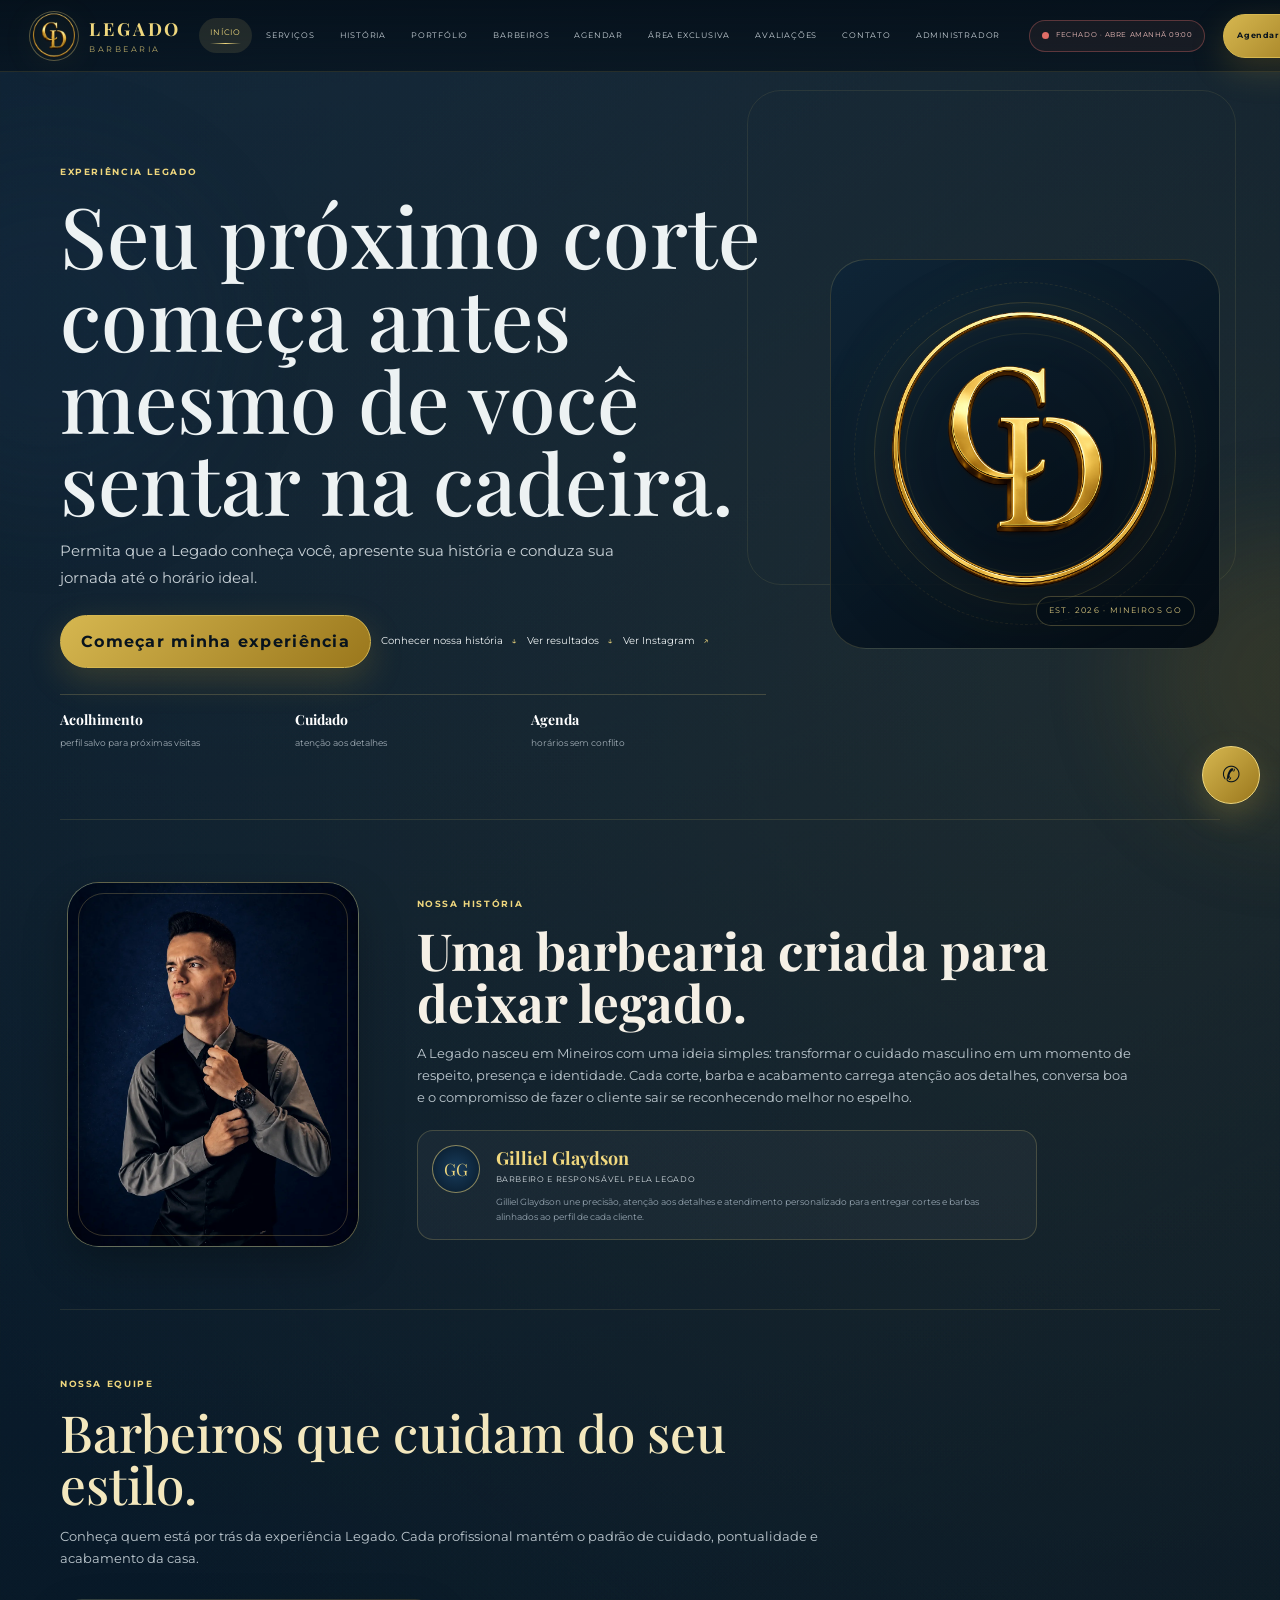
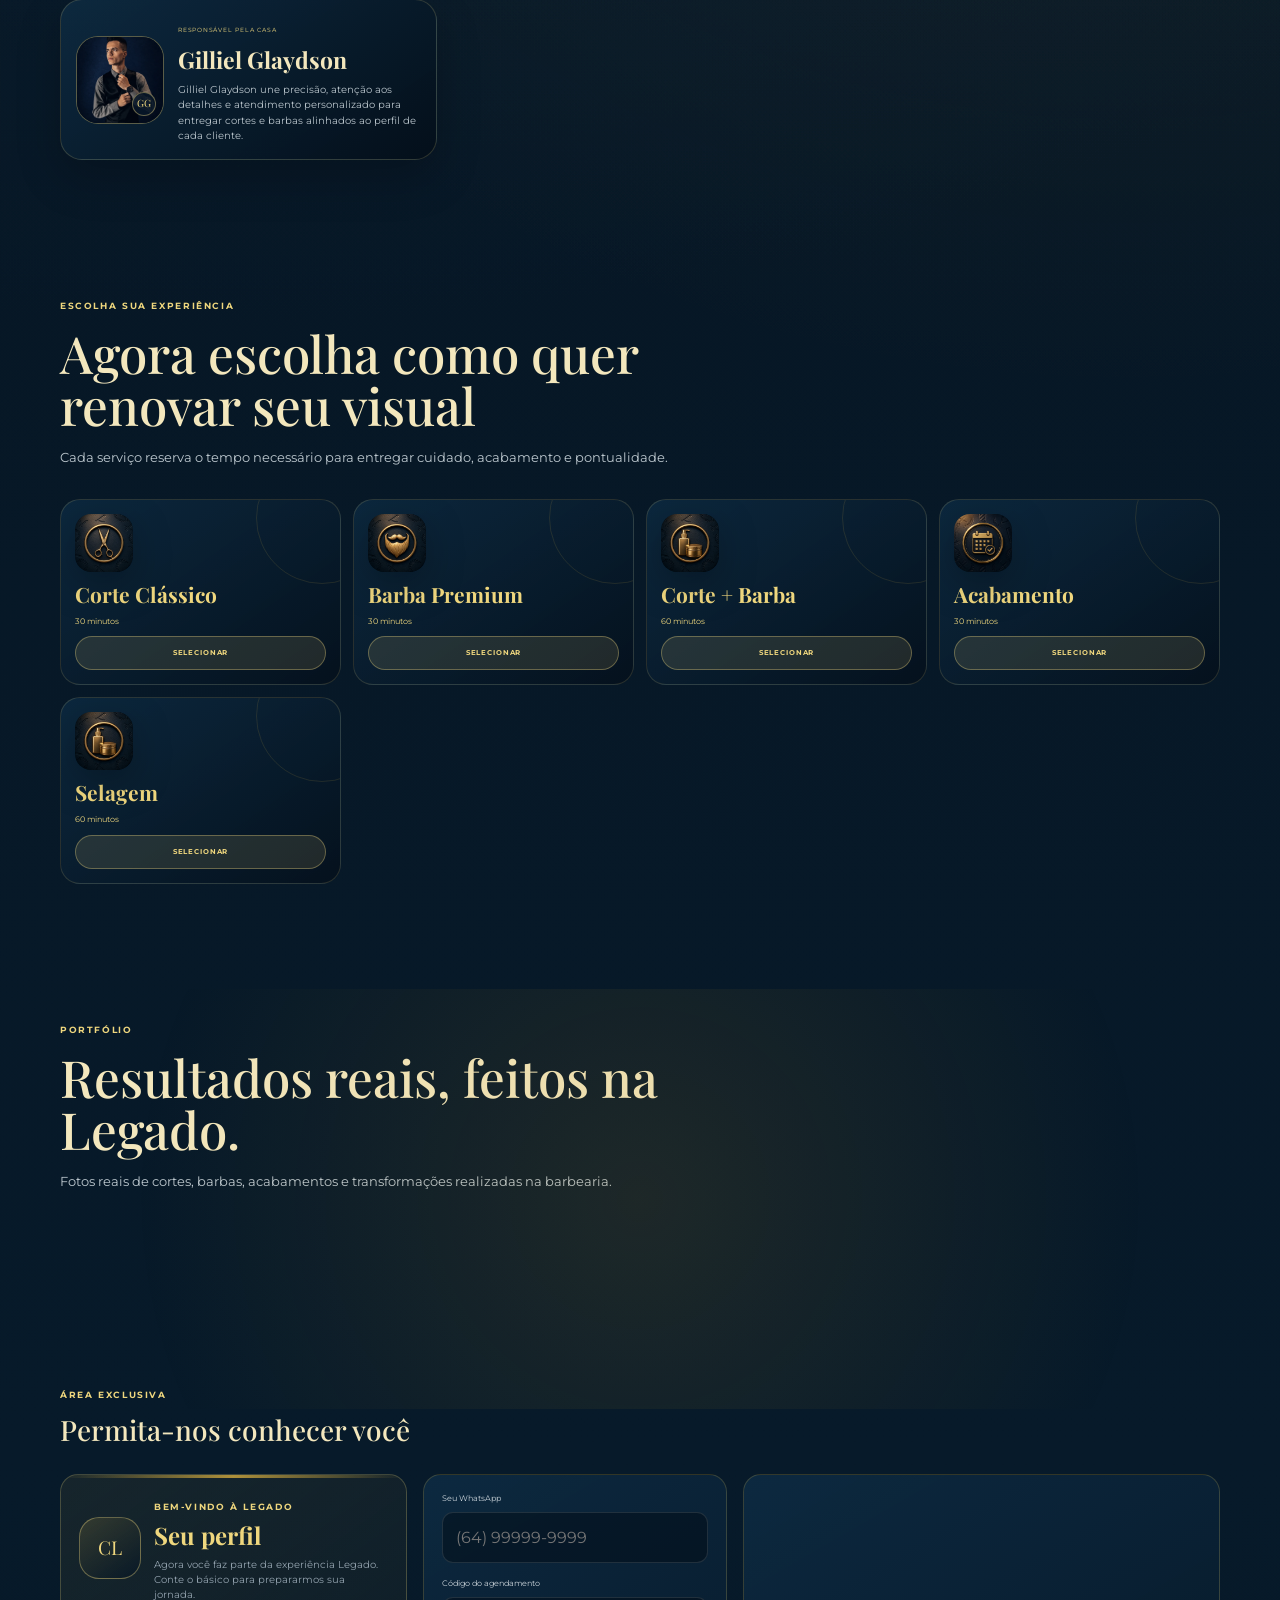
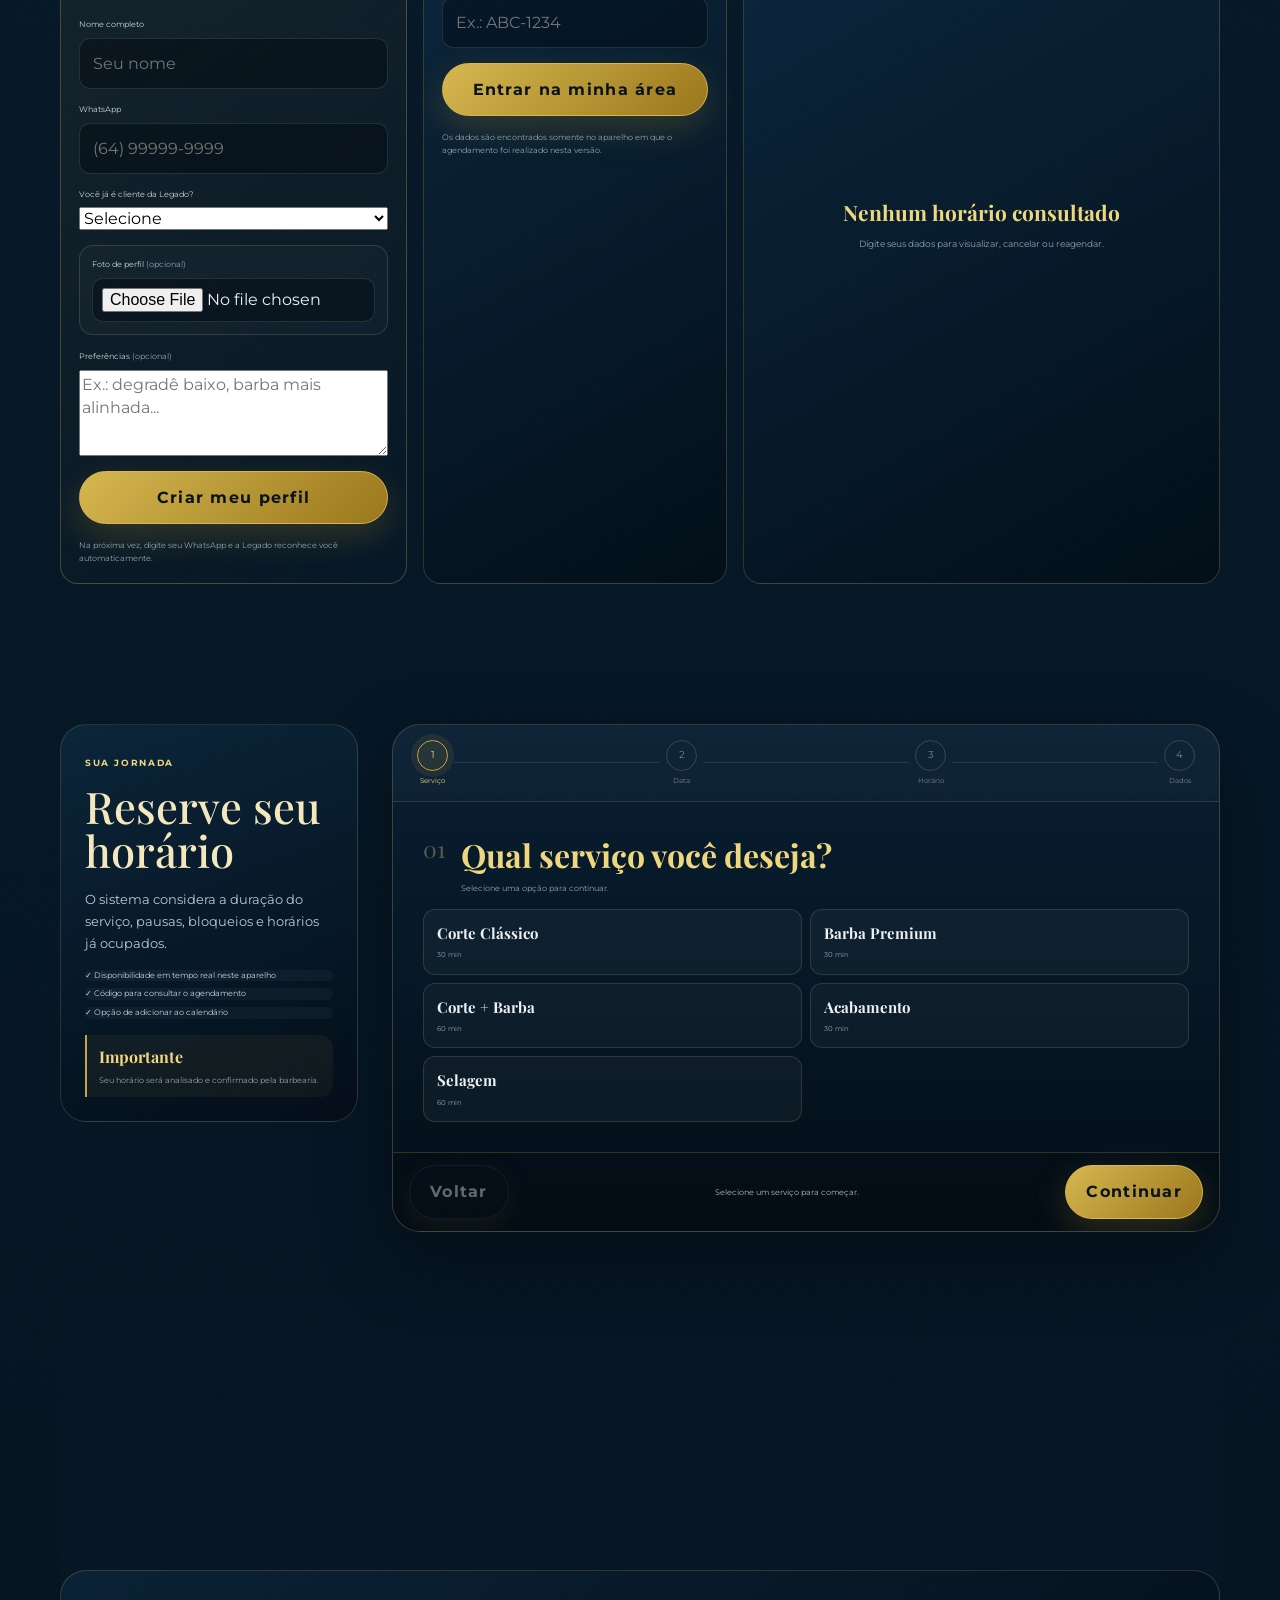
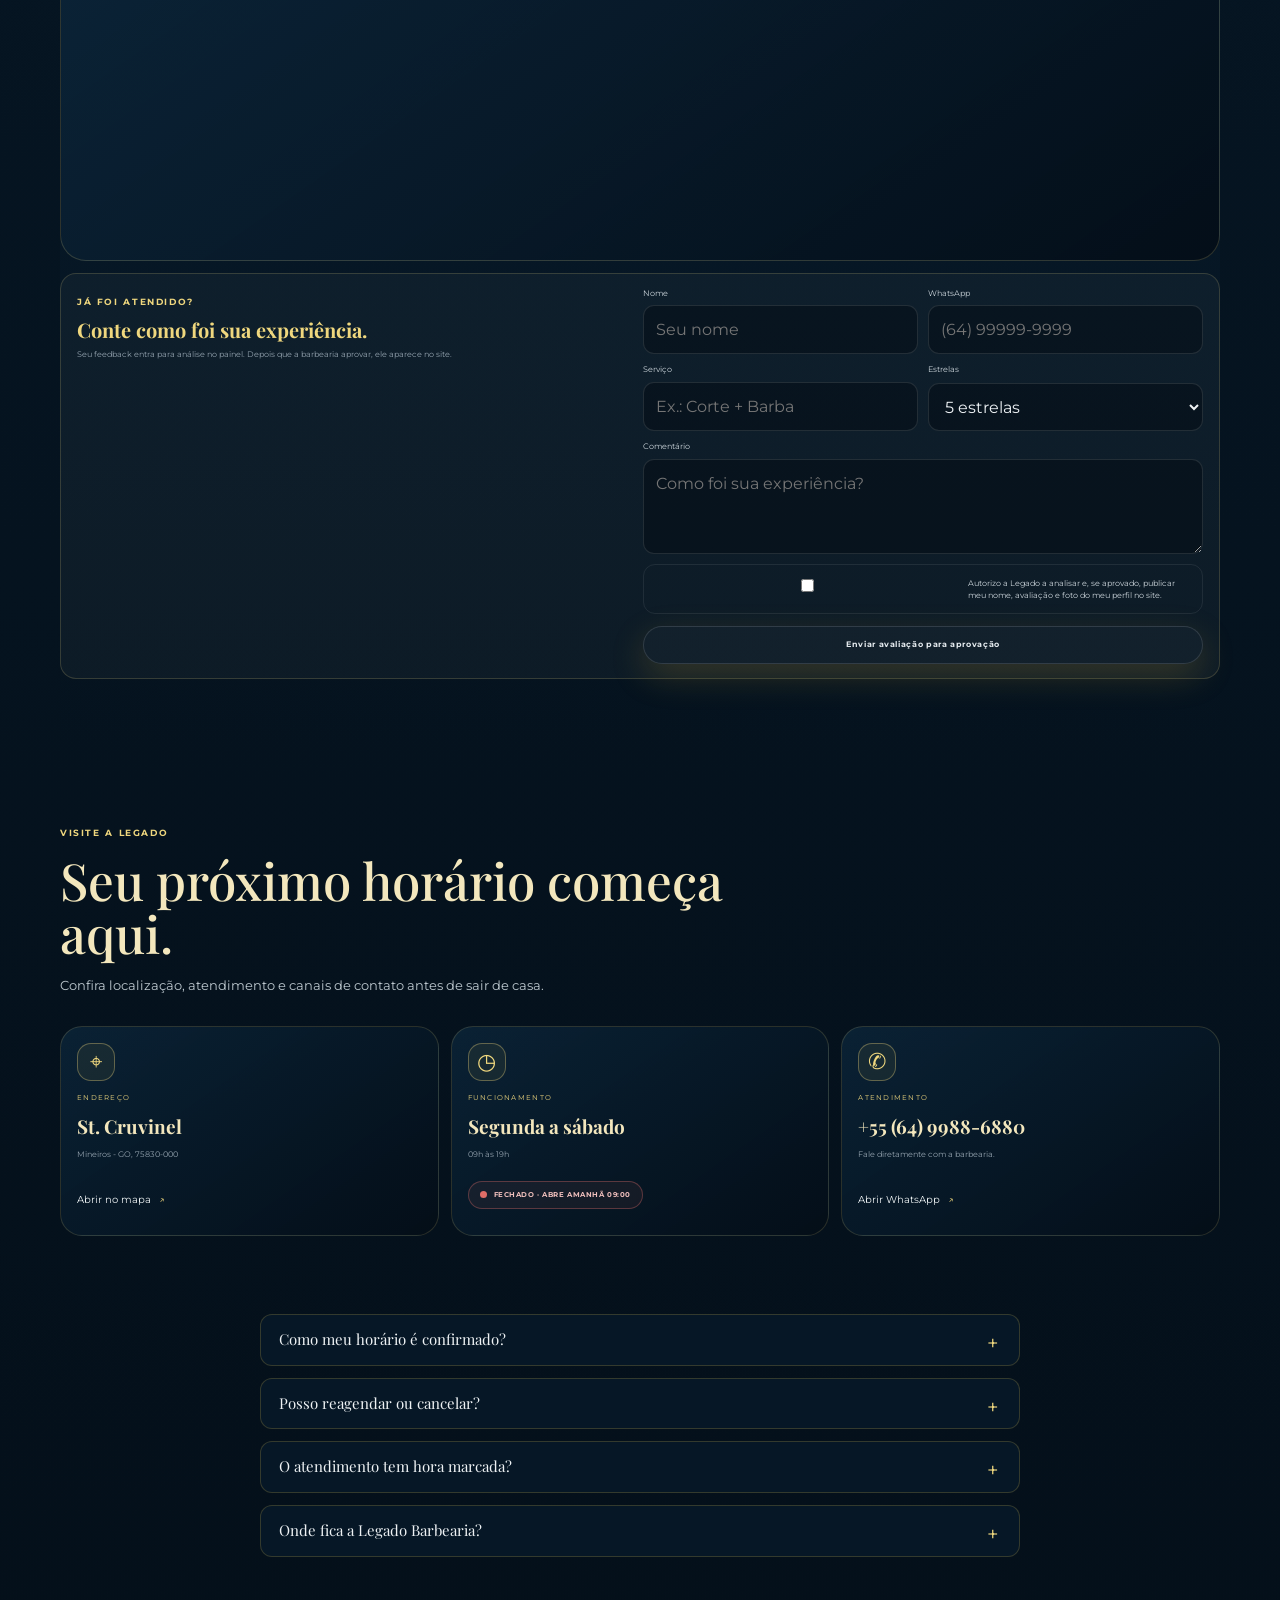
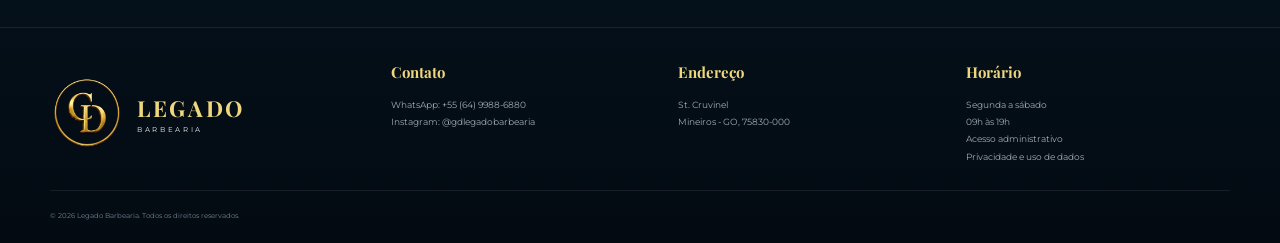
==== index.html @ 0d9f90a6 "Add files via upload" ====
<!DOCTYPE html>
<html lang="pt-BR">
<head>
  <meta charset="UTF-8" />
  <meta name="viewport" content="width=device-width, initial-scale=1.0" />
  <meta name="theme-color" content="#071728" />
  <meta name="description" content="Agende seu horário na Legado Barbearia, em Mineiros - GO." />
  <meta property="og:title" content="Legado Barbearia | Agendamento" />
  <meta property="og:description" content="Seu estilo também deixa um legado. Agende seu horário online." />
  <meta property="og:type" content="website" />
  <meta property="og:image" content="assets/logo-512.png" />
  <title>Legado Barbearia | Agendamento</title>
  <link rel="manifest" href="manifest.webmanifest" />
  <link rel="icon" type="image/png" href="assets/favicon.png" />
  <link rel="apple-touch-icon" href="assets/logo-192.png" />
  <link rel="preconnect" href="https://fonts.googleapis.com" />
  <link rel="preconnect" href="https://fonts.gstatic.com" crossorigin />
  <link href="https://fonts.googleapis.com/css2?family=Montserrat:wght@400;500;600;700&family=Playfair+Display:wght@500;600;700&display=swap" rel="stylesheet" />
  <link rel="stylesheet" href="styles.css" />
  <script type="application/ld+json">
  {
    "@context": "https://schema.org",
    "@type": "Barbershop",
    "name": "Legado Barbearia",
    "telephone": "+55 64 9988-6880",
    "address": {"@type":"PostalAddress","streetAddress":"St. Cruvinel","postalCode":"75830-000","addressLocality":"Mineiros","addressRegion":"GO","addressCountry":"BR"},
    "sameAs": ["https://www.instagram.com/gdlegadobarbearia"]
  }
  </script>
</head>
<body>
  <a class="skip-link" href="#conteudo">Pular para o conteúdo</a>
  <div class="ambient ambient-one"></div>
  <div class="ambient ambient-two"></div>

  <header class="site-header">
    <a class="brand" href="#inicio" aria-label="Legado Barbearia - início">
      <img src="assets/logo.png" alt="Logo Legado Barbearia" />
      <span><strong>LEGADO</strong><small>BARBEARIA</small></span>
    </a>
    <button class="menu-button" aria-label="Abrir menu" aria-expanded="false">☰</button>
    <nav class="main-nav" aria-label="Menu principal">
      <a href="#inicio">Início</a>
      <a href="#servicos">Serviços</a>
      <a href="#como-usar">Tutorial</a>
      <a href="#sobre">História</a>
      <a href="#portfolio">Portfólio</a>
      <a href="#barbeiros">Barbeiros</a>
      <a href="#agendar">Agendar</a>
      <a href="#meus-horarios">Área exclusiva</a>
      <a href="#avaliacoes">Avaliações</a>
      <a href="#visite">Contato</a>
      <a href="admin.html">Administrador</a>
    </nav>
    <span class="business-status status-loading" id="headerBusinessStatus" aria-live="polite">Consultando horário</span>
    <a class="button button-small header-cta" href="#agendar">Agendar horário</a>
  </header>

  <main id="conteudo">
    <section class="hero" id="inicio">
      <div class="hero-copy reveal">
        <span class="eyebrow" id="heroEyebrow">EXPERIÊNCIA LEGADO</span>
        <h1 id="heroTitle">Seu próximo corte começa antes mesmo de você sentar na cadeira.</h1>
        <p id="heroText">Permita que a Legado conheça você, apresente sua história e conduza sua jornada até o horário ideal.</p>
        <div class="hero-actions">
          <a class="button" id="heroPrimaryCta" href="#meus-horarios">Começar minha experiência</a>
          <a class="text-link" href="#sobre">Conhecer nossa história <span>↓</span></a>
          <a class="text-link" href="#portfolio">Ver resultados <span>↓</span></a>
          <a class="text-link" id="heroInstagram" href="#" target="_blank" rel="noopener">Ver Instagram <span>↗</span></a>
        </div>
        <div class="trust-row">
          <div><strong>Acolhimento</strong><span>perfil salvo para próximas visitas</span></div>
          <div><strong>Cuidado</strong><span>atenção aos detalhes</span></div>
          <div><strong>Agenda</strong><span>horários sem conflito</span></div>
        </div>
      </div>
      <div class="hero-mark reveal">
        <div class="logo-halo"></div>
        <img src="assets/logo.png" alt="Emblema dourado da Legado Barbearia" />
        <span class="hero-stamp">EST. 2026 · MINEIROS GO</span>
      </div>
    </section>

    <section class="section" id="servicos">
      <div class="section-heading reveal">
        <span class="eyebrow">ESCOLHA SUA EXPERIÊNCIA</span>
        <h2>Agora escolha como quer renovar seu visual</h2>
        <p>Cada serviço reserva o tempo necessário para entregar cuidado, acabamento e pontualidade.</p>
      </div>
      <div class="services-grid" id="publicServicesGrid"></div>
    </section>

    <section class="section tutorial-section" id="como-usar">
      <div class="section-heading reveal">
        <span class="eyebrow">TUTORIAL RÁPIDO</span>
        <h2>Como usar o site da Legado</h2>
        <p>O agendamento é simples. Siga os passos abaixo e guarde o código recebido para consultar seu horário depois.</p>
      </div>
      <div class="tutorial-steps">
        <article class="tutorial-step reveal"><span class="tutorial-number">01</span><div><small>ESCOLHA</small><h3>Selecione o serviço</h3><p>Veja as opções disponíveis, o tempo estimado e o valor, quando estiver cadastrado.</p></div></article>
        <article class="tutorial-step reveal"><span class="tutorial-number">02</span><div><small>DATA</small><h3>Escolha o melhor dia</h3><p>O sistema mostra somente os dias configurados para atendimento na barbearia.</p></div></article>
        <article class="tutorial-step reveal"><span class="tutorial-number">03</span><div><small>HORÁRIO</small><h3>Selecione um horário livre</h3><p>Os horários ocupados, pausas e bloqueios são retirados automaticamente da lista.</p></div></article>
        <article class="tutorial-step reveal"><span class="tutorial-number">04</span><div><small>PERFIL</small><h3>Permita-nos conhecer você</h3><p>Informe nome, WhatsApp e preferências para a Legado preparar um atendimento mais pessoal.</p></div></article>
        <article class="tutorial-step reveal"><span class="tutorial-number">05</span><div><small>CONFIRMAÇÃO</small><h3>Envie pelo WhatsApp</h3><p>Ao finalizar, o horário fica pré-reservado e não aparece para outra pessoa neste sistema. A confirmação definitiva é feita pela barbearia.</p></div></article>
        <article class="tutorial-step reveal"><span class="tutorial-number">06</span><div><small>DEPOIS</small><h3>Consulte ou reagende</h3><p>Use seu WhatsApp e o código do agendamento na sua área exclusiva.</p></div></article>
      </div>
      <div class="tutorial-callout reveal">
        <div><span class="eyebrow">DICA IMPORTANTE</span><h3>Guarde o código do seu agendamento</h3><p>Ele permite consultar os detalhes, cancelar ou reagendar no mesmo aparelho enquanto o sistema ainda não estiver conectado ao Supabase.</p></div>
        <div class="tutorial-actions"><a class="button" href="#meus-horarios">Criar meu perfil</a><a class="button button-secondary" href="#agendar">Ir para agenda</a></div>
      </div>
    </section>

    <section class="section about-section" id="sobre">
      <div class="about-media reveal">
        <div class="about-photo-frame">
          <img id="professionalPhoto" src="assets/gilliel-apresentacao.webp" loading="lazy" alt="Gilliel Glaydson, profissional da Legado Barbearia" />
          <span>LEGADO · BARBEARIA</span>
        </div>
      </div>
      <div class="about-copy reveal">
        <span class="eyebrow" id="aboutEyebrow">NOSSA HISTÓRIA</span>
        <h2 id="aboutTitle">Uma barbearia criada para deixar legado.</h2>
        <p id="aboutText">A Legado nasceu em Mineiros com uma ideia simples: transformar o cuidado masculino em um momento de respeito, presença e identidade. Cada corte, barba e acabamento carrega atenção aos detalhes, conversa boa e o compromisso de fazer o cliente sair se reconhecendo melhor no espelho.</p>
        <div class="professional-card">
          <div class="professional-monogram">GG</div>
          <div><strong id="professionalName">Gilliel Glaydson</strong><span>Barbeiro e responsável pela Legado</span><p id="professionalBio">Precisão, atenção aos detalhes e atendimento personalizado.</p></div>
        </div>
        <div class="about-actions">
          <a class="button" href="#agendar">Agendar com Gilliel</a>
          <a class="button button-secondary" id="mapButton" href="#" target="_blank" rel="noopener">Como chegar</a>
        </div>
      </div>
    </section>

    <section class="section barbers-section" id="barbeiros">
      <div class="section-heading reveal">
        <span class="eyebrow">NOSSA EQUIPE</span>
        <h2>Barbeiros que cuidam do seu estilo.</h2>
        <p>Conheça quem está por trás da experiência Legado. Cada profissional mantém o padrão de cuidado, pontualidade e acabamento da casa.</p>
      </div>
      <div class="barbers-grid" id="barbersGrid"></div>
    </section>

    <section class="section portfolio-section" id="portfolio">
      <div class="section-heading reveal">
        <span class="eyebrow" id="portfolioEyebrow">PORTFÓLIO</span>
        <h2 id="portfolioTitle">Resultados reais, feitos na Legado.</h2>
        <p id="portfolioText">Fotos reais de cortes, barbas, acabamentos e transformações realizadas na barbearia.</p>
      </div>
      <div class="portfolio-filters reveal" id="portfolioFilters" aria-label="Filtros do portfólio"></div>
      <div class="portfolio-grid" id="portfolioGrid"></div>
      <div class="portfolio-footer reveal">
        <p>Veja mais trabalhos e bastidores no Instagram da Legado.</p>
        <a class="button button-secondary" id="portfolioInstagram" href="#" target="_blank" rel="noopener">Abrir Instagram</a>
      </div>
    </section>

    <section class="booking-section" id="agendar">
      <div class="booking-intro reveal">
        <span class="eyebrow">SUA JORNADA</span>
        <h2>Reserve seu horário</h2>
        <p>O sistema considera a duração do serviço, pausas, bloqueios e horários já ocupados.</p>
        <div class="booking-perks">
          <span>✓ Disponibilidade em tempo real neste aparelho</span>
          <span>✓ Código para consultar o agendamento</span>
          <span>✓ Opção de adicionar ao calendário</span>
        </div>
        <div class="notice-card">
          <strong>Importante</strong>
          <p id="bookingPolicyText">Seu horário ficará pré-reservado como pendente e será confirmado pela barbearia.</p>
        </div>
      </div>

      <div class="booking-card reveal">
        <div class="steps" aria-label="Etapas do agendamento">
          <button class="step active" data-step-target="1" type="button"><span>1</span><small>Serviço</small></button>
          <i></i>
          <button class="step" data-step-target="2" type="button"><span>2</span><small>Data</small></button>
          <i></i>
          <button class="step" data-step-target="3" type="button"><span>3</span><small>Horário</small></button>
          <i></i>
          <button class="step" data-step-target="4" type="button"><span>4</span><small>Dados</small></button>
        </div>

        <form id="bookingForm" novalidate>
          <section class="form-step active" data-step="1">
            <div class="form-title"><span>01</span><div><h3>Qual serviço você deseja?</h3><p>Selecione uma opção para continuar.</p></div></div>
            <div class="choice-grid" id="serviceChoices"></div>
          </section>

          <section class="form-step" data-step="2">
            <div class="form-title"><span>02</span><div><h3>Escolha o melhor dia</h3><p>Mostramos apenas os dias configurados para atendimento.</p></div></div>
            <div class="date-strip" id="dateChoices"></div>
            <label class="date-picker-label"><span>Ou escolha outra data</span><input id="customDate" type="date" /></label>
          </section>

          <section class="form-step" data-step="3">
            <div class="form-title"><span>03</span><div><h3>Selecione um horário</h3><p>O término previsto aparece abaixo de cada opção.</p></div></div>
            <div class="time-grid" id="timeChoices"></div>
          </section>

          <section class="form-step" data-step="4">
            <div class="form-title"><span>04</span><div><h3>Seu perfil</h3><p>Preencha para receber os detalhes do atendimento.</p></div></div>
            <div class="booking-review" id="bookingReview" aria-live="polite"></div>
            <div class="field-grid">
              <label><span>Nome completo</span><input id="clientName" name="clientName" type="text" autocomplete="name" placeholder="Digite seu nome" required /></label>
              <label><span>WhatsApp</span><input id="clientPhone" name="clientPhone" type="tel" autocomplete="tel" placeholder="(64) 99999-9999" required /></label>
              <input id="clientPhotoData" type="hidden" />
              <label class="full"><span>Profissional</span><select id="professional" name="professional"></select></label>
              <label class="full"><span>Observação <small>(opcional)</small></span><textarea id="notes" name="notes" rows="3" placeholder="Alguma preferência ou observação?"></textarea></label>
              <label class="consent full"><input id="privacyConsent" type="checkbox" required /><span>Concordo que meus dados sejam usados apenas para organizar este agendamento.</span></label>
            </div>
          </section>

          <div class="form-footer">
            <button type="button" class="button button-secondary" id="prevButton" disabled>Voltar</button>
            <div class="summary-mini" id="summaryMini">Selecione um serviço para começar.</div>
            <button type="button" class="button" id="nextButton">Continuar</button>
          </div>
        </form>
      </div>
    </section>

    <section class="section manage-section" id="meus-horarios">
      <div class="section-heading reveal">
        <span class="eyebrow">ÁREA EXCLUSIVA</span>
        <h2>Permita-nos conhecer você</h2>
        <p>Crie seu perfil uma vez para a Legado receber você com mais cuidado nas próximas visitas.</p>
      </div>
      <div class="manage-grid reveal">
        <form class="lookup-card profile-card" id="profileForm">
          <div class="profile-card-head">
            <div class="profile-avatar-preview" id="profileAvatarPreview">CL</div>
            <div><span class="eyebrow">BEM-VINDO À LEGADO</span><h3>Seu perfil</h3><p>Agora você faz parte da experiência Legado. Conte o básico para prepararmos sua jornada.</p></div>
          </div>
          <input id="profilePhotoData" type="hidden" />
          <label><span>Nome completo</span><input id="profileName" type="text" autocomplete="name" placeholder="Seu nome" required /></label>
          <label><span>WhatsApp</span><input id="profilePhone" type="tel" autocomplete="tel" placeholder="(64) 99999-9999" required /></label>
          <label><span>Você já é cliente da Legado?</span><select id="profileExistingCustomer"><option value="">Selecione</option><option value="yes">Sim, já sou cliente</option><option value="no">Ainda não, será minha primeira vez</option></select></label>
          <label class="client-photo-field"><span>Foto de perfil <small>(opcional)</small></span><input id="profilePhoto" type="file" accept="image/jpeg,image/png,image/webp" /></label>
          <label><span>Preferências <small>(opcional)</small></span><textarea id="profileNotes" rows="3" placeholder="Ex.: degradê baixo, barba mais alinhada..."></textarea></label>
          <button class="button" type="submit">Criar meu perfil</button>
          <small>Na próxima vez, digite seu WhatsApp e a Legado reconhece você automaticamente.</small>
        </form>
        <form class="lookup-card" id="lookupForm">
          <label><span>Seu WhatsApp</span><input id="lookupPhone" type="tel" placeholder="(64) 99999-9999" required /></label>
          <label><span>Código do agendamento</span><input id="lookupCode" type="text" placeholder="Ex.: ABC-1234" required /></label>
          <button class="button" type="submit">Entrar na minha área</button>
          <small>Os dados são encontrados somente no aparelho em que o agendamento foi realizado nesta versão.</small>
        </form>
        <div class="lookup-result" id="lookupResult">
          <div class="empty-state"><strong>Nenhum horário consultado</strong><p>Digite seus dados para visualizar, cancelar ou reagendar.</p></div>
        </div>
      </div>
    </section>

    <section class="section testimonials-section" id="avaliacoes">
      <div class="section-heading reveal">
        <span class="eyebrow" id="testimonialsEyebrow">EXPERIÊNCIA DOS CLIENTES</span>
        <h2 id="testimonialsTitle">Quem vive a experiência, recomenda.</h2>
        <p id="testimonialsText">Depoimentos reais podem ser publicados pelo painel administrativo.</p>
      </div>
      <div class="testimonials-grid" id="testimonialsGrid"></div>
      <div class="testimonial-cta reveal">
        <div><span class="eyebrow">JÁ FOI ATENDIDO?</span><h3>Conte como foi sua experiência.</h3><p>Seu feedback entra para análise no painel. Depois que a barbearia aprovar, ele aparece no site.</p></div>
        <form class="review-form" id="reviewForm">
          <div class="review-form-grid">
            <label><span>Nome</span><input id="reviewName" type="text" placeholder="Seu nome" required /></label>
            <label><span>WhatsApp</span><input id="reviewPhone" type="tel" placeholder="(64) 99999-9999" required /></label>
            <label><span>Serviço</span><input id="reviewService" type="text" placeholder="Ex.: Corte + Barba" /></label>
            <label><span>Estrelas</span><select id="reviewRating"><option value="5">5 estrelas</option><option value="4">4 estrelas</option><option value="3">3 estrelas</option><option value="2">2 estrelas</option><option value="1">1 estrela</option></select></label>
            <label class="full"><span>Comentário</span><textarea id="reviewText" rows="3" maxlength="420" placeholder="Como foi sua experiência?" required></textarea></label>
            <label class="consent full"><input id="reviewConsent" type="checkbox" required /><span>Autorizo a Legado a analisar e, se aprovado, publicar meu nome, avaliação e foto do meu perfil no site.</span></label>
          </div>
          <button class="button button-secondary" type="submit">Enviar avaliação para aprovação</button>
        </form>
      </div>
    </section>

    <section class="section visit-section" id="visite">
      <div class="section-heading reveal">
        <span class="eyebrow">VISITE A LEGADO</span>
        <h2>Seu próximo horário começa aqui.</h2>
        <p>Confira localização, atendimento e canais de contato antes de sair de casa.</p>
      </div>
      <div class="visit-grid">
        <article class="visit-card reveal"><span class="visit-icon">⌖</span><small>ENDEREÇO</small><h3 id="visitAddress">St. Cruvinel</h3><p id="visitCity">Mineiros - GO, 75830-000</p><a class="text-link" id="visitMap" href="#" target="_blank" rel="noopener">Abrir no mapa <span>↗</span></a></article>
        <article class="visit-card reveal"><span class="visit-icon">◷</span><small>FUNCIONAMENTO</small><h3 id="visitBusinessDays">Segunda a sábado</h3><p id="visitBusinessHours">09h às 19h</p><strong class="visit-live-status status-loading" id="visitLiveStatus">Consultando horário</strong></article>
        <article class="visit-card reveal"><span class="visit-icon">✆</span><small>ATENDIMENTO</small><h3 id="visitPhone">+55 (64) 9988-6880</h3><p>Fale diretamente com a barbearia.</p><a class="text-link" id="visitWhatsapp" href="#" target="_blank" rel="noopener">Abrir WhatsApp <span>↗</span></a></article>
      </div>
    </section>

    <section class="section faq-section" id="duvidas">
      <div class="section-heading reveal">
        <span class="eyebrow">DÚVIDAS FREQUENTES</span>
        <h2>Antes de agendar</h2>
        <p>Informações rápidas para deixar sua experiência ainda mais tranquila.</p>
      </div>
      <div class="faq-grid reveal">
        <details><summary>Como meu horário é confirmado?</summary><p>Ao finalizar, o horário fica pré-reservado no sistema e deixa de aparecer como disponível. Depois, a barbearia confirma o atendimento pelo painel administrativo.</p></details>
        <details><summary>Posso reagendar ou cancelar?</summary><p>Sim. Consulte o horário usando seu WhatsApp e o código recebido, respeitando o prazo configurado pela barbearia.</p></details>
        <details><summary>O atendimento tem hora marcada?</summary><p>Sim. A agenda considera a duração do serviço, intervalos e horários já ocupados para evitar conflitos.</p></details>
        <details><summary>Onde fica a Legado Barbearia?</summary><p><span id="faqAddress">St. Cruvinel, Mineiros - GO, 75830-000.</span> Use o botão “Como chegar” para abrir o mapa.</p></details>
      </div>
    </section>

    <section class="experience-section section">
      <div class="experience-card reveal">
        <div>
          <span class="eyebrow">A EXPERIÊNCIA LEGADO</span>
          <h2>Mais que um corte, um momento feito para você.</h2>
          <p>Ambiente sofisticado, atendimento cuidadoso e atenção aos detalhes em cada etapa.</p>
        </div>
        <div class="experience-actions">
          <a class="button" href="#agendar">Garantir meu horário</a>
          <a class="button button-secondary" id="experienceInstagram" href="#" target="_blank" rel="noopener">Acompanhar no Instagram</a>
        </div>
      </div>
    </section>
  </main>

  <footer id="contato">
    <div class="footer-brand">
      <img src="assets/logo.png" alt="Logo Legado Barbearia" />
      <div><strong>LEGADO</strong><span>BARBEARIA</span></div>
    </div>
    <div><h4>Contato</h4><p><a id="footerWhatsapp" href="https://wa.me/556499886880" target="_blank" rel="noopener">WhatsApp: +55 (64) 9988-6880</a></p><p><a id="footerInstagram" href="https://www.instagram.com/gdlegadobarbearia" target="_blank" rel="noopener">Instagram: @gdlegadobarbearia</a></p></div>
    <div><h4>Endereço</h4><p id="footerAddress">St. Cruvinel</p><p id="footerCity">Mineiros - GO, 75830-000</p></div>
    <div><h4>Horário</h4><p id="footerBusinessDays">Segunda a sábado</p><p id="footerBusinessHours">09h às 19h</p><p><a href="admin.html">Acesso administrativo</a></p><p><a href="privacidade.html">Privacidade e uso de dados</a></p></div>
    <small>© <span id="currentYear"></span> Legado Barbearia. Todos os direitos reservados.</small>
  </footer>

  <div class="modal" id="confirmationModal" aria-hidden="true">
    <div class="modal-backdrop" data-close-modal></div>
    <div class="modal-card" role="dialog" aria-modal="true" aria-labelledby="confirmationTitle">
      <button class="modal-close" data-close-modal aria-label="Fechar">×</button>
      <div class="success-icon">✓</div>
      <span class="eyebrow">AGENDAMENTO REGISTRADO</span>
      <h2 id="confirmationTitle">Solicitação registrada!</h2><p class="confirmation-pending-note">O horário está pré-reservado e aguarda a confirmação da barbearia.</p>
      <div class="booking-code-box"><span>Seu código</span><strong id="confirmationCode">---</strong><button type="button" id="copyCodeButton">Copiar</button></div>
      <div class="confirmation-summary" id="confirmationSummary"></div>
      <div class="deposit-box hidden" id="depositBox"><span>SINAL POR PIX</span><strong id="depositAmount">R$ 0,00</strong><p id="depositMessage">O sinal será conferido manualmente pela barbearia.</p><div><code id="depositPixKey"></code><button type="button" id="copyPixButton">Copiar chave</button></div></div>
      <p class="modal-note">Guarde o código para consultar, cancelar ou reagendar neste aparelho.</p>
      <div class="modal-actions">
        <button class="button" id="whatsappButton" type="button">Enviar pelo WhatsApp</button>
        <button class="button button-secondary" id="calendarButton" type="button">Adicionar ao calendário</button>
        <button class="button button-secondary" id="copyLookupLinkButton" type="button">Copiar link de consulta</button>
        <button class="button button-secondary" data-close-modal type="button">Fechar</button>
      </div>
    </div>
  </div>

  <div class="modal portfolio-lightbox" id="portfolioLightbox" aria-hidden="true">
    <div class="modal-backdrop" data-close-lightbox></div>
    <div class="portfolio-lightbox-card" role="dialog" aria-modal="true" aria-labelledby="lightboxTitle">
      <button class="modal-close" type="button" data-close-lightbox aria-label="Fechar">×</button>
      <div class="portfolio-lightbox-media">
        <button class="lightbox-nav lightbox-prev" id="lightboxPrev" type="button" aria-label="Foto anterior">‹</button>
        <img id="lightboxImage" src="assets/corte.webp" alt="" />
        <button class="lightbox-nav lightbox-next" id="lightboxNext" type="button" aria-label="Próxima foto">›</button>
        <div class="lightbox-thumbnails" id="lightboxThumbnails"></div>
      </div>
      <div><span class="eyebrow" id="lightboxCategory">PORTFÓLIO</span><h2 id="lightboxTitle">Trabalho Legado</h2><p id="lightboxDescription"></p><small id="lightboxCounter" class="lightbox-counter"></small><div class="lightbox-actions"><button class="button" id="bookPortfolioStyle" type="button">Agendar este estilo</button><button class="button button-secondary" id="sharePortfolioStyle" type="button">Compartilhar</button></div></div>
    </div>
  </div>

  <a class="floating-whatsapp" id="floatingWhatsapp" href="#" target="_blank" rel="noopener" aria-label="Falar com a Legado no WhatsApp"><span>✆</span><small>WhatsApp</small></a>
  <a class="mobile-booking-cta" href="#agendar"><span>✂</span> Agendar horário</a>

  <div class="toast" id="toast" role="status"></div>

  <script src="core.js"></script>
    <script src="supabase-config.js"></script>
  <script src="supabase-bridge.js"></script>
<script src="app.js"></script>
</body>
</html>
---- styles.css ----
:root{
  --navy:#071728;--navy-2:#0c2238;--navy-3:#16324c;--gold:#c9a43d;--gold-light:#efd77e;--paper:#f5f0e6;
  --text:#edf2f5;--muted:#94a3af;--line:rgba(215,180,74,.22);--soft-line:rgba(255,255,255,.08);
  --danger:#df6d67;--success:#6bc48e;--info:#71a9df;--serif:"Playfair Display",serif;--sans:"Montserrat",sans-serif;
  --shadow:0 24px 70px rgba(0,0,0,.34);--radius:22px
}
*{box-sizing:border-box}html{scroll-behavior:smooth}body{margin:0;background:radial-gradient(circle at 14% 6%,rgba(24,50,76,.55) 0,transparent 26%),radial-gradient(circle at 86% 88%,rgba(201,164,61,.08) 0,transparent 22%),linear-gradient(180deg,#071728 0%,#071728 48%,#061522 100%);color:var(--text);font-family:var(--sans);min-height:100vh;overflow-x:hidden}body:before{content:"";position:fixed;inset:0;pointer-events:none;opacity:.12;background-image:linear-gradient(90deg,transparent 49%,rgba(255,255,255,.035) 50%,transparent 51%),linear-gradient(transparent 49%,rgba(255,255,255,.025) 50%,transparent 51%);background-size:52px 52px}.ambient{position:fixed;border-radius:50%;filter:blur(80px);pointer-events:none;opacity:.18}.ambient-one{width:340px;height:340px;background:#1a3550;left:-120px;top:18%}.ambient-two{width:300px;height:300px;background:#8f7120;right:-160px;bottom:8%}a{color:inherit;text-decoration:none}button,input,select,textarea{font:inherit}button{color:inherit}.hidden{display:none!important}
.site-header{height:86px;padding:0 clamp(18px,5vw,76px);display:flex;align-items:center;gap:28px;position:sticky;top:0;z-index:30;background:rgba(7,23,40,.92);backdrop-filter:blur(18px);border-bottom:1px solid var(--line)}.brand{display:flex;align-items:center;gap:11px;min-width:max-content}.brand img{width:53px;height:53px;object-fit:contain;filter:drop-shadow(0 4px 16px rgba(215,180,74,.2))}.brand span{display:grid}.brand strong{font-family:var(--serif);color:var(--gold-light);font-size:18px;letter-spacing:.13em}.brand small{font-size:7px;letter-spacing:.42em;color:#b9c4cd;margin-top:2px}.main-nav{display:flex;align-items:center;gap:22px;margin-left:auto}.main-nav a{font-size:9px;letter-spacing:.08em;text-transform:uppercase;color:#c8d1d8;transition:.2s}.main-nav a:hover{color:var(--gold-light)}.menu-button{display:none;margin-left:auto;border:1px solid var(--line);background:transparent;border-radius:11px;width:42px;height:42px;cursor:pointer}.button{border:1px solid #d6b750;background:linear-gradient(135deg,#d6b750,#9a771c);color:#08131d;font-weight:700;letter-spacing:.035em;border-radius:12px;padding:14px 20px;cursor:pointer;display:inline-flex;align-items:center;justify-content:center;gap:8px;transition:.22s;box-shadow:0 10px 24px rgba(197,157,44,.16)}.button:hover{transform:translateY(-2px);filter:brightness(1.07)}.button:disabled{opacity:.42;cursor:not-allowed;transform:none}.button-small{padding:11px 15px;font-size:9px}.button-secondary{background:rgba(255,255,255,.025);color:#e4eaee;border-color:rgba(255,255,255,.13);box-shadow:none}.button-secondary:hover{border-color:var(--gold);color:var(--gold-light)}.header-cta{white-space:nowrap}.eyebrow{font-size:9px;letter-spacing:.23em;color:var(--gold-light);font-weight:700}.text-link{font-size:10px;color:#d7dfe5;display:inline-flex;align-items:center;gap:8px}.text-link span{color:var(--gold-light)}
.hero{min-height:calc(100vh - 86px);padding:70px clamp(20px,7vw,105px);display:grid;grid-template-columns:1.08fr .92fr;align-items:center;gap:40px;max-width:1500px;margin:auto}.hero-copy h1{font-family:var(--serif);font-size:clamp(50px,6vw,88px);line-height:.98;margin:18px 0 24px;font-weight:500;max-width:770px}.hero-copy h1 em{font-style:italic;color:var(--gold-light)}.hero-copy>p{max-width:610px;color:#aab6c0;font-size:14px;line-height:1.8}.hero-actions{display:flex;gap:18px;align-items:center;margin:32px 0 40px}.trust-row{display:grid;grid-template-columns:repeat(3,1fr);border-top:1px solid var(--line);max-width:680px}.trust-row div{padding:20px 16px 0 0}.trust-row strong{font-family:var(--serif);display:block;color:#f1e2ad;font-size:15px}.trust-row span{display:block;color:var(--muted);font-size:8px;margin-top:6px}.hero-mark{min-height:560px;display:grid;place-items:center;position:relative}.hero-mark img{width:min(78%,460px);position:relative;z-index:2;filter:drop-shadow(0 26px 45px rgba(0,0,0,.48))}.logo-halo{position:absolute;width:78%;aspect-ratio:1;border-radius:50%;border:1px solid rgba(215,180,74,.22);box-shadow:inset 0 0 70px rgba(215,180,74,.08),0 0 80px rgba(215,180,74,.06)}.logo-halo:after,.logo-halo:before{content:"";position:absolute;border-radius:50%;inset:10%;border:1px solid rgba(215,180,74,.1)}.logo-halo:before{inset:-7%;border-style:dashed;animation:spin 40s linear infinite}@keyframes spin{to{transform:rotate(360deg)}}.hero-stamp{position:absolute;bottom:10%;right:8%;z-index:3;font-size:8px;letter-spacing:.17em;color:#d9c67e;border:1px solid var(--line);border-radius:999px;padding:8px 12px;background:rgba(3,12,20,.55)}
.section{padding:105px clamp(20px,7vw,105px);max-width:1500px;margin:auto}.section-heading{max-width:720px;margin-bottom:38px}.section-heading h2,.booking-intro h2,.experience-card h2{font-family:var(--serif);font-size:clamp(36px,4vw,58px);line-height:1.1;margin:12px 0 15px;font-weight:500;color:#f3e7bd}.section-heading p,.booking-intro>p,.experience-card p{color:var(--muted);font-size:12px;line-height:1.75}.services-grid{display:grid;grid-template-columns:repeat(4,1fr);gap:16px}.service-card{position:relative;min-height:265px;padding:24px;border:1px solid var(--soft-line);border-radius:var(--radius);background:linear-gradient(150deg,rgba(15,46,71,.8),rgba(4,16,27,.92));overflow:hidden;cursor:pointer;display:flex;flex-direction:column;transition:.25s}.service-card:after{content:"";position:absolute;right:-48px;top:-48px;width:130px;height:130px;border:1px solid rgba(215,180,74,.13);border-radius:50%}.service-card:hover{transform:translateY(-6px);border-color:rgba(215,180,74,.42);box-shadow:var(--shadow)}.service-card img{width:88px;height:88px;object-fit:contain;margin-bottom:25px;filter:drop-shadow(0 12px 18px rgba(0,0,0,.25))}.service-card h3{font-family:var(--serif);font-size:23px;color:var(--gold-light);margin:0 0 9px}.service-card p{font-size:9px;color:var(--muted);line-height:1.65;margin:0}.service-card>span{margin-top:auto;padding-top:17px;border-top:1px solid var(--soft-line);font-size:9px;color:#d6dde2}.service-card .price-tag{color:var(--gold-light);font-weight:700}
.booking-section{max-width:1500px;margin:auto;padding:105px clamp(20px,7vw,105px);display:grid;grid-template-columns:.65fr 1.35fr;gap:55px;align-items:start}.booking-intro{position:sticky;top:125px}.booking-perks{display:grid;gap:11px;margin:28px 0}.booking-perks span{font-size:9px;color:#cad4db}.notice-card{border-left:2px solid var(--gold);padding:13px 16px;background:rgba(215,180,74,.055);border-radius:0 13px 13px 0}.notice-card strong{font-family:var(--serif);color:var(--gold-light);font-size:16px}.notice-card p{font-size:9px;color:var(--muted);line-height:1.6;margin:5px 0 0}.booking-card{border:1px solid var(--line);border-radius:28px;background:linear-gradient(150deg,rgba(16,47,72,.94),rgba(3,15,25,.97));box-shadow:var(--shadow);overflow:hidden}.steps{display:grid;grid-template-columns:auto 1fr auto 1fr auto 1fr auto;align-items:center;padding:22px 28px;border-bottom:1px solid var(--line);background:rgba(2,12,20,.25)}.steps i{height:1px;background:rgba(255,255,255,.1)}.step{border:0;background:transparent;display:grid;place-items:center;gap:5px;cursor:pointer;color:#74838f}.step span{width:31px;height:31px;border-radius:50%;display:grid;place-items:center;border:1px solid rgba(255,255,255,.14);font-size:10px}.step small{font-size:7px}.step.active,.step.done{color:var(--gold-light)}.step.active span,.step.done span{border-color:var(--gold);background:rgba(215,180,74,.12)}.form-step{display:none;padding:32px}.form-step.active{display:block;animation:stepIn .28s ease}@keyframes stepIn{from{opacity:0;transform:translateX(10px)}}.form-title{display:flex;gap:15px;align-items:flex-start;margin-bottom:25px}.form-title>span{font-family:var(--serif);font-size:29px;color:rgba(239,215,126,.35)}.form-title h3{font-family:var(--serif);font-size:26px;color:var(--gold-light);margin:0 0 5px}.form-title p{font-size:9px;color:var(--muted);margin:0}.choice-grid{display:grid;grid-template-columns:1fr 1fr;gap:12px}.choice{border:1px solid var(--soft-line);background:rgba(255,255,255,.025);border-radius:14px;padding:16px;text-align:left;cursor:pointer;transition:.2s}.choice strong{font-family:var(--serif);font-size:17px;display:block;color:#edf1f4}.choice small{font-size:8px;color:var(--muted);display:block;margin-top:6px}.choice.selected{border-color:var(--gold);background:rgba(215,180,74,.1);box-shadow:inset 0 0 0 1px rgba(215,180,74,.08)}.choice.selected strong{color:var(--gold-light)}.date-strip{display:grid;grid-template-columns:repeat(6,1fr);gap:9px;max-height:250px;overflow:auto;padding-right:4px}.date-button,.time-button{border:1px solid var(--soft-line);background:rgba(255,255,255,.025);border-radius:13px;cursor:pointer;min-height:82px;display:grid;place-items:center;align-content:center;gap:3px}.date-button span,.date-button small{font-size:7px;color:var(--muted);text-transform:uppercase}.date-button strong{font-family:var(--serif);font-size:22px}.date-button.selected,.time-button.selected{border-color:var(--gold);background:rgba(215,180,74,.1);color:var(--gold-light)}.date-button:disabled{opacity:.24;cursor:not-allowed}.date-picker-label{display:grid;gap:7px;margin-top:17px;max-width:270px}.date-picker-label span,.field-grid label>span,.lookup-card label>span{font-size:8px;color:#ccd5db}.date-picker-label input,.field-grid input,.field-grid select,.field-grid textarea,.lookup-card input{width:100%;background:rgba(1,9,16,.42);border:1px solid rgba(255,255,255,.11);border-radius:11px;color:#eef2f5;padding:13px;outline:none}.date-picker-label input:focus,.field-grid input:focus,.field-grid select:focus,.field-grid textarea:focus,.lookup-card input:focus{border-color:var(--gold)}input[type=date]{color-scheme:dark}.time-grid{display:grid;grid-template-columns:repeat(4,1fr);gap:10px}.time-button{min-height:69px;font-size:13px}.time-button small{display:block;font-size:7px;color:var(--muted);margin-top:4px}.time-button:disabled{opacity:.25;cursor:not-allowed}.availability-note{grid-column:1/-1;border:1px dashed var(--line);border-radius:14px;padding:28px;text-align:center;font-size:10px;color:var(--muted)}.field-grid{display:grid;grid-template-columns:1fr 1fr;gap:14px}.field-grid label{display:grid;gap:7px}.field-grid .full{grid-column:1/-1}.field-grid textarea{resize:vertical}.field-grid select option{background:var(--navy)}.consent{display:flex!important;grid-template-columns:auto 1fr!important;align-items:flex-start;gap:10px!important;border:1px solid var(--soft-line);border-radius:12px;padding:12px}.consent input{width:auto;margin-top:2px;accent-color:var(--gold)}.consent span{line-height:1.5}.form-footer{display:grid;grid-template-columns:auto 1fr auto;align-items:center;gap:15px;padding:21px 28px;border-top:1px solid var(--line);background:rgba(1,9,16,.3)}.summary-mini{text-align:center;font-size:8px;color:#aeb9c2;line-height:1.5}
.manage-section{padding-top:70px}.manage-grid{display:grid;grid-template-columns:.75fr 1.25fr;gap:20px}.lookup-card,.lookup-result{border:1px solid var(--line);border-radius:22px;background:linear-gradient(150deg,rgba(14,43,67,.88),rgba(3,15,25,.96));padding:24px;min-height:285px}.lookup-card{display:grid;gap:15px;align-content:start}.lookup-card label{display:grid;gap:7px}.lookup-card small{font-size:8px;color:var(--muted);line-height:1.6}.empty-state{height:100%;display:grid;place-items:center;align-content:center;text-align:center;color:var(--muted)}.empty-state strong{font-family:var(--serif);font-size:21px;color:var(--gold-light)}.empty-state p{font-size:9px;max-width:350px;line-height:1.7}.client-booking{display:grid;gap:14px}.client-booking-head{display:flex;justify-content:space-between;gap:15px;align-items:flex-start}.client-booking-head h3{font-family:var(--serif);font-size:24px;color:var(--gold-light);margin:0 0 4px}.client-booking-head p{font-size:9px;color:var(--muted);margin:0}.status-badge{display:inline-flex;border-radius:999px;padding:7px 10px;font-size:7px;text-transform:uppercase;font-weight:700;letter-spacing:.05em}.status-pending{border:1px solid rgba(215,180,74,.38);background:rgba(215,180,74,.1);color:#f0d77d}.status-confirmed{border:1px solid rgba(92,155,216,.4);background:rgba(92,155,216,.1);color:#a8d3ff}.status-completed{border:1px solid rgba(85,185,122,.4);background:rgba(85,185,122,.1);color:#a6e0b9}.status-cancelled,.status-no_show{border:1px solid rgba(218,91,85,.4);background:rgba(218,91,85,.1);color:#ffb4b0}.client-booking-details{display:grid;grid-template-columns:repeat(3,1fr);gap:9px}.client-booking-details div{border:1px solid var(--soft-line);border-radius:12px;padding:12px}.client-booking-details span{display:block;font-size:7px;color:var(--muted);text-transform:uppercase}.client-booking-details strong{display:block;font-size:10px;margin-top:5px}.client-actions{display:flex;flex-wrap:wrap;gap:9px;border-top:1px solid var(--line);padding-top:15px}.client-actions .button{font-size:9px;padding:11px 13px}.policy-note{font-size:8px;color:var(--muted);line-height:1.6}
.experience-card{border:1px solid var(--line);border-radius:28px;padding:50px;background:radial-gradient(circle at 90% 10%,rgba(215,180,74,.14),transparent 34%),linear-gradient(140deg,rgba(16,49,75,.93),rgba(3,14,24,.97));display:flex;align-items:center;justify-content:space-between;gap:35px}.experience-card>div:first-child{max-width:800px}.experience-actions{display:grid;gap:10px;min-width:230px}footer{padding:55px clamp(20px,7vw,105px) 30px;border-top:1px solid var(--line);display:grid;grid-template-columns:1.25fr repeat(3,1fr);gap:35px;background:rgba(2,10,17,.55)}.footer-brand{display:flex;align-items:center;gap:13px}.footer-brand img{width:74px}.footer-brand div{display:grid}.footer-brand strong{font-family:var(--serif);font-size:22px;color:var(--gold-light);letter-spacing:.12em}.footer-brand span{font-size:7px;letter-spacing:.38em}.footer-brand+div{}footer h4{font-family:var(--serif);color:var(--gold-light);font-size:15px;margin:0 0 13px}footer p,footer a{font-size:9px;color:#9eabb5;line-height:1.7;margin:2px 0}footer a:hover{color:var(--gold-light)}footer>small{grid-column:1/-1;border-top:1px solid var(--soft-line);padding-top:20px;font-size:7px;color:#71808c}
.modal{position:fixed;inset:0;z-index:70;display:none;place-items:center;padding:18px}.modal.open{display:grid}.modal-backdrop{position:absolute;inset:0;background:rgba(0,5,9,.78);backdrop-filter:blur(8px)}.modal-card{position:relative;z-index:1;width:min(600px,100%);max-height:92vh;overflow:auto;border:1px solid rgba(215,180,74,.38);border-radius:25px;padding:31px;background:linear-gradient(150deg,#123451,#061522 72%);box-shadow:var(--shadow)}.modal-close{position:absolute;right:16px;top:14px;width:36px;height:36px;border-radius:50%;border:1px solid var(--soft-line);background:rgba(255,255,255,.03);cursor:pointer}.success-icon{width:52px;height:52px;border:1px solid rgba(100,201,139,.55);background:rgba(100,201,139,.1);border-radius:50%;display:grid;place-items:center;color:#83d8a4;font-size:22px;margin-bottom:17px}.modal-card h2{font-family:var(--serif);font-size:34px;color:var(--gold-light);margin:9px 0 18px}.booking-code-box{display:flex;align-items:center;gap:12px;padding:13px 14px;border:1px solid var(--line);border-radius:13px;background:rgba(215,180,74,.07);margin-bottom:15px}.booking-code-box span{font-size:8px;color:var(--muted)}.booking-code-box strong{font-family:var(--serif);font-size:22px;color:var(--gold-light);letter-spacing:.08em}.booking-code-box button{margin-left:auto;border:0;background:transparent;color:var(--gold-light);font-size:8px;cursor:pointer}.confirmation-summary{border:1px solid var(--soft-line);border-radius:14px;padding:15px;font-size:10px;line-height:1.9;color:#cdd6dc}.confirmation-summary strong{color:#fff}.modal-note{font-size:8px;color:var(--muted);line-height:1.6}.modal-actions{display:flex;flex-wrap:wrap;gap:9px;margin-top:18px}.toast{position:fixed;right:20px;bottom:20px;z-index:90;background:linear-gradient(145deg,#173b5e,#071728);border:1px solid rgba(215,180,74,.42);border-radius:13px;padding:13px 16px;font-size:9px;box-shadow:var(--shadow);opacity:0;transform:translateY(12px);pointer-events:none;transition:.25s;max-width:340px}.toast.show{opacity:1;transform:none}.toast.error{border-color:rgba(218,91,85,.65);color:#ffbfbc}.reveal{opacity:0;transform:translateY(18px);transition:.65s ease}.reveal.visible{opacity:1;transform:none}
@media(max-width:1100px){.main-nav{gap:14px}.main-nav a{font-size:8px}.services-grid{grid-template-columns:1fr 1fr}.booking-section{grid-template-columns:1fr}.booking-intro{position:static}.hero{grid-template-columns:1fr}.hero-mark{min-height:440px}.hero-copy{text-align:center}.hero-copy>p,.trust-row{margin-left:auto;margin-right:auto}.hero-actions{justify-content:center}.experience-card{align-items:flex-start;flex-direction:column}.experience-actions{grid-template-columns:1fr 1fr;width:100%}.manage-grid{grid-template-columns:1fr}footer{grid-template-columns:1fr 1fr}.footer-brand{grid-column:1/-1}}
@media(max-width:850px){.site-header{height:74px;padding:0 16px}.brand img{width:47px;height:47px}.header-cta{display:none}.menu-button{display:block}.main-nav{display:none;position:absolute;left:14px;right:14px;top:68px;flex-direction:column;align-items:stretch;background:#071827;border:1px solid var(--line);border-radius:16px;padding:10px;box-shadow:var(--shadow)}.main-nav.open{display:flex}.main-nav a{padding:12px;border-radius:9px}.main-nav a:hover{background:rgba(215,180,74,.08)}.hero{min-height:auto;padding-top:70px}.hero-copy h1{font-size:54px}.hero-mark{min-height:380px}.booking-section,.section{padding-top:75px;padding-bottom:75px}.date-strip{grid-template-columns:repeat(4,1fr)}.time-grid{grid-template-columns:repeat(3,1fr)}.form-footer{grid-template-columns:1fr 1fr}.summary-mini{grid-column:1/-1;grid-row:1}.client-booking-details{grid-template-columns:1fr 1fr}}
@media(max-width:560px){.hero{padding-left:17px;padding-right:17px}.hero-copy h1{font-size:44px}.hero-copy>p{font-size:12px}.hero-actions{flex-direction:column;align-items:stretch}.trust-row{grid-template-columns:1fr;gap:12px}.trust-row div{padding-top:13px}.hero-mark{min-height:310px}.hero-mark img{width:82%}.services-grid{grid-template-columns:1fr}.service-card{min-height:225px}.booking-section,.section{padding-left:15px;padding-right:15px}.booking-card{border-radius:20px}.steps{padding:17px 12px}.step small{display:none}.form-step{padding:24px 17px}.choice-grid{grid-template-columns:1fr}.date-strip{grid-template-columns:repeat(3,1fr)}.time-grid{grid-template-columns:1fr 1fr}.field-grid{grid-template-columns:1fr}.field-grid .full{grid-column:auto}.form-footer{padding:16px 14px;gap:9px}.form-footer .button{padding:12px;font-size:9px}.client-booking-head{flex-direction:column}.client-booking-details{grid-template-columns:1fr}.experience-card{padding:30px 22px}.experience-actions{grid-template-columns:1fr}footer{grid-template-columns:1fr;padding-left:22px;padding-right:22px}.footer-brand{grid-column:auto}.modal-card{padding:27px 19px}.modal-actions{display:grid}.booking-code-box{flex-wrap:wrap}.booking-code-box button{margin-left:0}.lookup-card,.lookup-result{padding:19px}}

/* Portfólio e conteúdo institucional — V3 */
.about-section{display:grid;grid-template-columns:minmax(300px,.9fr) minmax(360px,1.1fr);gap:clamp(34px,6vw,90px);align-items:center}.about-media{min-height:560px;display:grid;place-items:center}.about-photo-frame{position:relative;width:min(100%,470px);aspect-ratio:4/5;border-radius:calc(var(--radius) + 6px);overflow:hidden;border:1px solid rgba(239,215,126,.38);background:radial-gradient(circle at 50% 35%,rgba(215,180,74,.18),transparent 42%),linear-gradient(145deg,#0d2941,#04101b);box-shadow:var(--shadow)}.about-photo-frame:before{content:"";position:absolute;inset:15px;border:1px solid rgba(239,215,126,.22);border-radius:18px;z-index:2;pointer-events:none}.about-photo-frame img{width:100%;height:100%;object-fit:cover;display:block;filter:saturate(.92) contrast(1.04)}.about-photo-frame span{position:absolute;left:28px;right:28px;bottom:27px;z-index:3;border-top:1px solid rgba(239,215,126,.38);padding-top:12px;color:var(--gold-light);font-size:8px;letter-spacing:.32em;text-align:center}.about-copy h2{font-family:var(--serif);font-size:clamp(37px,4.8vw,66px);line-height:1.02;color:var(--paper);margin:12px 0 20px}.about-copy>p{max-width:670px;color:#b5c0c8;font-size:12px;line-height:1.9}.professional-card{display:grid;grid-template-columns:64px 1fr;gap:16px;align-items:start;margin:27px 0;padding:19px;border:1px solid var(--line);border-radius:16px;background:rgba(11,34,53,.58)}.professional-monogram{width:64px;height:64px;border-radius:50%;display:grid;place-items:center;border:1px solid rgba(239,215,126,.55);color:var(--gold-light);font-family:var(--serif);font-size:20px;background:radial-gradient(circle,#183c5c,#071827)}.professional-card strong{display:block;color:var(--gold-light);font-family:var(--serif);font-size:21px}.professional-card span{display:block;color:#d6dee3;font-size:8px;letter-spacing:.08em;text-transform:uppercase;margin:3px 0 8px}.professional-card p{margin:0;color:var(--muted);font-size:10px;line-height:1.7}.about-actions{display:flex;gap:11px;flex-wrap:wrap}
.portfolio-section{position:relative}.portfolio-section:before{content:"";position:absolute;inset:10% -18% auto;height:420px;background:radial-gradient(circle,rgba(183,142,38,.13),transparent 62%);pointer-events:none}.portfolio-filters{display:flex;flex-wrap:wrap;justify-content:center;gap:9px;margin:28px 0 34px}.portfolio-filter{border:1px solid var(--line);background:rgba(7,24,39,.72);border-radius:999px;padding:10px 17px;color:#c8d1d8;font-size:8px;letter-spacing:.09em;text-transform:uppercase;cursor:pointer;transition:.2s}.portfolio-filter:hover,.portfolio-filter.active{border-color:rgba(239,215,126,.7);background:linear-gradient(135deg,#d6b750,#9a771c);color:#07131d}.portfolio-grid{display:grid;grid-template-columns:repeat(2,minmax(0,1fr));gap:20px;max-width:1120px;margin:0 auto}.portfolio-card,.portfolio-card.featured{grid-column:auto;position:relative;min-height:470px;border:1px solid var(--line);border-radius:20px;overflow:hidden;background:#081827;box-shadow:0 20px 50px rgba(0,0,0,.22);cursor:pointer}.portfolio-card img{width:100%;height:100%;position:absolute;inset:0;object-fit:cover;transition:transform .55s ease,filter .55s ease}.portfolio-card:hover img{transform:scale(1.045);filter:brightness(.78)}.portfolio-card:after{content:"";position:absolute;inset:0;background:linear-gradient(180deg,transparent 38%,rgba(3,11,18,.94) 100%)}.portfolio-card-content{position:absolute;z-index:2;left:23px;right:23px;bottom:23px}.portfolio-card-content span{font-size:7px;color:var(--gold-light);letter-spacing:.18em;text-transform:uppercase}.portfolio-card-content h3{font-family:var(--serif);font-size:28px;margin:7px 0;color:#fff}.portfolio-card-content p{font-size:9px;line-height:1.6;color:#bdc7ce;margin:0;max-width:480px}.portfolio-card .portfolio-open{position:absolute;z-index:3;right:20px;top:20px;width:40px;height:40px;border-radius:50%;display:grid;place-items:center;border:1px solid rgba(239,215,126,.5);background:rgba(4,14,23,.72);font-size:18px;color:var(--gold-light)}.portfolio-empty{grid-column:1/-1;border:1px dashed rgba(239,215,126,.35);border-radius:18px;padding:45px;text-align:center;color:var(--muted);background:rgba(8,25,40,.5)}.portfolio-empty strong{display:block;color:var(--gold-light);font-family:var(--serif);font-size:24px;margin-bottom:7px}.portfolio-footer{display:flex;align-items:center;justify-content:space-between;gap:20px;max-width:1120px;margin:27px auto 0;padding:20px 22px;border:1px solid var(--line);border-radius:16px;background:rgba(7,24,39,.62)}.portfolio-footer p{margin:0;color:#b8c2c9;font-size:10px}
.testimonials-section{background:linear-gradient(180deg,transparent,rgba(8,28,45,.38),transparent)}.testimonials-grid{display:grid;grid-template-columns:repeat(3,1fr);gap:17px}.testimonial-card{border:1px solid var(--line);border-radius:19px;padding:26px;background:linear-gradient(145deg,rgba(17,48,74,.75),rgba(5,17,28,.88));position:relative;min-height:230px}.testimonial-card:before{content:"“";font-family:var(--serif);position:absolute;right:20px;top:4px;color:rgba(239,215,126,.18);font-size:90px;line-height:1}.testimonial-stars{color:var(--gold-light);letter-spacing:.15em;font-size:12px}.testimonial-card blockquote{margin:19px 0 25px;color:#dbe2e6;font-family:var(--serif);font-size:19px;line-height:1.55}.testimonial-author{display:grid;gap:3px;border-top:1px solid var(--soft-line);padding-top:14px}.testimonial-author strong{color:var(--gold-light);font-size:10px}.testimonial-author span{color:var(--muted);font-size:8px}.testimonials-empty{grid-column:1/-1;text-align:center;padding:40px;border:1px dashed var(--line);border-radius:18px;color:var(--muted)}.testimonials-empty strong{display:block;color:var(--gold-light);font-family:var(--serif);font-size:25px;margin-bottom:8px}
.faq-grid{display:grid;grid-template-columns:1fr 1fr;gap:12px;max-width:1050px;margin:0 auto}.faq-grid details{border:1px solid var(--line);border-radius:14px;background:rgba(8,27,43,.72);padding:0 18px}.faq-grid summary{cursor:pointer;list-style:none;padding:18px 30px 18px 0;position:relative;color:#eef2f4;font-family:var(--serif);font-size:17px}.faq-grid summary::-webkit-details-marker{display:none}.faq-grid summary:after{content:"+";position:absolute;right:2px;color:var(--gold-light);font-family:var(--sans);font-size:20px}.faq-grid details[open] summary:after{content:"−"}.faq-grid details p{color:var(--muted);font-size:10px;line-height:1.75;margin:0;padding:0 0 18px}
.portfolio-lightbox{padding:24px}.portfolio-lightbox-card{position:relative;width:min(980px,100%);max-height:90vh;margin:auto;display:grid;grid-template-columns:minmax(0,1.25fr) minmax(260px,.75fr);background:#071827;border:1px solid rgba(239,215,126,.35);border-radius:22px;overflow:hidden;box-shadow:var(--shadow)}.portfolio-lightbox-card>img{width:100%;height:100%;min-height:560px;max-height:82vh;object-fit:cover}.portfolio-lightbox-card>div{padding:clamp(28px,4vw,52px);display:flex;flex-direction:column;justify-content:center}.portfolio-lightbox-card h2{font-family:var(--serif);font-size:40px;line-height:1.08;color:var(--gold-light);margin:10px 0 15px}.portfolio-lightbox-card p{color:var(--muted);font-size:11px;line-height:1.8}.portfolio-lightbox .modal-close{z-index:3}.mobile-booking-cta{display:none;position:fixed;left:14px;right:14px;bottom:14px;z-index:29;min-height:50px;border-radius:14px;background:linear-gradient(135deg,#d6b750,#9a771c);color:#07131d;align-items:center;justify-content:center;gap:9px;font-size:10px;font-weight:800;letter-spacing:.04em;box-shadow:0 14px 40px rgba(0,0,0,.38);border:1px solid #efd77e}
@media(max-width:1100px){.about-section{grid-template-columns:1fr 1fr;gap:35px}.about-media{min-height:470px}.testimonials-grid{grid-template-columns:1fr 1fr}.testimonial-card:last-child:nth-child(odd){grid-column:1/-1}}
@media(max-width:850px){.about-section{grid-template-columns:1fr}.about-media{min-height:auto}.about-photo-frame{max-width:520px;aspect-ratio:16/12}.portfolio-grid{grid-template-columns:1fr}.portfolio-card,.portfolio-card.featured{grid-column:auto;min-height:420px}.portfolio-lightbox-card{grid-template-columns:1fr;overflow:auto}.portfolio-lightbox-card>img{min-height:360px;height:48vh}.faq-grid{grid-template-columns:1fr}.mobile-booking-cta{display:flex}body{padding-bottom:74px}}
@media(max-width:560px){.about-photo-frame{aspect-ratio:4/5}.about-copy h2{font-size:40px}.professional-card{grid-template-columns:52px 1fr;padding:16px}.professional-monogram{width:52px;height:52px}.about-actions{display:grid}.portfolio-grid{grid-template-columns:1fr}.portfolio-card,.portfolio-card.featured{min-height:390px}.portfolio-footer{align-items:stretch;flex-direction:column}.portfolio-footer .button{width:100%}.testimonials-grid{grid-template-columns:1fr}.testimonial-card:last-child:nth-child(odd){grid-column:auto}.portfolio-lightbox{padding:12px}.portfolio-lightbox-card>img{min-height:300px;height:42vh}.portfolio-lightbox-card>div{padding:24px}.portfolio-lightbox-card h2{font-size:31px}}
.legal-page{width:min(100%,980px);margin:0 auto;padding:80px 20px 110px}.legal-card{border:1px solid var(--line);border-radius:24px;padding:clamp(28px,6vw,70px);background:linear-gradient(145deg,rgba(15,46,71,.86),rgba(4,15,25,.94));box-shadow:var(--shadow)}.legal-card h1{font-family:var(--serif);font-size:clamp(42px,7vw,72px);line-height:1;color:var(--gold-light);margin:14px 0 20px}.legal-lead{font-size:13px!important;color:#d6dde2!important;max-width:730px}.legal-card h2{font-family:var(--serif);font-size:25px;color:var(--paper);margin:34px 0 10px}.legal-card p{color:var(--muted);font-size:10px;line-height:1.9}.legal-contact{display:grid;gap:9px;margin-top:38px;padding:20px;border:1px solid var(--line);border-radius:14px;background:rgba(6,22,35,.65)}.legal-contact strong{font-family:var(--serif);font-size:22px;color:var(--gold-light)}.legal-contact a{font-size:9px;color:#d8e0e5}
.deposit-box{margin:16px 0;padding:16px;border:1px solid rgba(239,215,126,.38);border-radius:14px;background:rgba(215,180,74,.08);display:grid;gap:7px}.deposit-box>span{font-size:7px;letter-spacing:.16em;color:var(--gold-light)}.deposit-box>strong{font-family:var(--serif);font-size:27px;color:#fff}.deposit-box>p{font-size:8px;line-height:1.6;color:var(--muted);margin:0}.deposit-box>div{display:flex;gap:8px;align-items:center;margin-top:4px}.deposit-box code{flex:1;min-width:0;white-space:nowrap;overflow:hidden;text-overflow:ellipsis;background:rgba(0,0,0,.2);border:1px solid var(--soft-line);border-radius:8px;padding:9px;color:#dce3e7;font-size:8px}.deposit-box button{border:1px solid var(--line);background:transparent;border-radius:8px;padding:9px 11px;color:var(--gold-light);font-size:8px;cursor:pointer}.client-deposit-box{margin-top:13px;padding:14px;border:1px solid rgba(239,215,126,.3);border-radius:12px;background:rgba(215,180,74,.07);font-size:9px;color:#c9d2d8;line-height:1.7}.client-deposit-box strong{color:var(--gold-light)}

.portfolio-gallery-badge{position:absolute;z-index:3;left:20px;top:20px;padding:7px 10px;border-radius:999px;border:1px solid rgba(239,215,126,.45);background:rgba(4,14,23,.72);font-size:8px;color:var(--gold-light);letter-spacing:.08em}
.portfolio-lightbox-media{display:grid;grid-template-rows:minmax(0,1fr) auto;height:100%}
.lightbox-thumbnails{display:flex;gap:10px;flex-wrap:wrap;padding:14px;background:rgba(3,12,20,.92);border-top:1px solid rgba(239,215,126,.18)}
.lightbox-thumb{width:72px;height:72px;border-radius:10px;overflow:hidden;border:1px solid rgba(255,255,255,.12);background:#081827;padding:0;cursor:pointer}
.lightbox-thumb img{width:100%;height:100%;object-fit:cover;display:block}
.lightbox-thumb.active{border-color:var(--gold);box-shadow:0 0 0 1px rgba(239,215,126,.25)}
.lightbox-counter{display:block;margin-top:14px;color:var(--gold-light);font-size:8px;letter-spacing:.12em;text-transform:uppercase}
@media(max-width:850px){.lightbox-thumbnails{padding:12px}.lightbox-thumb{width:58px;height:58px}}

/* Melhorias V8: contato, status ao vivo, WhatsApp e acessibilidade */
.skip-link{position:fixed;left:16px;top:-60px;z-index:120;background:var(--gold-light);color:#07131d;padding:11px 15px;border-radius:10px;font-weight:800;font-size:10px;transition:.2s}.skip-link:focus{top:14px}
:focus-visible{outline:2px solid var(--gold-light);outline-offset:3px}
.business-status,.visit-live-status{display:inline-flex;align-items:center;gap:7px;border:1px solid rgba(255,255,255,.12);border-radius:999px;padding:8px 11px;font-size:7px;letter-spacing:.08em;text-transform:uppercase;white-space:nowrap}.business-status:before,.visit-live-status:before{content:"";width:7px;height:7px;border-radius:50%;background:#83909a}.status-open{color:#9ee2b7;border-color:rgba(107,196,142,.35);background:rgba(107,196,142,.08)}.status-open:before{background:#6bc48e;box-shadow:0 0 0 4px rgba(107,196,142,.1)}.status-closed{color:#efbfbc;border-color:rgba(223,109,103,.35);background:rgba(223,109,103,.07)}.status-closed:before{background:#df6d67}.status-loading{color:#c6d0d7}.visit-section{position:relative}.visit-grid{display:grid;grid-template-columns:repeat(3,1fr);gap:17px}.visit-card{border:1px solid var(--line);border-radius:20px;padding:28px;background:linear-gradient(150deg,rgba(15,46,71,.78),rgba(4,16,27,.92));min-height:255px;display:flex;flex-direction:column;align-items:flex-start}.visit-icon{width:48px;height:48px;border-radius:14px;display:grid;place-items:center;border:1px solid rgba(239,215,126,.35);color:var(--gold-light);font-size:22px;background:rgba(215,180,74,.07);margin-bottom:24px}.visit-card small{color:var(--gold-light);font-size:7px;letter-spacing:.18em}.visit-card h3{font-family:var(--serif);font-size:24px;color:#f3e7bd;margin:10px 0 7px}.visit-card p{font-size:9px;line-height:1.65;color:var(--muted);margin:0 0 20px}.visit-card .text-link{margin-top:auto}.testimonial-cta{margin-top:24px;border:1px solid var(--line);border-radius:18px;padding:24px;display:flex;align-items:center;justify-content:space-between;gap:24px;background:rgba(7,24,39,.7)}.testimonial-cta h3{font-family:var(--serif);font-size:25px;color:var(--gold-light);margin:7px 0}.testimonial-cta p{font-size:9px;color:var(--muted);line-height:1.7;margin:0;max-width:660px}.floating-whatsapp{position:fixed;right:20px;bottom:20px;z-index:35;width:58px;height:58px;border-radius:50%;display:grid;place-items:center;background:linear-gradient(135deg,#d6b750,#9a771c);color:#07131d;border:1px solid #efd77e;box-shadow:0 16px 38px rgba(0,0,0,.38);transition:.22s}.floating-whatsapp span{font-size:22px;line-height:1}.floating-whatsapp small{position:absolute;right:67px;background:#071728;color:#e8edf0;border:1px solid var(--line);border-radius:9px;padding:8px 10px;font-size:8px;opacity:0;transform:translateX(8px);pointer-events:none;transition:.2s;white-space:nowrap}.floating-whatsapp:hover{transform:translateY(-3px)}.floating-whatsapp:hover small{opacity:1;transform:none}.portfolio-lightbox-media{position:relative}.lightbox-nav{position:absolute;z-index:4;top:45%;width:44px;height:44px;border-radius:50%;border:1px solid rgba(239,215,126,.55);background:rgba(4,14,23,.72);color:var(--gold-light);font-size:28px;cursor:pointer}.lightbox-prev{left:15px}.lightbox-next{right:15px}.lightbox-nav:disabled{opacity:.25;cursor:not-allowed}.lightbox-actions{display:flex;flex-wrap:wrap;gap:9px;margin-top:23px}.lightbox-actions .button{flex:1}.site-header.menu-open{background:#071728}.body-menu-open{overflow:hidden}
@media(max-width:1100px){.business-status{display:none}.visit-grid{grid-template-columns:1fr 1fr}.visit-card:last-child{grid-column:1/-1}}
@media(max-width:850px){.visit-grid{grid-template-columns:1fr}.visit-card:last-child{grid-column:auto}.testimonial-cta{align-items:stretch;flex-direction:column}.testimonial-cta .button{width:100%}.floating-whatsapp{bottom:82px;right:14px;width:52px;height:52px}.lightbox-nav{width:38px;height:38px;font-size:24px}}
@media(max-width:560px){.lightbox-actions{display:grid}.lightbox-nav{top:38%}.visit-card{min-height:220px}}
@media(prefers-reduced-motion:reduce){html{scroll-behavior:auto}*,*:before,*:after{animation-duration:.01ms!important;animation-iteration-count:1!important;transition-duration:.01ms!important}.logo-halo:before{animation:none!important}}

.portfolio-lightbox-media>img{width:100%;height:100%;min-height:560px;max-height:82vh;object-fit:cover;display:block}
@media(max-width:850px){.portfolio-lightbox-media>img{min-height:360px;height:48vh}}
@media(max-width:560px){.portfolio-lightbox-media>img{min-height:300px;height:42vh}}

.portfolio-empty-real{min-height:260px;display:grid;place-items:center;align-content:center;gap:10px;background:radial-gradient(circle at 50% 0,rgba(201,164,61,.09),transparent 55%),rgba(8,25,40,.52)}
.portfolio-empty-real .eyebrow{color:var(--gold-light)}
.portfolio-empty-real strong{margin:0;font-size:clamp(27px,3vw,40px)}
.portfolio-empty-real p{max-width:620px;margin:0;color:var(--muted);font-size:10px;line-height:1.8}


/* Tutorial público — V11 */
.tutorial-section{position:relative}
.tutorial-section:before{content:"";position:absolute;left:3%;right:3%;top:16%;height:420px;border-radius:50%;background:radial-gradient(circle,rgba(201,164,61,.08),transparent 66%);pointer-events:none}
.tutorial-steps{display:grid;grid-template-columns:repeat(3,1fr);gap:16px;position:relative}
.tutorial-step{min-height:215px;padding:23px;border:1px solid var(--line);border-radius:19px;background:linear-gradient(150deg,rgba(15,45,70,.76),rgba(5,18,31,.9));display:grid;grid-template-columns:auto 1fr;gap:17px;align-items:start;transition:.22s}
.tutorial-step:hover{transform:translateY(-4px);border-color:rgba(239,215,126,.48);box-shadow:0 18px 45px rgba(0,0,0,.2)}
.tutorial-number{font-family:var(--serif);font-size:31px;line-height:1;color:rgba(239,215,126,.52)}
.tutorial-step small{font-size:7px;letter-spacing:.17em;color:var(--gold-light)}
.tutorial-step h3{font-family:var(--serif);font-size:23px;line-height:1.12;color:#f2e5ba;margin:7px 0 10px}
.tutorial-step p{font-size:9px;line-height:1.75;color:var(--muted);margin:0}
.tutorial-callout{margin-top:22px;padding:25px 27px;border:1px solid rgba(239,215,126,.32);border-radius:20px;background:radial-gradient(circle at 92% 0,rgba(201,164,61,.14),transparent 35%),rgba(7,24,39,.82);display:flex;align-items:center;justify-content:space-between;gap:28px}
.tutorial-callout h3{font-family:var(--serif);font-size:28px;color:var(--gold-light);margin:7px 0}
.tutorial-callout p{max-width:720px;color:var(--muted);font-size:9px;line-height:1.75;margin:0}
.tutorial-actions{display:flex;gap:9px;flex-shrink:0}
@media(max-width:1000px){.tutorial-steps{grid-template-columns:1fr 1fr}.tutorial-callout{align-items:flex-start;flex-direction:column}}
@media(max-width:620px){.tutorial-steps{grid-template-columns:1fr}.tutorial-step{min-height:auto}.tutorial-callout{padding:22px}.tutorial-actions{display:grid;width:100%}.tutorial-actions .button{width:100%}}

.confirmation-pending-note{margin:-8px 0 18px;color:#b8c5ce;font-size:10px;line-height:1.7;text-align:center}

/* Ajuste final mobile: evita tela encolhida e deixa o site confortável no telefone. */
@media(max-width:700px){
  html,body{width:100%;max-width:100%;overflow-x:hidden}
  body{font-size:16px}
  .site-header{width:100%;min-width:0}
  .brand{min-width:0}.brand strong{font-size:16px}.brand small{letter-spacing:.28em}
  .hero,.section,.booking-section,.legal-page{width:100%;max-width:100%;padding-left:18px;padding-right:18px;margin-left:0;margin-right:0}
  .hero{display:block;padding-top:44px}.hero-copy{text-align:left}.hero-copy h1{font-size:42px;line-height:1.02}.hero-copy>p{font-size:14px;line-height:1.7}
  .hero-mark{min-height:240px}.hero-mark img{width:min(78vw,300px)}.logo-halo{width:min(82vw,330px)}
  .section-heading h2,.booking-intro h2,.experience-card h2,.about-copy h2{font-size:34px;line-height:1.08}
  .section-heading p,.booking-intro>p,.experience-card p,.about-copy>p{font-size:13px;line-height:1.7}
  .services-grid,.about-section,.tutorial-steps,.visit-grid,.testimonials-grid,.faq-grid,.manage-grid,.field-grid,.choice-grid{grid-template-columns:1fr!important}
  .about-media{min-height:auto}.about-photo-frame{width:100%;max-width:none;aspect-ratio:4/5}.about-photo-frame span{left:16px;right:16px;letter-spacing:.18em}
  .professional-card{grid-template-columns:48px minmax(0,1fr)}.professional-monogram{width:48px;height:48px}
  .booking-card{width:100%;max-width:100%;border-radius:18px}.steps{grid-template-columns:repeat(4,1fr);gap:6px;padding:14px 10px}.steps i{display:none}.step span{width:34px;height:34px}.form-step{padding:20px 14px}.form-title h3{font-size:24px}.form-title p{font-size:11px;line-height:1.5}
  .date-strip{grid-template-columns:repeat(2,minmax(0,1fr));max-height:none;padding-right:0}.date-button,.time-button{min-height:72px}.time-grid{grid-template-columns:repeat(2,minmax(0,1fr))}
  .date-picker-label{max-width:none}.field-grid input,.field-grid select,.field-grid textarea,.lookup-card input{min-height:48px;font-size:16px}
  .form-footer{grid-template-columns:1fr;align-items:stretch}.summary-mini{grid-column:auto;grid-row:auto;font-size:11px;text-align:left}.form-footer .button{width:100%;min-height:48px;font-size:11px}
  .portfolio-grid{grid-template-columns:1fr!important}.portfolio-card,.portfolio-card.featured{min-height:330px}.portfolio-card-content{left:16px;right:16px;bottom:17px}.portfolio-card-content h3{font-size:24px}.portfolio-footer,.testimonial-cta,.tutorial-callout{display:grid;align-items:stretch}.portfolio-footer .button,.testimonial-cta .button,.tutorial-actions .button{width:100%}
  .portfolio-lightbox-card{width:100%;grid-template-columns:1fr}.portfolio-lightbox-media>img,.portfolio-lightbox-card>img{min-height:260px;height:40vh}.lightbox-thumbnails{overflow-x:auto;flex-wrap:nowrap}.lightbox-thumb{flex:0 0 56px}
  .client-booking-head,.experience-card{display:grid}.client-booking-details{grid-template-columns:1fr!important}.client-actions,.modal-actions,.hero-actions,.about-actions,.experience-actions,.tutorial-actions{display:grid;grid-template-columns:1fr}.button{width:100%;min-height:48px}
  .visit-card,.testimonial-card,.tutorial-step{min-height:auto;padding:20px}.floating-whatsapp{display:none}footer{grid-template-columns:1fr!important;padding-left:18px;padding-right:18px;padding-bottom:88px}
  .modal{padding:10px}.modal-card{width:100%;border-radius:18px;padding:22px 16px}.toast{left:12px;right:12px;bottom:78px;max-width:none;font-size:11px}
}
@media(max-width:380px){
  .hero-copy h1{font-size:36px}.section-heading h2,.booking-intro h2,.experience-card h2,.about-copy h2{font-size:30px}
  .date-strip,.time-grid{grid-template-columns:1fr}.steps{padding-left:6px;padding-right:6px}.step span{width:30px;height:30px}
}

/* Acabamento premium e fluxo mobile compacto */
.brand img{animation:logoFloat 5.8s ease-in-out infinite}
@keyframes logoFloat{0%,100%{transform:translateY(0)}50%{transform:translateY(-4px)}}
.main-nav a.active{color:var(--gold-light)}
.main-nav a.active:after{content:"";display:block;height:1px;margin-top:5px;background:linear-gradient(90deg,transparent,var(--gold-light),transparent)}
.service-card{min-height:230px;padding:20px;gap:13px}
.service-card img{width:68px;height:68px;margin-bottom:4px}
.service-card>span{padding-top:13px}
.service-select-cta{margin-top:0;display:inline-flex;align-items:center;justify-content:center;min-height:38px;border-radius:10px;background:rgba(239,215,126,.12);border:1px solid rgba(239,215,126,.34);color:var(--gold-light);font-size:8px;text-transform:uppercase;letter-spacing:.12em}
.service-card:hover .service-select-cta,.service-card:active .service-select-cta{background:linear-gradient(135deg,#d6b750,#9a771c);color:#07131d}
.time-grid{grid-template-columns:1fr}
.time-context{grid-column:1/-1;position:sticky;top:92px;z-index:2;display:flex;justify-content:space-between;gap:12px;align-items:center;padding:12px 14px;border:1px solid rgba(239,215,126,.24);border-radius:13px;background:rgba(5,18,31,.94);backdrop-filter:blur(12px)}
.time-context strong{font-family:var(--serif);color:var(--gold-light);font-size:18px}
.time-context span{font-size:8px;color:var(--muted)}
.time-period{display:grid;gap:9px}
.time-period h4{font-family:var(--serif);font-size:19px;color:#f1e3b3;margin:4px 0}
.time-period-grid{display:grid;grid-template-columns:repeat(4,minmax(0,1fr));gap:9px}
.time-button{transition:transform .18s,border-color .18s,background .18s,box-shadow .18s}
.time-button:hover,.time-button:active{transform:translateY(-2px);border-color:rgba(239,215,126,.45)}
.time-button.selected{box-shadow:0 0 0 1px rgba(239,215,126,.32),0 12px 26px rgba(0,0,0,.2)}
.lookup-card,.lookup-result{min-height:0;padding:20px}
.manage-section{padding-top:55px}
footer{padding-top:34px;padding-bottom:22px}
.floating-whatsapp{bottom:96px;animation:whatsappPulse 3.6s ease-in-out infinite}
@keyframes whatsappPulse{0%,100%{box-shadow:0 16px 38px rgba(0,0,0,.38)}50%{box-shadow:0 16px 38px rgba(0,0,0,.38),0 0 0 8px rgba(239,215,126,.08)}}
.mobile-booking-cta{min-height:44px;left:12px;right:12px;bottom:calc(10px + env(safe-area-inset-bottom));border-radius:12px;transform:translateY(0);opacity:1;transition:transform .24s ease,opacity .24s ease}
.mobile-booking-cta.is-hidden{transform:translateY(calc(120% + env(safe-area-inset-bottom)));opacity:0;pointer-events:none}

@media(max-width:850px){
  .main-nav{display:flex;opacity:0;transform:translateY(-8px) scale(.98);pointer-events:none;transition:opacity .22s ease,transform .22s ease;backdrop-filter:blur(18px);background:rgba(7,24,39,.88)}
  .main-nav.open{opacity:1;transform:none;pointer-events:auto}
  .main-nav a.active{background:rgba(215,180,74,.1)}
  .time-period-grid{grid-template-columns:repeat(3,minmax(0,1fr))}
}
@media(max-width:700px){
  body{padding-bottom:calc(62px + env(safe-area-inset-bottom))}
  .hero,.section,.booking-section{padding-top:48px;padding-bottom:48px}
  .section-heading{margin-bottom:24px}
  .services-grid{gap:11px}
  .service-card{min-height:0;padding:16px;border-radius:16px;grid-template-columns:58px minmax(0,1fr);display:grid;align-items:center}
  .service-card img{width:54px;height:54px;margin:0}
  .service-card>div{min-width:0}.service-card h3{font-size:20px}.service-card p{font-size:10px;line-height:1.5}
  .service-card>span,.service-select-cta{grid-column:1/-1}
  .tutorial-step{grid-template-columns:42px minmax(0,1fr);gap:13px;padding:16px}.tutorial-number{font-size:26px}.tutorial-step h3{font-size:20px}.tutorial-step p{font-size:10px;line-height:1.55}
  .time-context{position:static;display:grid;gap:3px}.time-period-grid{grid-template-columns:repeat(2,minmax(0,1fr))}.time-button{min-height:62px}
  .lookup-card,.lookup-result{padding:16px;border-radius:17px}.empty-state{min-height:130px}.empty-state p{font-size:10px}
  footer{gap:18px;padding-top:28px;padding-bottom:76px}.footer-brand img{width:58px}
  .mobile-booking-cta{display:flex;font-size:9px;letter-spacing:.03em}
}
@media(max-width:380px){.time-period-grid{grid-template-columns:1fr}.service-card{grid-template-columns:1fr}.service-card img{width:58px;height:58px}}

@media(max-width:700px){
  .floating-whatsapp{display:grid;right:14px;bottom:calc(68px + env(safe-area-inset-bottom));width:48px;height:48px}
  .floating-whatsapp small{display:none}
}

/* Enquadramento premium definitivo */
:root{--page-max:1180px;--page-gutter:clamp(18px,4vw,48px);--panel-radius:18px}
body{line-height:1.45}
.site-header{height:78px;padding-left:max(18px,calc((100vw - var(--page-max))/2));padding-right:max(18px,calc((100vw - var(--page-max))/2));gap:18px}
.brand img{width:48px;height:48px}.brand strong{font-size:17px}.brand small{letter-spacing:.32em}
.main-nav{gap:14px}.main-nav a{font-size:8px;white-space:nowrap}
.header-cta{padding:10px 14px}
.hero,.section,.booking-section,.legal-page{width:min(var(--page-max),calc(100% - 40px));max-width:var(--page-max);margin-left:auto;margin-right:auto;padding-left:0;padding-right:0}
.hero{min-height:auto;padding-top:72px;padding-bottom:68px;grid-template-columns:minmax(0,1.04fr) minmax(320px,.82fr);gap:clamp(32px,5vw,70px)}
.hero-copy{text-align:left}.hero-copy h1{font-size:clamp(48px,5.4vw,76px);max-width:680px}.hero-copy>p{font-size:13px;max-width:560px}
.hero-actions{gap:12px;margin:26px 0 30px}.trust-row{max-width:620px}
.hero-mark{min-height:430px}.hero-mark img{width:min(78%,360px)}.logo-halo{width:min(78%,390px)}
.section,.booking-section{padding-top:72px;padding-bottom:72px}
.section-heading{max-width:680px;margin-bottom:28px}.section-heading h2,.booking-intro h2,.experience-card h2{font-size:clamp(34px,3.6vw,50px)}.section-heading p,.booking-intro>p,.experience-card p{font-size:11px}
.services-grid{grid-template-columns:repeat(4,minmax(0,1fr));gap:13px}
.service-card{min-height:0;border-radius:var(--panel-radius);padding:18px}.service-card img{width:58px;height:58px}.service-card h3{font-size:21px}.service-card p{font-size:9px;line-height:1.55}
.tutorial-steps{grid-template-columns:repeat(3,minmax(0,1fr));gap:13px}.tutorial-step{min-height:0;border-radius:var(--panel-radius);padding:18px;gap:13px}.tutorial-number{font-size:28px}.tutorial-step h3{font-size:20px}.tutorial-step p{font-size:9px;line-height:1.6}.tutorial-callout{border-radius:var(--panel-radius);padding:20px}
.about-section{grid-template-columns:minmax(300px,.86fr) minmax(0,1fr);gap:clamp(28px,5vw,66px)}.about-media{min-height:0}.about-photo-frame{width:min(100%,410px)}
.portfolio-grid{grid-template-columns:repeat(3,minmax(0,1fr));gap:14px}.portfolio-card,.portfolio-card.featured{min-height:340px;border-radius:var(--panel-radius)}.portfolio-card-content{left:18px;right:18px;bottom:18px}.portfolio-card-content h3{font-size:24px}
.testimonials-grid{grid-template-columns:repeat(3,minmax(0,1fr));gap:14px}.testimonial-card{min-height:0;border-radius:var(--panel-radius);padding:20px}.testimonial-card blockquote{font-size:17px;margin:14px 0 18px}
.visit-grid{grid-template-columns:repeat(3,minmax(0,1fr));gap:14px}.visit-card{min-height:0;border-radius:var(--panel-radius);padding:20px}
.booking-section{grid-template-columns:minmax(260px,.56fr) minmax(0,1fr);gap:32px;align-items:start}.booking-intro{top:100px}.booking-card{border-radius:22px}.steps{padding:18px 22px}.form-step{padding:26px}.form-title{margin-bottom:18px}.choice-grid{gap:10px}.date-strip{grid-template-columns:repeat(5,minmax(0,1fr));max-height:none}.date-button{min-height:74px}.time-period-grid{grid-template-columns:repeat(4,minmax(0,1fr))}.form-footer{padding:17px 22px}
.manage-grid{grid-template-columns:minmax(260px,.78fr) minmax(0,1.22fr);gap:16px}.lookup-card,.lookup-result{border-radius:var(--panel-radius);padding:18px}.client-booking-details{grid-template-columns:repeat(3,minmax(0,1fr))}
.experience-card{border-radius:22px;padding:34px 36px}
footer{padding-left:max(20px,calc((100vw - var(--page-max))/2));padding-right:max(20px,calc((100vw - var(--page-max))/2));grid-template-columns:1.2fr repeat(3,minmax(0,1fr));gap:24px}

@media(max-width:1120px){
  .site-header{height:74px}.business-status,.header-cta{display:none}.menu-button{display:block}
  .main-nav{display:flex;position:absolute;left:18px;right:18px;top:66px;flex-direction:column;align-items:stretch;gap:4px;opacity:0;transform:translateY(-8px) scale(.98);pointer-events:none;border:1px solid var(--line);border-radius:16px;padding:10px;background:rgba(7,24,39,.93);backdrop-filter:blur(18px);box-shadow:var(--shadow)}
  .main-nav.open{opacity:1;transform:none;pointer-events:auto}.main-nav a{padding:12px;border-radius:10px}
  .hero{grid-template-columns:1fr}.hero-mark{min-height:330px}.hero-copy>p,.trust-row{margin-left:0;margin-right:0}
  .services-grid,.portfolio-grid,.testimonials-grid,.visit-grid{grid-template-columns:repeat(2,minmax(0,1fr))}
  .booking-section{grid-template-columns:1fr}.booking-intro{position:static}.manage-grid{grid-template-columns:1fr}
}
@media(max-width:720px){
  body{font-size:16px;padding-bottom:calc(64px + env(safe-area-inset-bottom))}
  .site-header{height:68px;padding-left:14px;padding-right:14px}.brand{min-width:0}.brand img{width:44px;height:44px}.brand strong{font-size:15px}.brand small{letter-spacing:.24em}.menu-button{width:40px;height:40px}
  .hero,.section,.booking-section,.legal-page{width:calc(100% - 28px);padding-top:42px;padding-bottom:42px}
  .hero{display:grid;gap:18px}.hero-copy h1{font-size:38px;line-height:1.03;margin:12px 0 14px}.hero-copy>p{font-size:13px}.hero-actions{display:grid;margin:20px 0}.hero-actions .button,.hero-actions .text-link{width:100%;justify-content:center}.trust-row{grid-template-columns:1fr;gap:8px}.trust-row div{padding-top:11px}
  .hero-mark{min-height:220px}.hero-mark img{width:min(72vw,245px)}.hero-stamp{right:auto;left:50%;bottom:2px;transform:translateX(-50%);white-space:nowrap}
  .section-heading{margin-bottom:20px}.section-heading h2,.booking-intro h2,.experience-card h2,.about-copy h2{font-size:30px}.section-heading p,.booking-intro>p,.about-copy>p{font-size:12px}
  .services-grid,.portfolio-grid,.testimonials-grid,.visit-grid,.tutorial-steps,.faq-grid,.field-grid,.choice-grid{grid-template-columns:1fr!important}
  .service-card{display:grid;grid-template-columns:52px minmax(0,1fr);gap:12px;padding:15px;align-items:center}.service-card img{width:50px;height:50px}.service-card h3{font-size:19px}.service-card p{font-size:10px}.service-card>span,.service-select-cta{grid-column:1/-1}
  .tutorial-step{grid-template-columns:38px minmax(0,1fr);padding:15px}.tutorial-callout{display:grid;padding:18px}.tutorial-actions{display:grid;width:100%}
  .about-section{grid-template-columns:1fr}.about-photo-frame{width:100%;aspect-ratio:4/5}.professional-card{grid-template-columns:48px minmax(0,1fr)}
  .portfolio-card,.portfolio-card.featured{min-height:300px}.portfolio-footer,.testimonial-cta{display:grid;align-items:stretch}.portfolio-footer .button,.testimonial-cta .button{width:100%}
  .booking-card{border-radius:18px}.steps{grid-template-columns:repeat(4,1fr);gap:6px;padding:12px}.steps i,.step small{display:none}.step span{width:32px;height:32px}.form-step{padding:18px 14px}.form-title{gap:10px}.form-title>span{font-size:24px}.form-title h3{font-size:22px}
  .date-strip{grid-template-columns:repeat(2,minmax(0,1fr))}.date-button{min-height:66px}.time-context{position:static;display:grid}.time-period-grid{grid-template-columns:repeat(2,minmax(0,1fr))}.time-button{min-height:60px}
  .form-footer{grid-template-columns:1fr;padding:14px}.summary-mini{text-align:left;font-size:11px}.form-footer .button,.button{width:100%;min-height:46px}
  .client-booking-head,.experience-card{display:grid}.client-booking-details{grid-template-columns:1fr!important}.client-actions,.modal-actions,.about-actions,.experience-actions{display:grid;grid-template-columns:1fr}
  footer{grid-template-columns:1fr;padding-left:14px;padding-right:14px;padding-bottom:82px;gap:16px}.footer-brand img{width:56px}
  .mobile-booking-cta{display:flex;left:12px;right:12px;min-height:42px}.floating-whatsapp{display:grid;right:14px;bottom:calc(66px + env(safe-area-inset-bottom));width:46px;height:46px}.floating-whatsapp small{display:none}
}
@media(max-width:390px){
  .hero-copy h1{font-size:34px}.section-heading h2,.booking-intro h2,.experience-card h2,.about-copy h2{font-size:28px}
  .date-strip,.time-period-grid{grid-template-columns:1fr}.service-card{grid-template-columns:1fr}.service-card img{width:54px;height:54px}
}

/* Experiência de aplicativo: menos conteúdo visível, mais foco no agendamento */
main{display:flex;flex-direction:column}
#inicio{order:1}#servicos{order:2}#agendar{order:3}#avaliacoes{order:4}#visite{order:5}#duvidas{order:6}#meus-horarios{order:7}
.tutorial-section,.about-section,.portfolio-section,.experience-section{display:none!important}
.main-nav a[href="#como-usar"],.main-nav a[href="#sobre"],.main-nav a[href="#portfolio"],.main-nav a[href="#meus-horarios"],.main-nav a[href="#duvidas"]{display:none}
.hero{padding-top:50px;padding-bottom:44px}
.hero-copy h1{font-size:clamp(42px,4.8vw,64px)}
.hero-copy>p{max-width:500px}
.hero-mark{min-height:300px}
.trust-row div{padding-top:14px}
.section,.booking-section{padding-top:48px;padding-bottom:48px}
.section-heading{margin-bottom:18px}
.section-heading h2,.booking-intro h2,.experience-card h2{font-size:clamp(30px,3vw,42px)}
.services-grid{grid-template-columns:repeat(4,minmax(0,1fr));gap:10px}
.service-card{padding:14px;gap:9px}
.service-card p{display:none}
.service-card:focus-within p,.service-card:hover p{display:block}
.service-card>span{border-top:0;padding-top:2px;font-size:8px}
.service-select-cta{min-height:32px;font-size:7px}
.booking-section{grid-template-columns:minmax(220px,.44fr) minmax(0,1fr);gap:22px}
.booking-intro p{max-width:380px}
.booking-perks{margin:16px 0;gap:7px}.booking-perks span{font-size:8px}
.notice-card{padding:10px 12px}.notice-card p{font-size:8px}
.booking-card{border-radius:18px;box-shadow:0 18px 45px rgba(0,0,0,.24)}
.steps{padding:14px 18px}
.form-step{padding:20px}
.form-title{margin-bottom:14px}.form-title>span{font-size:23px}.form-title h3{font-size:22px}.form-title p{font-size:8px}
.choice-grid{grid-template-columns:repeat(2,minmax(0,1fr));gap:8px}
.choice{padding:13px;border-radius:12px}.choice strong{font-size:15px}.choice small{font-size:7px}
.date-strip{grid-template-columns:repeat(7,minmax(0,1fr));gap:7px}
.date-button{min-height:58px;border-radius:11px}.date-button strong{font-size:18px}
.date-picker-label{margin-top:10px}
.time-context{padding:10px 12px}.time-period{gap:7px}.time-period h4{font-size:16px}.time-period-grid{gap:7px}
.time-button{min-height:54px;font-size:12px;border-radius:11px}
.form-footer{padding:12px 16px}
.summary-mini{font-size:8px}
.booking-review{margin-bottom:14px;padding:14px;border:1px solid rgba(239,215,126,.28);border-radius:14px;background:linear-gradient(145deg,rgba(215,180,74,.08),rgba(3,14,24,.34));display:grid;gap:11px}
.booking-review>strong{font-family:var(--serif);font-size:18px;color:var(--gold-light)}
.booking-review>p{margin:0;color:var(--muted);font-size:9px;line-height:1.5}
.booking-review-head{display:flex;justify-content:space-between;gap:12px;align-items:center}
.booking-review-head span{font-size:7px;letter-spacing:.14em;color:var(--gold-light)}
.booking-review-head strong{font-family:var(--serif);font-size:24px;color:#fff;white-space:nowrap}
.booking-review-grid{display:grid;grid-template-columns:repeat(4,minmax(0,1fr));gap:8px}
.booking-review-grid div{border:1px solid var(--soft-line);border-radius:10px;padding:9px;background:rgba(255,255,255,.025)}
.booking-review-grid small{display:block;font-size:6px;color:var(--muted);text-transform:uppercase;letter-spacing:.08em;margin-bottom:4px}
.booking-review-grid b{display:block;font-size:9px;color:#e9eef1;line-height:1.25}
.testimonials-grid{display:flex!important;grid-template-columns:none!important;overflow:hidden;scroll-snap-type:x mandatory;scroll-behavior:smooth;gap:0;border:1px solid var(--line);border-radius:18px;background:rgba(7,24,39,.55)}
.testimonial-card{flex:0 0 100%;scroll-snap-align:start;border:0;border-radius:0;background:transparent;min-height:160px;padding:22px 24px}
.testimonial-card blockquote{font-size:16px;line-height:1.45;margin:12px 0 16px}
.testimonial-cta{display:flex;margin-top:12px;padding:14px 16px;border-radius:16px}
.testimonial-cta h3{font-size:20px;margin:4px 0}.testimonial-cta p{font-size:8px}
.testimonial-cta .button{min-height:38px;padding:10px 13px;font-size:8px}
.testimonial-invite blockquote{max-width:760px}
.visit-grid{grid-template-columns:repeat(3,minmax(0,1fr));gap:10px}
.visit-card{padding:16px}.visit-icon{width:38px;height:38px;margin-bottom:12px}.visit-card h3{font-size:19px}.visit-card p{font-size:8px}
.faq-section{padding-top:24px}.faq-section .section-heading{display:none}.faq-grid{max-width:760px;grid-template-columns:1fr}.faq-grid details{border-radius:12px}.faq-grid summary{padding:14px 28px 14px 0;font-size:15px}
.manage-section{padding-top:24px}.manage-section .section-heading h2{font-size:28px}.manage-section .section-heading p{display:none}
.mobile-booking-cta{min-height:36px;font-size:8px;box-shadow:0 8px 24px rgba(0,0,0,.28);left:18px;right:18px}

@media(max-width:1120px){
  .booking-section{grid-template-columns:1fr}
  .booking-intro{display:grid;grid-template-columns:1fr auto;gap:16px;align-items:end}
  .booking-intro .notice-card{display:none}
  .services-grid{grid-template-columns:repeat(3,minmax(0,1fr))}
}
@media(max-width:720px){
  #meus-horarios{display:none}
  .hero,.section,.booking-section{padding-top:30px;padding-bottom:30px}
  .hero{gap:10px}.hero-copy h1{font-size:32px}.hero-copy>p{font-size:12px}.hero-mark{display:none}
  .trust-row{grid-template-columns:repeat(3,minmax(0,1fr));gap:0}.trust-row div{padding:10px 6px 0 0}.trust-row strong{font-size:12px}.trust-row span{font-size:7px}
  .services-grid{grid-template-columns:repeat(2,minmax(0,1fr))!important;gap:8px}
  .service-card{display:grid;grid-template-columns:1fr;padding:12px;gap:7px;min-height:112px}
  .service-card img{display:none}.service-card h3{font-size:16px;margin:0}.service-card>span{font-size:8px}.service-select-cta{min-height:30px}
  .booking-intro{display:block}.booking-intro h2{font-size:28px}.booking-intro>p,.booking-perks,.notice-card{display:none}
  .booking-card{border-radius:16px}.steps{padding:10px}.step span{width:28px;height:28px}
  .form-step{padding:15px 12px}.form-title>span{display:none}.form-title h3{font-size:20px}
  .choice-grid{grid-template-columns:repeat(2,minmax(0,1fr))!important}.choice{padding:11px;min-height:66px}.choice strong{font-size:14px}.choice small{font-size:7px}
  .date-strip{grid-template-columns:repeat(4,minmax(0,1fr));gap:6px}.date-button{min-height:52px}.date-button strong{font-size:17px}.date-button span,.date-button small{font-size:6px}
  .date-picker-label{display:none}
  .time-period-grid{grid-template-columns:repeat(3,minmax(0,1fr))}.time-button{min-height:50px;font-size:11px}
  .field-grid{gap:9px}.field-grid textarea{min-height:80px}
  .booking-review{padding:12px;margin-bottom:12px}.booking-review-head{display:grid;gap:2px}.booking-review-head strong{font-size:22px}.booking-review-grid{grid-template-columns:repeat(2,minmax(0,1fr));gap:7px}.booking-review-grid div{padding:8px}
  .testimonials-grid{border-radius:16px}.testimonial-card{min-height:150px;padding:18px}.testimonial-card blockquote{font-size:15px}
  .testimonial-cta{display:grid;padding:14px}.testimonial-cta h3{font-size:18px}.testimonial-cta .button{width:100%}
  .visit-grid{grid-template-columns:1fr!important}.visit-card{display:grid;grid-template-columns:38px minmax(0,1fr);gap:12px;align-items:center}.visit-card .text-link,.visit-card .visit-live-status{grid-column:2}.visit-card p{margin:0}
  .faq-section{display:block}.faq-grid details{padding:0 14px}
  .mobile-booking-cta{left:22px;right:22px;min-height:34px;font-size:8px;bottom:calc(8px + env(safe-area-inset-bottom))}
  .floating-whatsapp{width:42px;height:42px;bottom:calc(54px + env(safe-area-inset-bottom))}
}

/* Correção mobile da seção contato/localização */
.floating-whatsapp.is-hidden{transform:translateY(calc(130% + env(safe-area-inset-bottom)));opacity:0;pointer-events:none}
@media(max-width:720px){
  .visit-section{padding-top:22px}
  .visit-section .section-heading{margin-bottom:14px}
  .visit-section .section-heading h2{font-size:27px}
  .visit-section .section-heading p{display:none}
  .visit-grid{gap:9px}
  .visit-card{
    min-height:0!important;
    display:grid!important;
    grid-template-columns:42px minmax(0,1fr)!important;
    align-items:center!important;
    gap:10px 12px!important;
    padding:14px!important;
    border-radius:16px!important;
  }
  .visit-card .visit-icon{grid-row:1/4;grid-column:1;width:42px;height:42px;margin:0}
  .visit-card small,.visit-card h3,.visit-card p,.visit-card .text-link,.visit-card .visit-live-status{grid-column:2!important}
  .visit-card small{font-size:6px;letter-spacing:.14em}
  .visit-card h3{
    font-size:18px!important;
    line-height:1.12!important;
    margin:0!important;
    max-width:100%;
    overflow-wrap:normal;
    word-break:normal;
  }
  #visitPhone{font-size:17px!important;white-space:nowrap}
  #visitAddress,#visitBusinessDays{white-space:normal}
  .visit-card p{font-size:8px!important;line-height:1.35!important;margin:0!important}
  .visit-card .text-link{font-size:9px;margin-top:2px}
  .visit-live-status{width:100%;justify-content:center;white-space:normal;text-align:center;padding:8px 10px;font-size:6px;line-height:1.25}
  .faq-section{padding-top:18px;padding-bottom:24px}
  .faq-grid{gap:8px}.faq-grid summary{font-size:17px;line-height:1.2;padding:13px 28px 13px 0}
  footer{padding-top:34px;padding-bottom:42px}
}

/* História da barbearia: devolve alma sem pesar o fluxo */
#sobre{order:2}#barbeiros{order:3}#servicos{order:4}#portfolio{order:5}#agendar{order:6}#avaliacoes{order:7}#visite{order:8}#duvidas{order:9}#meus-horarios{order:10}
.portfolio-section{display:block!important}
.main-nav a[href="#portfolio"]{display:inline-flex}
.about-section{
  display:grid!important;
  grid-template-columns:minmax(220px,.42fr) minmax(0,1fr);
  gap:26px;
  align-items:center;
  padding-top:36px;
  padding-bottom:36px;
}
.main-nav a[href="#sobre"]{display:inline-flex}
.about-media{min-height:0}
.about-photo-frame{
  width:min(100%,260px);
  aspect-ratio:1;
  border-radius:50%;
  justify-self:center;
  box-shadow:0 18px 44px rgba(0,0,0,.26);
}
.about-photo-frame:before{inset:10px;border-radius:50%}
.about-photo-frame span{display:none}
.about-copy h2{
  max-width:620px;
  font-size:clamp(30px,3.2vw,46px);
  line-height:1.05;
  margin:8px 0 12px;
}
.about-copy>p{
  max-width:720px;
  font-size:12px;
  line-height:1.75;
  color:#c5ced5;
}
.professional-card{
  max-width:560px;
  margin:18px 0 0;
  padding:14px;
  grid-template-columns:48px minmax(0,1fr);
}
.professional-monogram{width:48px;height:48px;font-size:17px}
.professional-card strong{font-size:18px}
.professional-card p{font-size:9px}
.about-actions{display:none}

@media(max-width:720px){
  .about-section{
    grid-template-columns:76px minmax(0,1fr)!important;
    gap:14px;
    padding-top:26px;
    padding-bottom:26px;
  }
  .about-photo-frame{width:76px;align-self:start}
  .about-copy h2{font-size:24px;margin-top:4px}
  .about-copy>p{font-size:11px;line-height:1.58}
  .professional-card{display:none}
}

/* Barbeiros e portfólio em formato compacto */
.barbers-section{padding-top:34px;padding-bottom:38px}
.barbers-grid{display:grid;grid-template-columns:repeat(3,minmax(0,1fr));gap:12px}
.barber-card{
  display:grid;
  grid-template-columns:74px minmax(0,1fr);
  gap:14px;
  align-items:center;
  padding:15px;
  border:1px solid var(--line);
  border-radius:18px;
  background:linear-gradient(150deg,rgba(15,46,71,.72),rgba(4,16,27,.9));
}
.barber-photo{position:relative;width:74px;height:74px;border-radius:18px;overflow:hidden;border:1px solid rgba(239,215,126,.36);background:#071728}
.barber-photo img{width:100%;height:100%;object-fit:cover;display:block}
.barber-photo span{position:absolute;inset:auto 7px 7px auto;width:24px;height:24px;border-radius:50%;display:grid;place-items:center;background:rgba(7,23,40,.86);border:1px solid rgba(239,215,126,.42);color:var(--gold-light);font-family:var(--serif);font-size:10px}
.barber-card small{font-size:6px;letter-spacing:.13em;color:var(--gold-light)}
.barber-card h3{font-family:var(--serif);font-size:20px;color:#f3e7bd;margin:5px 0}
.barber-card p{font-size:9px;line-height:1.55;color:var(--muted);margin:0}
.portfolio-section{padding-top:36px;padding-bottom:40px}
.portfolio-filters{margin:16px 0 18px}
.portfolio-grid{grid-template-columns:repeat(3,minmax(0,1fr));gap:10px}
.portfolio-card,.portfolio-card.featured{min-height:260px}
.portfolio-footer{display:none}

@media(max-width:1120px){
  .barbers-grid,.portfolio-grid{grid-template-columns:repeat(2,minmax(0,1fr))}
}
@media(max-width:720px){
  .barbers-section,.portfolio-section{padding-top:26px;padding-bottom:30px}
  .barbers-grid{grid-template-columns:1fr;gap:9px}
  .barber-card{grid-template-columns:56px minmax(0,1fr);gap:11px;padding:12px;border-radius:15px}
  .barber-photo{width:56px;height:56px;border-radius:14px}
  .barber-card h3{font-size:18px;margin:3px 0}.barber-card p{font-size:8px;line-height:1.45}
  .portfolio-grid{grid-template-columns:repeat(2,minmax(0,1fr))!important;gap:8px}
  .portfolio-card,.portfolio-card.featured{min-height:190px;border-radius:15px}
  .portfolio-card-content{left:12px;right:12px;bottom:12px}
  .portfolio-card-content span,.portfolio-card-content p{display:none}
  .portfolio-card-content h3{font-size:17px;margin:0}
  .portfolio-card .portfolio-open{width:32px;height:32px;right:10px;top:10px;font-size:14px}
  .portfolio-gallery-badge{left:10px;top:10px;font-size:6px;padding:5px 7px}
}

/* V26 - Direcao visual premium: mais alma, menos empilhamento */
:root{
  --v26-max:1160px;
  --v26-gutter:clamp(14px,4vw,42px);
  --v26-panel:rgba(7,25,40,.72);
  --v26-panel-strong:linear-gradient(145deg,rgba(18,50,76,.9),rgba(5,16,27,.97));
  --v26-border:rgba(239,215,126,.24);
  --v26-soft-border:rgba(255,255,255,.075);
}

html{scroll-padding-top:86px}
body{
  background:
    radial-gradient(circle at 18% -8%,rgba(39,78,113,.38),transparent 34%),
    radial-gradient(circle at 88% 10%,rgba(221,181,64,.10),transparent 22%),
    linear-gradient(180deg,#06131f 0%,#071a2a 46%,#040f19 100%);
  color:#edf2f3;
}
.ambient{opacity:.18;filter:blur(52px)}
main{display:flex;flex-direction:column}
#inicio{order:1}
#sobre{order:2}
#barbeiros{order:3}
#servicos{order:4}
#portfolio{order:5}
#agendar{order:6}
#avaliacoes{order:7}
#visite{order:8}
#duvidas{order:9}
#meus-horarios{order:10}
.tutorial-section,.experience-section{display:none!important}
.about-section{display:grid!important}
.portfolio-section{display:block!important}
.main-nav a[href="#como-usar"],
.main-nav a[href="#meus-horarios"],
.main-nav a[href="#duvidas"]{display:none!important}
.main-nav a[href="#sobre"],
.main-nav a[href="#portfolio"],
.main-nav a[href="#barbeiros"],
.main-nav a[href="#avaliacoes"]{display:inline-flex!important}

.site-header{
  height:72px;
  padding-inline:clamp(14px,3vw,30px);
  border-bottom:1px solid rgba(239,215,126,.14);
  background:linear-gradient(180deg,rgba(4,15,25,.88),rgba(4,15,25,.64));
}
.brand{gap:11px}
.brand img{width:48px;height:48px;object-fit:cover;border-radius:50%;box-shadow:0 0 0 1px rgba(239,215,126,.34)}
.brand strong{font-size:18px;letter-spacing:.16em}
.brand small{font-size:8px;letter-spacing:.32em;color:rgba(239,215,126,.78)}
.main-nav{gap:3px}
.main-nav a{border-radius:999px;padding:9px 11px;font-size:8px;letter-spacing:.10em}
.main-nav a:is(:hover,.active){background:rgba(239,215,126,.11);color:var(--gold-light)}
.business-status{min-height:32px;padding:8px 12px;font-size:7px}
.header-cta{min-height:34px;padding:9px 13px;font-size:8px}

.hero,.section,.booking-section{
  width:min(var(--v26-max),calc(100% - 36px));
  margin-inline:auto;
  padding:clamp(34px,5.6vw,70px) 0;
}
.section-heading{
  max-width:760px;
  margin-bottom:clamp(18px,2.8vw,30px);
}
.section-heading h2,.booking-intro h2,.about-copy h2{
  font-size:clamp(32px,4vw,54px);
  line-height:1.02;
  letter-spacing:0;
}
.section-heading p,.booking-intro>p,.about-copy>p{
  color:#bdc8cf;
  font-size:13px;
  line-height:1.7;
}
.eyebrow{letter-spacing:.18em;color:var(--gold-light)}

.hero{
  min-height:auto;
  display:grid;
  grid-template-columns:minmax(0,1fr) minmax(260px,390px);
  gap:clamp(24px,5vw,64px);
  align-items:center;
  padding-top:clamp(38px,7vw,86px);
  position:relative;
}
.hero:before{
  content:"";
  position:absolute;
  inset:18px -16px auto auto;
  width:42%;
  height:66%;
  border:1px solid rgba(239,215,126,.13);
  border-radius:34px;
  pointer-events:none;
  opacity:.7;
}
.hero-copy h1{
  max-width:760px;
  margin:12px 0 16px;
  font-size:clamp(44px,7vw,84px);
  line-height:.98;
  letter-spacing:0;
}
.hero-copy h1 em{color:var(--gold-light)}
.hero-copy>p{
  max-width:560px;
  font-size:15px;
  line-height:1.75;
  color:#c7d0d6;
}
.hero-actions{gap:10px;margin:24px 0 26px}
.button{
  border-radius:999px;
  min-height:44px;
  letter-spacing:.08em;
  box-shadow:0 12px 34px rgba(196,154,45,.22);
}
.text-link{min-height:38px;align-items:center;color:#eef3f4}
.trust-row{
  max-width:760px;
  grid-template-columns:repeat(3,minmax(0,1fr));
  gap:0;
  border-top:1px solid rgba(239,215,126,.20);
}
.trust-row div{padding:15px 16px 0 0}
.trust-row strong{font-size:14px;color:#fff}
.trust-row span{font-size:9px;color:#9fabB4}
.hero-mark{
  min-height:390px;
  display:grid;
  place-items:center;
  border:1px solid rgba(239,215,126,.18);
  border-radius:36px;
  background:linear-gradient(145deg,rgba(12,36,56,.78),rgba(2,10,18,.92));
  overflow:hidden;
}
.hero-mark img{
  width:min(78%,310px);
  aspect-ratio:1;
  border-radius:50%;
  object-fit:cover;
  filter:drop-shadow(0 22px 44px rgba(0,0,0,.42));
  animation:logoFloat 5s ease-in-out infinite;
}
.hero-stamp{
  bottom:22px;
  right:24px;
  border-color:rgba(239,215,126,.26);
  background:rgba(3,13,22,.58);
}
@keyframes logoFloat{0%,100%{transform:translateY(0) scale(1)}50%{transform:translateY(-6px) scale(1.015)}}

.about-section{
  grid-template-columns:minmax(230px,.38fr) minmax(0,1fr)!important;
  gap:clamp(22px,4vw,54px);
  align-items:center;
  padding-block:clamp(34px,5vw,62px)!important;
  border-top:1px solid rgba(239,215,126,.12);
  border-bottom:1px solid rgba(239,215,126,.10);
}
.about-photo-frame{
  width:min(100%,292px)!important;
  border-radius:32px!important;
  aspect-ratio:4/5!important;
  background:var(--v26-panel-strong);
}
.about-photo-frame:before{border-radius:26px!important}
.about-photo-frame img{object-fit:cover;filter:saturate(1.04) contrast(1.04)}
.about-copy{max-width:760px}
.about-copy h2{max-width:700px;margin:10px 0 14px!important}
.about-copy>p{max-width:720px!important}
.professional-card{
  max-width:620px!important;
  margin-top:22px!important;
  border-color:rgba(239,215,126,.20);
  background:rgba(255,255,255,.035);
}

.barbers-section{padding-top:clamp(34px,5vw,60px)!important}
.barbers-grid{
  grid-template-columns:repeat(3,minmax(0,1fr))!important;
  gap:14px!important;
}
.barber-card{
  grid-template-columns:88px minmax(0,1fr)!important;
  min-height:132px;
  border-radius:22px!important;
  border-color:rgba(239,215,126,.18)!important;
  background:linear-gradient(145deg,rgba(14,43,66,.88),rgba(4,15,26,.94))!important;
  box-shadow:0 18px 46px rgba(0,0,0,.20);
  transition:transform .22s ease,border-color .22s ease,box-shadow .22s ease;
}
.barber-card:hover{transform:translateY(-3px);border-color:rgba(239,215,126,.38)!important;box-shadow:0 24px 58px rgba(0,0,0,.30)}
.barber-photo{width:88px!important;height:88px!important;border-radius:22px!important}
.barber-card h3{font-size:23px!important}
.barber-card p{font-size:10px!important;color:#b9c4cb!important}

#servicos{padding-top:clamp(32px,5vw,62px)}
.services-grid{
  grid-template-columns:repeat(4,minmax(0,1fr))!important;
  gap:12px!important;
}
.service-card{
  min-height:178px;
  border-radius:20px!important;
  padding:14px!important;
  background:linear-gradient(145deg,rgba(14,45,69,.76),rgba(5,17,29,.94))!important;
  border-color:rgba(239,215,126,.15)!important;
  box-shadow:none!important;
  transition:transform .22s ease,border-color .22s ease,background .22s ease;
}
.service-card:hover,.service-card:focus-within{transform:translateY(-3px);border-color:rgba(239,215,126,.42)!important;background:linear-gradient(145deg,rgba(20,58,88,.9),rgba(6,18,30,.96))!important}
.service-card img{
  width:58px!important;
  height:58px!important;
  border-radius:16px!important;
  margin-bottom:2px;
}
.service-card h3{font-size:21px!important;line-height:1.05!important;margin:0!important}
.service-card p{font-size:10px!important;line-height:1.45!important;color:#aebbc3!important}
.service-card>span{font-size:8px!important;color:var(--gold-light)!important}
.service-select-cta{min-height:34px!important;border-radius:999px!important}

.portfolio-section{padding-top:clamp(34px,5vw,62px)!important}
.portfolio-grid{
  grid-template-columns:1.08fr .92fr .92fr!important;
  grid-auto-rows:180px;
  gap:12px!important;
}
.portfolio-card,.portfolio-card.featured{
  min-height:0!important;
  height:100%;
  border-radius:24px!important;
  border-color:rgba(239,215,126,.18)!important;
  overflow:hidden;
}
.portfolio-card:first-child{grid-row:span 2}
.portfolio-card-content h3{font-size:clamp(19px,2vw,26px)!important}
.portfolio-card-content p{font-size:10px!important}
.portfolio-filters button{border-radius:999px}

.booking-section{
  grid-template-columns:minmax(250px,.36fr) minmax(0,1fr)!important;
  gap:clamp(18px,3vw,34px)!important;
  align-items:start;
}
.booking-intro{
  position:sticky;
  top:92px;
  padding:24px;
  border:1px solid rgba(239,215,126,.16);
  border-radius:26px;
  background:linear-gradient(160deg,rgba(13,42,64,.78),rgba(4,14,24,.92));
}
.booking-intro h2{font-size:clamp(30px,3.4vw,48px)}
.booking-perks span{
  border-radius:999px;
  border-color:rgba(239,215,126,.14);
  background:rgba(255,255,255,.035);
}
.booking-card{
  border-radius:28px!important;
  border-color:rgba(239,215,126,.22)!important;
  background:linear-gradient(180deg,rgba(10,33,52,.86),rgba(4,15,25,.96))!important;
  box-shadow:0 26px 70px rgba(0,0,0,.34)!important;
}
.steps{
  background:rgba(255,255,255,.025);
  border-bottom-color:rgba(239,215,126,.14);
}
.step span{border-color:rgba(239,215,126,.20)}
.step.active span{box-shadow:0 0 0 6px rgba(215,180,74,.09)}
.form-step{padding:clamp(18px,3vw,30px)!important}
.form-title h3{font-size:clamp(22px,2.6vw,32px)!important}
.choice,.date-button,.time-button{
  border-color:rgba(239,215,126,.15)!important;
  background:rgba(255,255,255,.035)!important;
}
.choice:hover,.date-button:hover,.time-button:hover,
.choice.selected,.date-button.selected,.time-button.selected{
  border-color:rgba(239,215,126,.52)!important;
  background:rgba(215,180,74,.13)!important;
}
.time-context,.booking-review{
  border-color:rgba(239,215,126,.22)!important;
  background:linear-gradient(145deg,rgba(215,180,74,.08),rgba(255,255,255,.025))!important;
}
.booking-review-grid div{border-color:rgba(239,215,126,.13)!important}

.testimonials-section{padding-top:clamp(34px,5vw,62px)}
.testimonials-grid{
  border-radius:26px!important;
  border-color:rgba(239,215,126,.18)!important;
  background:linear-gradient(145deg,rgba(13,40,62,.70),rgba(4,14,24,.94))!important;
}
.testimonial-card{padding:clamp(20px,3vw,34px)!important}
.testimonial-card blockquote{font-family:var(--serif);font-size:clamp(18px,2.2vw,28px)!important;color:#fff}
.testimonial-cta{
  border-color:rgba(239,215,126,.18);
  background:rgba(255,255,255,.035);
}

.visit-section{padding-bottom:clamp(34px,5vw,58px)}
.visit-grid{
  grid-template-columns:repeat(3,minmax(0,1fr))!important;
  gap:12px!important;
}
.visit-card{
  min-height:auto!important;
  border-radius:22px!important;
  border-color:rgba(239,215,126,.16)!important;
  background:linear-gradient(145deg,rgba(12,39,60,.76),rgba(4,14,24,.94))!important;
}
.faq-section{padding-top:20px!important}
footer{
  border-top:1px solid rgba(239,215,126,.12);
  background:linear-gradient(180deg,rgba(4,15,25,.72),rgba(3,10,17,.96));
}
.mobile-booking-cta{
  min-height:38px!important;
  border-radius:16px!important;
  box-shadow:0 12px 28px rgba(0,0,0,.34)!important;
}
.floating-whatsapp{
  box-shadow:0 12px 30px rgba(215,180,74,.22);
  animation:whatsBreath 2.8s ease-in-out infinite;
}
@keyframes whatsBreath{0%,100%{transform:translateY(0) scale(1)}50%{transform:translateY(-3px) scale(1.035)}}

@media(max-width:1120px){
  .site-header{height:70px}
  .business-status,.header-cta{display:none}
  .menu-button{display:block}
  .main-nav{
    display:flex;
    position:absolute;
    top:64px;
    left:16px;
    right:16px;
    flex-direction:column;
    align-items:stretch;
    padding:10px;
    border-radius:20px;
    background:rgba(5,17,28,.86);
    backdrop-filter:blur(20px);
    box-shadow:0 24px 70px rgba(0,0,0,.38);
  }
  .main-nav a{padding:12px 14px}
  .hero{grid-template-columns:1fr minmax(230px,320px)}
  .booking-section{grid-template-columns:1fr!important}
  .booking-intro{position:static}
  .services-grid{grid-template-columns:repeat(3,minmax(0,1fr))!important}
  .barbers-grid{grid-template-columns:repeat(2,minmax(0,1fr))!important}
  .portfolio-grid{grid-template-columns:repeat(2,minmax(0,1fr))!important}
  .portfolio-card:first-child{grid-row:span 1}
}

@media(max-width:720px){
  body{padding-bottom:calc(62px + env(safe-area-inset-bottom))}
  .site-header{height:64px;padding-inline:12px}
  .brand img{width:42px;height:42px}
  .brand strong{font-size:15px}
  .brand small{font-size:7px}
  .hero,.section,.booking-section{
    width:calc(100% - 24px)!important;
    padding-top:30px!important;
    padding-bottom:32px!important;
  }
  .hero{
    grid-template-columns:1fr!important;
    gap:18px!important;
  }
  .hero:before{display:none}
  .hero-copy{text-align:left}
  .hero-copy h1{font-size:clamp(36px,11vw,46px)!important}
  .hero-copy>p{font-size:13px!important;line-height:1.62}
  .hero-actions{display:grid;grid-template-columns:1fr;gap:9px}
  .hero-actions .button,.hero-actions .text-link{width:100%;justify-content:center}
  .hero-mark{
    display:grid!important;
    min-height:188px!important;
    border-radius:24px;
    order:-1;
  }
  .hero-mark img{width:150px!important}
  .hero-stamp{display:none}
  .trust-row{
    grid-template-columns:1fr!important;
    gap:8px;
    border-top:0;
  }
  .trust-row div{
    padding:10px 12px;
    border:1px solid rgba(239,215,126,.12);
    border-radius:14px;
    background:rgba(255,255,255,.025);
  }
  .section-heading h2,.booking-intro h2,.about-copy h2{font-size:28px!important}
  .section-heading p,.booking-intro>p,.about-copy>p{font-size:12px!important}
  .about-section{
    grid-template-columns:1fr!important;
    gap:14px!important;
  }
  .about-photo-frame{
    width:100%!important;
    max-height:220px;
    border-radius:24px!important;
    aspect-ratio:16/9!important;
  }
  .about-photo-frame:before{border-radius:20px!important}
  .professional-card{
    display:grid!important;
    grid-template-columns:44px minmax(0,1fr)!important;
    padding:12px!important;
  }
  .professional-card p{display:none}
  .barbers-grid{grid-template-columns:1fr!important}
  .barber-card{
    grid-template-columns:62px minmax(0,1fr)!important;
    min-height:0!important;
    padding:12px!important;
    border-radius:17px!important;
  }
  .barber-photo{width:62px!important;height:62px!important;border-radius:16px!important}
  .barber-card h3{font-size:18px!important}
  .barber-card p{font-size:8px!important}
  .services-grid{
    grid-template-columns:repeat(2,minmax(0,1fr))!important;
    gap:9px!important;
  }
  .service-card{
    min-height:132px!important;
    padding:12px!important;
    border-radius:17px!important;
  }
  .service-card img{display:none!important}
  .service-card h3{font-size:17px!important}
  .service-card p{display:none!important}
  .service-select-cta{min-height:31px!important}
  .portfolio-grid{
    grid-template-columns:repeat(2,minmax(0,1fr))!important;
    grid-auto-rows:162px;
    gap:8px!important;
  }
  .portfolio-card,.portfolio-card.featured{border-radius:17px!important}
  .portfolio-card-content h3{font-size:16px!important}
  .portfolio-card-content span,.portfolio-card-content p{display:none!important}
  .booking-intro{
    padding:18px;
    border-radius:22px;
  }
  .booking-intro>p{display:block!important}
  .booking-perks,.notice-card{display:none!important}
  .booking-card{border-radius:22px!important}
  .steps{padding:10px!important}
  .step small,.steps i{display:none!important}
  .form-step{padding:16px 12px!important}
  .form-title h3{font-size:21px!important}
  .choice-grid{grid-template-columns:repeat(2,minmax(0,1fr))!important}
  .date-strip{grid-template-columns:repeat(4,minmax(0,1fr))!important}
  .time-period-grid{grid-template-columns:repeat(3,minmax(0,1fr))!important}
  .booking-review-grid{grid-template-columns:repeat(2,minmax(0,1fr))!important}
  .form-footer{grid-template-columns:1fr!important}
  .visit-grid{grid-template-columns:1fr!important}
  .visit-card{
    display:grid!important;
    grid-template-columns:42px minmax(0,1fr)!important;
    gap:10px 12px!important;
    padding:14px!important;
  }
  .visit-card h3{font-size:18px!important}
  footer{padding-bottom:44px!important}
  .mobile-booking-cta{
    left:14px!important;
    right:14px!important;
    bottom:calc(8px + env(safe-area-inset-bottom))!important;
  }
  .floating-whatsapp{
    width:42px!important;
    height:42px!important;
    right:14px!important;
    bottom:calc(56px + env(safe-area-inset-bottom))!important;
  }
}

@media(max-width:390px){
  .services-grid,.choice-grid{grid-template-columns:1fr!important}
  .portfolio-grid{grid-template-columns:1fr!important}
  .date-strip,.time-period-grid{grid-template-columns:repeat(2,minmax(0,1fr))!important}
}

/* V28 - Feedback direto no site e perfil de cliente */
.client-photo-field,.review-photo-field{
  border:1px solid rgba(239,215,126,.16);
  border-radius:14px;
  padding:12px;
  background:rgba(255,255,255,.025);
}
.client-photo-field input[type=file],.review-photo-field input[type=file]{
  padding:9px;
  cursor:pointer;
}
.client-photo-field small,.review-photo-field small{
  color:var(--muted);
  font-size:8px;
  line-height:1.5;
}
.testimonial-author{
  display:grid!important;
  grid-template-columns:auto minmax(0,1fr);
  align-items:center;
  gap:12px;
}
.testimonial-author:not(:has(img)){
  grid-template-columns:1fr;
}
.testimonial-avatar{
  width:46px;
  height:46px;
  border-radius:50%;
  object-fit:cover;
  border:1px solid rgba(239,215,126,.42);
  background:#071728;
}
.testimonial-cta{
  align-items:start;
}
.review-form{
  width:min(560px,100%);
  display:grid;
  gap:12px;
}
.review-form-grid{
  display:grid;
  grid-template-columns:repeat(2,minmax(0,1fr));
  gap:10px;
}
.review-form label{
  display:grid;
  gap:6px;
}
.review-form .full{
  grid-column:1/-1;
}
.review-form label>span{
  font-size:8px;
  color:#ccd5db;
}
.review-form input,.review-form select,.review-form textarea{
  width:100%;
  border:1px solid rgba(255,255,255,.11);
  border-radius:11px;
  background:rgba(1,9,16,.42);
  color:#eef2f5;
  padding:12px;
  outline:none;
}
.review-form input:focus,.review-form select:focus,.review-form textarea:focus{
  border-color:var(--gold);
}
.review-form textarea{
  resize:vertical;
}
@media(max-width:720px){
  .review-form,.testimonial-cta{width:100%}
  .review-form-grid{grid-template-columns:1fr}
  .review-form .full{grid-column:auto}
  .testimonial-author{grid-template-columns:auto minmax(0,1fr)!important}
}

/* V30 - Cadastro unico do cliente antes de agendar */
#meus-horarios{
  display:block!important;
  order:6!important;
}
#agendar{order:7!important}
#avaliacoes{order:8!important}
#visite{order:9!important}
#duvidas{order:10!important}
.manage-grid{
  grid-template-columns:minmax(260px,.8fr) minmax(240px,.7fr) minmax(0,1.1fr)!important;
  align-items:stretch;
}
.profile-card{
  background:linear-gradient(145deg,rgba(215,180,74,.075),rgba(7,24,39,.86))!important;
  border-color:rgba(239,215,126,.24)!important;
  position:relative;
  overflow:hidden;
}
.profile-card::before{
  content:"";
  position:absolute;
  inset:0 0 auto;
  height:3px;
  background:linear-gradient(90deg,transparent,var(--gold),transparent);
  opacity:.85;
}
.profile-card-head{
  display:grid;
  grid-template-columns:62px minmax(0,1fr);
  gap:13px;
  align-items:center;
  margin-bottom:2px;
}
.profile-card-head h3{
  font-family:var(--serif);
  font-size:24px;
  color:var(--gold-light);
  margin:2px 0 4px;
}
.profile-card-head p{
  margin:0;
  color:var(--muted);
  font-size:10px;
  line-height:1.5;
}
.profile-avatar-preview{
  width:62px;
  height:62px;
  border-radius:20px;
  border:1px solid rgba(239,215,126,.38);
  background:linear-gradient(145deg,rgba(215,180,74,.16),rgba(7,24,39,.9));
  display:grid;
  place-items:center;
  overflow:hidden;
  color:var(--gold-light);
  font-family:var(--serif);
  font-size:19px;
}
.profile-avatar-preview img{
  width:100%;
  height:100%;
  object-fit:cover;
}
.profile-card textarea,.review-form textarea{
  min-height:86px;
}
.review-photo-field{
  display:none!important;
}
.main-nav a[href="#meus-horarios"]{
  display:inline-flex!important;
}
@media(max-width:1120px){
  .manage-grid{
    grid-template-columns:1fr 1fr!important;
  }
  .lookup-result{
    grid-column:1/-1;
  }
}
@media(max-width:720px){
  .manage-section{
    display:block!important;
    padding-top:30px!important;
  }
  .manage-grid{
    grid-template-columns:1fr!important;
    gap:10px!important;
  }
  .lookup-result{
    grid-column:auto;
  }
  .profile-card-head{
    grid-template-columns:54px minmax(0,1fr);
  }
  .profile-avatar-preview{
    width:54px;
    height:54px;
    border-radius:17px;
  }
  .profile-card-head h3{
    font-size:21px;
  }
}
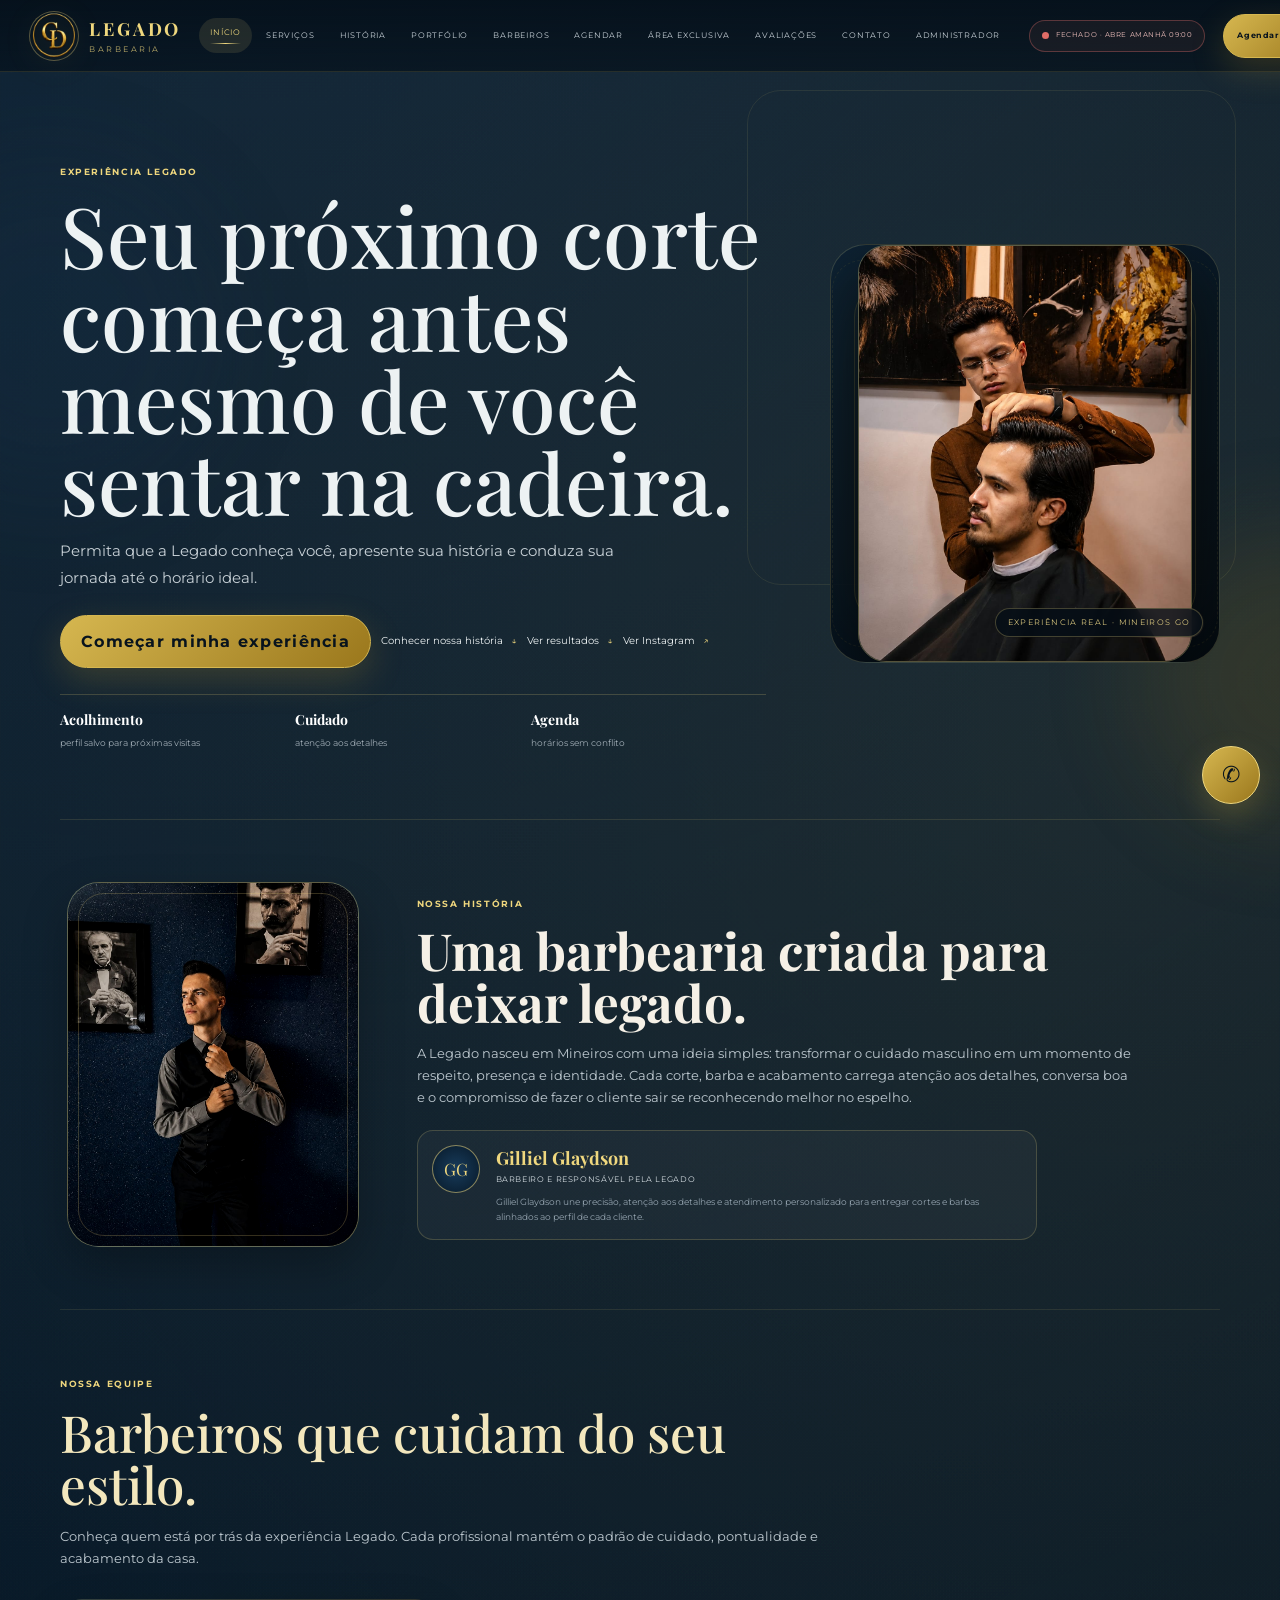
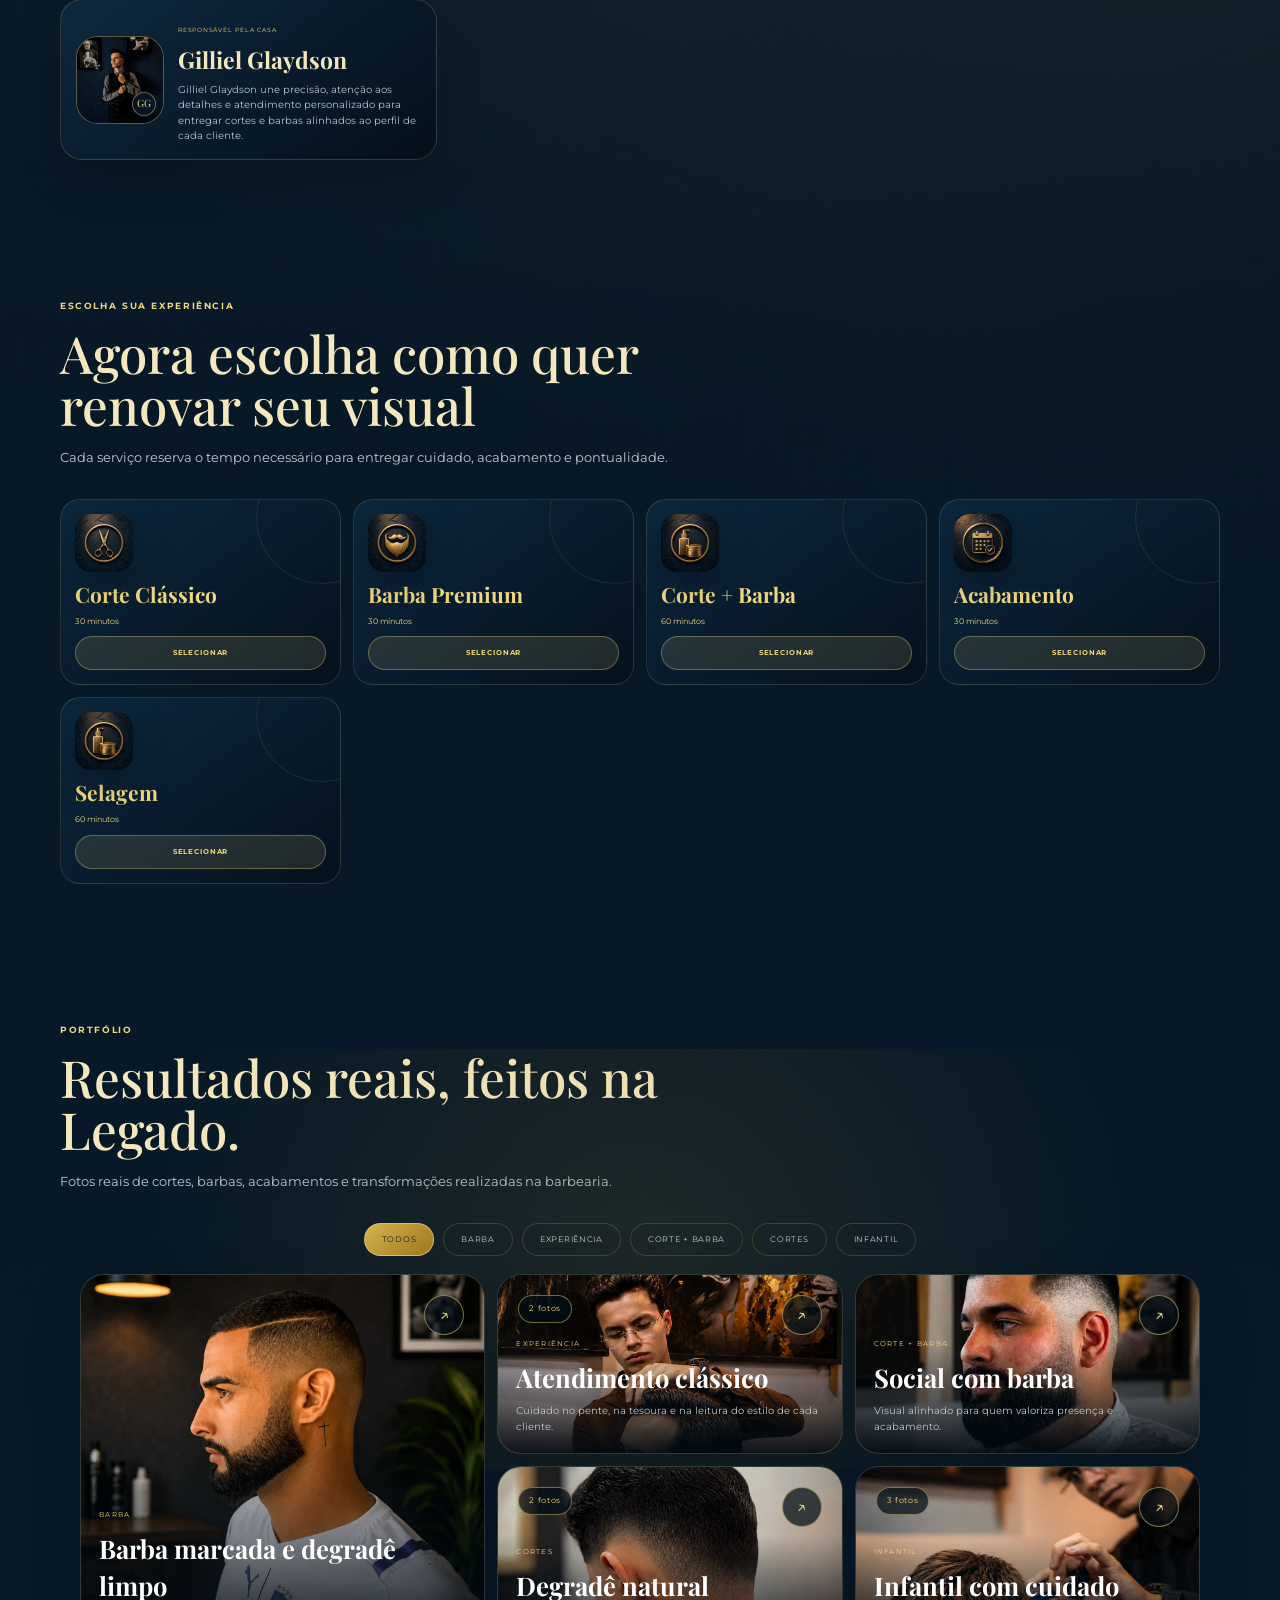
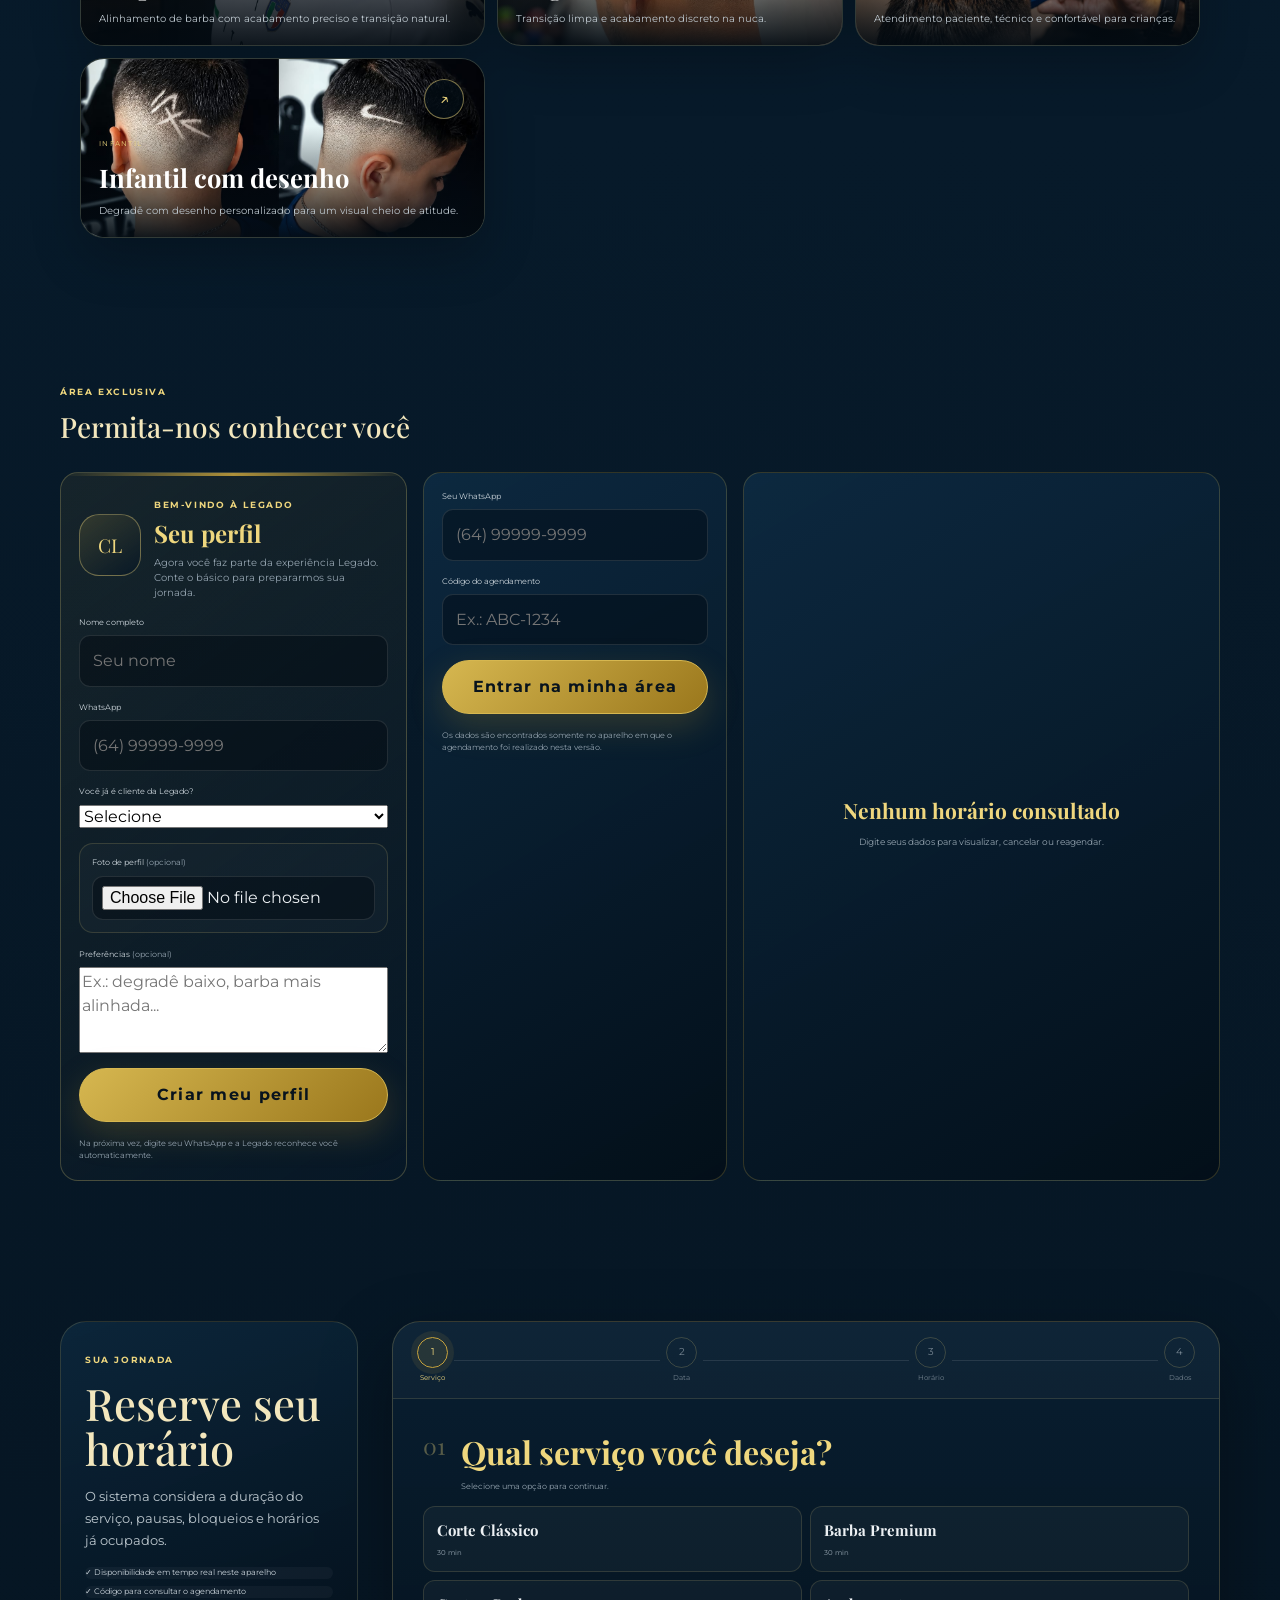
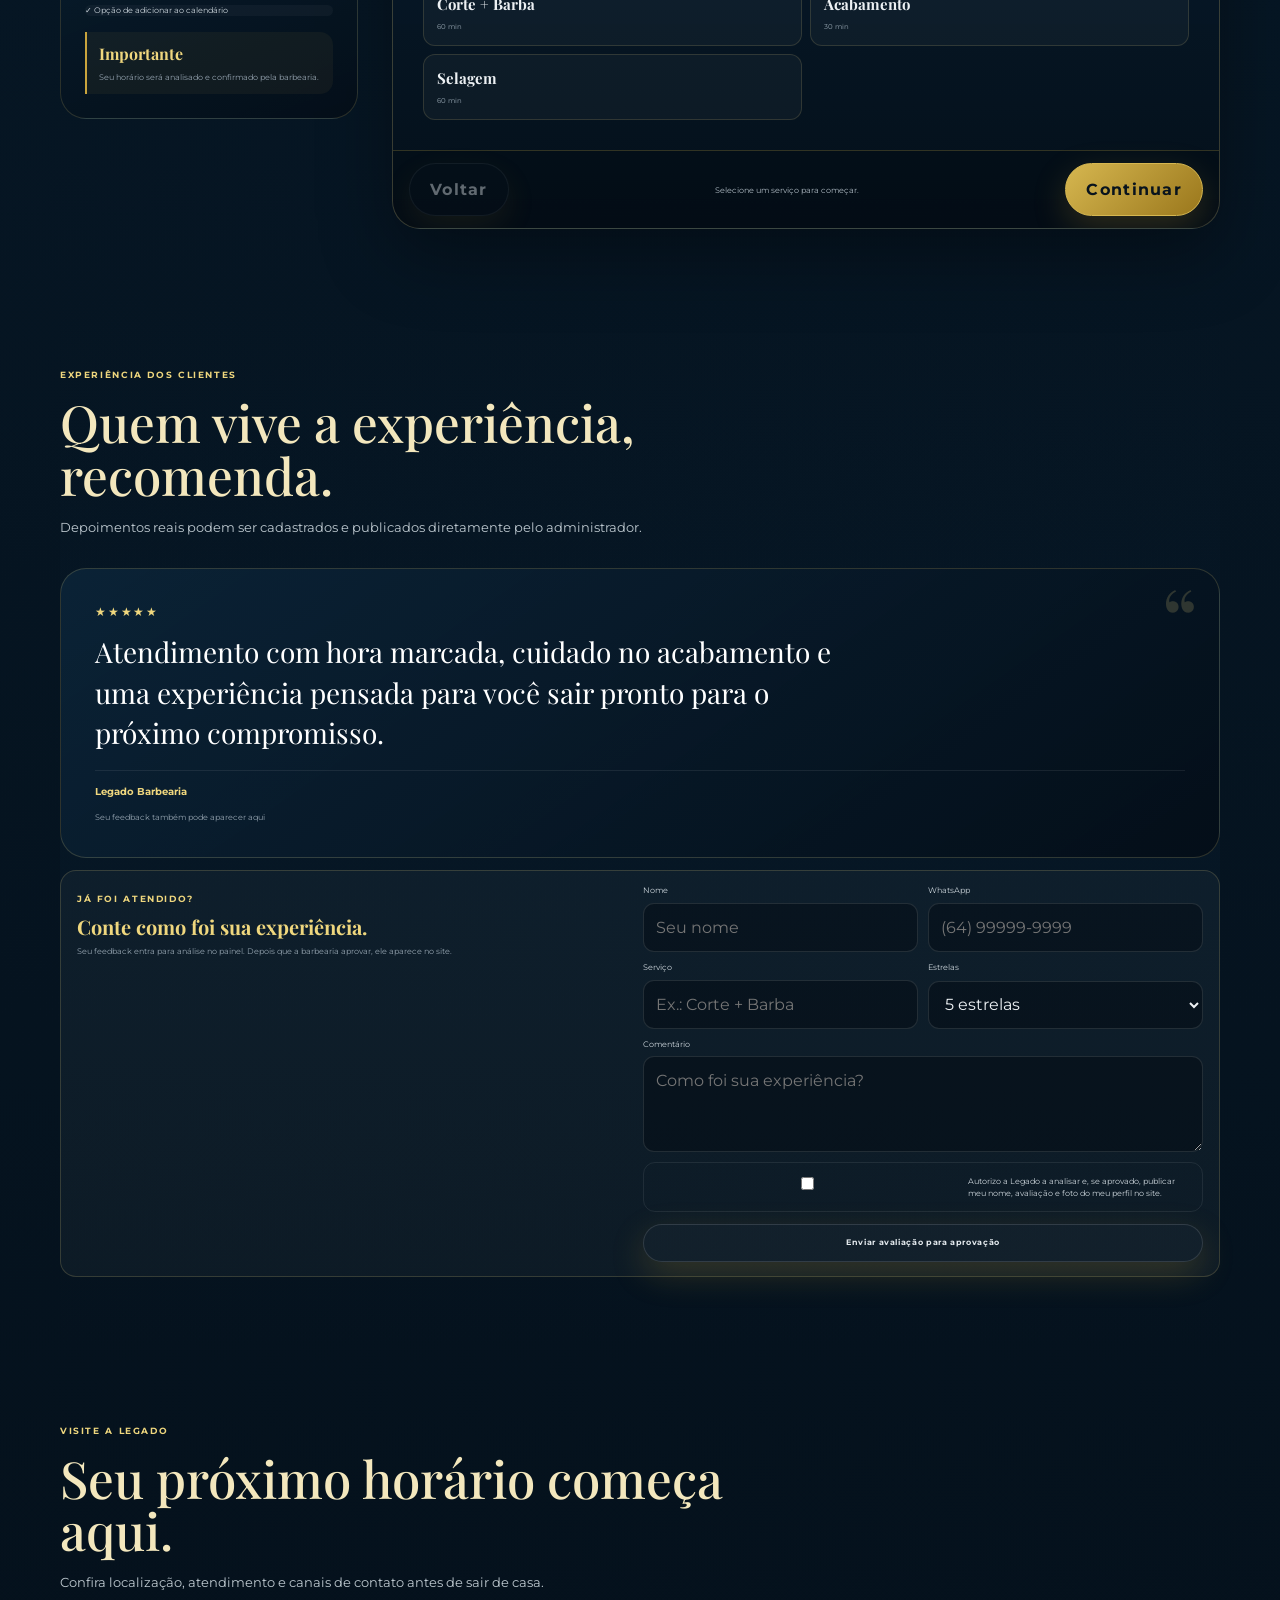
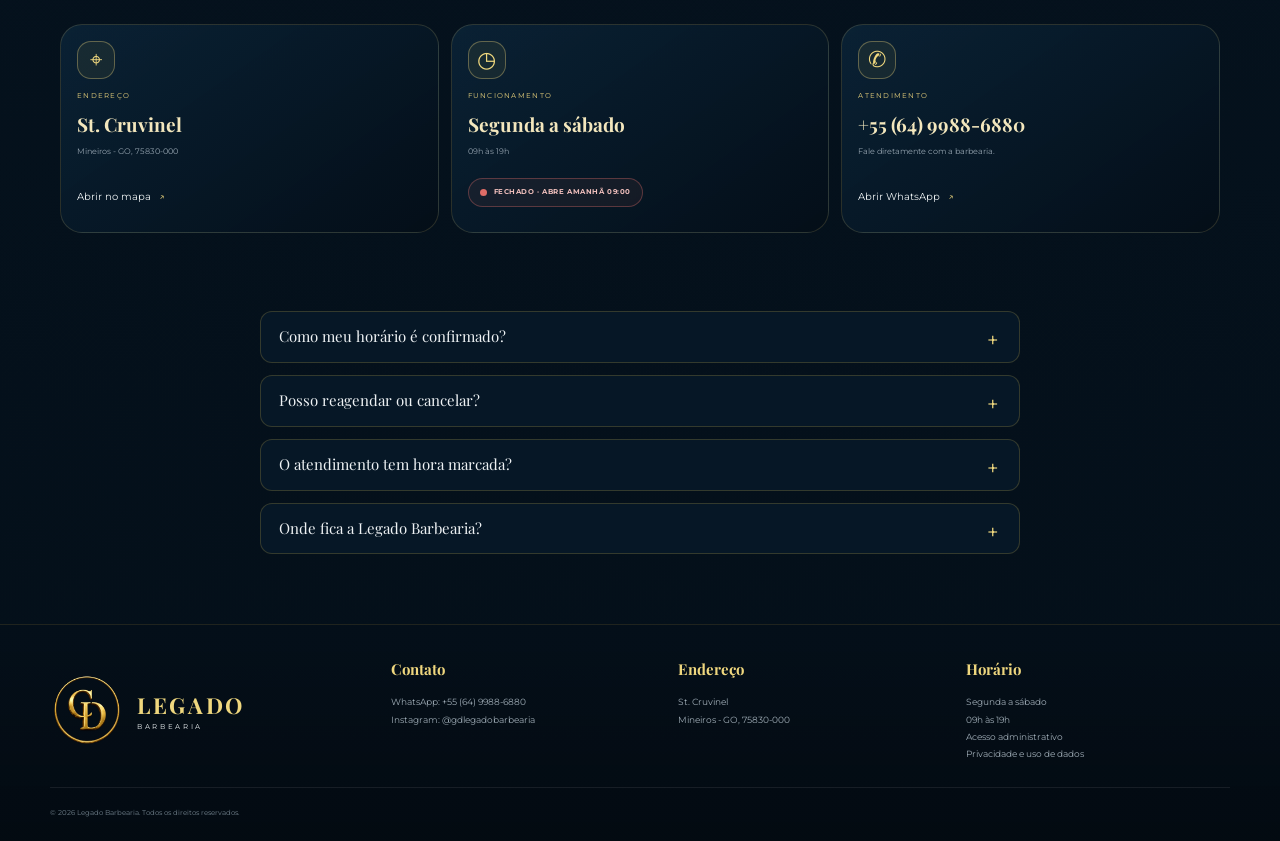
==== commit 2a68e217: "Add files via upload" ====
--- a/index.html
+++ b/index.html
@@ -76,8 +76,8 @@
       </div>
       <div class="hero-mark reveal">
         <div class="logo-halo"></div>
-        <img src="assets/logo.png" alt="Emblema dourado da Legado Barbearia" />
-        <span class="hero-stamp">EST. 2026 · MINEIROS GO</span>
+        <img class="hero-experience-photo" src="assets/legado-atendimento-classico.jpg" alt="Atendimento real na Legado Barbearia" />
+        <span class="hero-stamp">EXPERIÊNCIA REAL · MINEIROS GO</span>
       </div>
     </section>
 
--- a/styles.css
+++ b/styles.css
@@ -1093,6 +1093,52 @@
 .main-nav a[href="#meus-horarios"]{
   display:inline-flex!important;
 }
+
+/* V34 - Fotos reais da Legado na experiência pública */
+.hero-mark{
+  align-content:center;
+}
+.hero-mark .hero-experience-photo{
+  width:min(86%,520px)!important;
+  aspect-ratio:4/5;
+  object-fit:cover!important;
+  border-radius:28px;
+  border:1px solid rgba(239,215,126,.34);
+  box-shadow:0 28px 70px rgba(0,0,0,.46);
+}
+.hero-mark .hero-experience-photo:hover{
+  transform:translateY(-4px) scale(1.01);
+}
+.hero-mark .logo-halo{
+  width:min(88%,560px);
+  border-radius:34px;
+}
+.hero-mark .logo-halo:after,
+.hero-mark .logo-halo:before{
+  border-radius:30px;
+}
+.hero-mark .hero-stamp{
+  bottom:6%;
+  right:4%;
+  background:rgba(4,14,23,.78);
+  backdrop-filter:blur(10px);
+}
+.portfolio-card img{
+  object-position:center;
+}
+.portfolio-card[data-portfolio-id="resultado-atendimento-classico"] img,
+.portfolio-card[data-portfolio-id="resultado-infantil-premium"] img{
+  object-position:center 28%;
+}
+@media(max-width:700px){
+  .hero-mark .hero-experience-photo{
+    width:100%!important;
+    max-height:420px;
+  }
+  .hero-mark .logo-halo{
+    width:100%;
+  }
+}
 @media(max-width:1120px){
   .manage-grid{
     grid-template-columns:1fr 1fr!important;
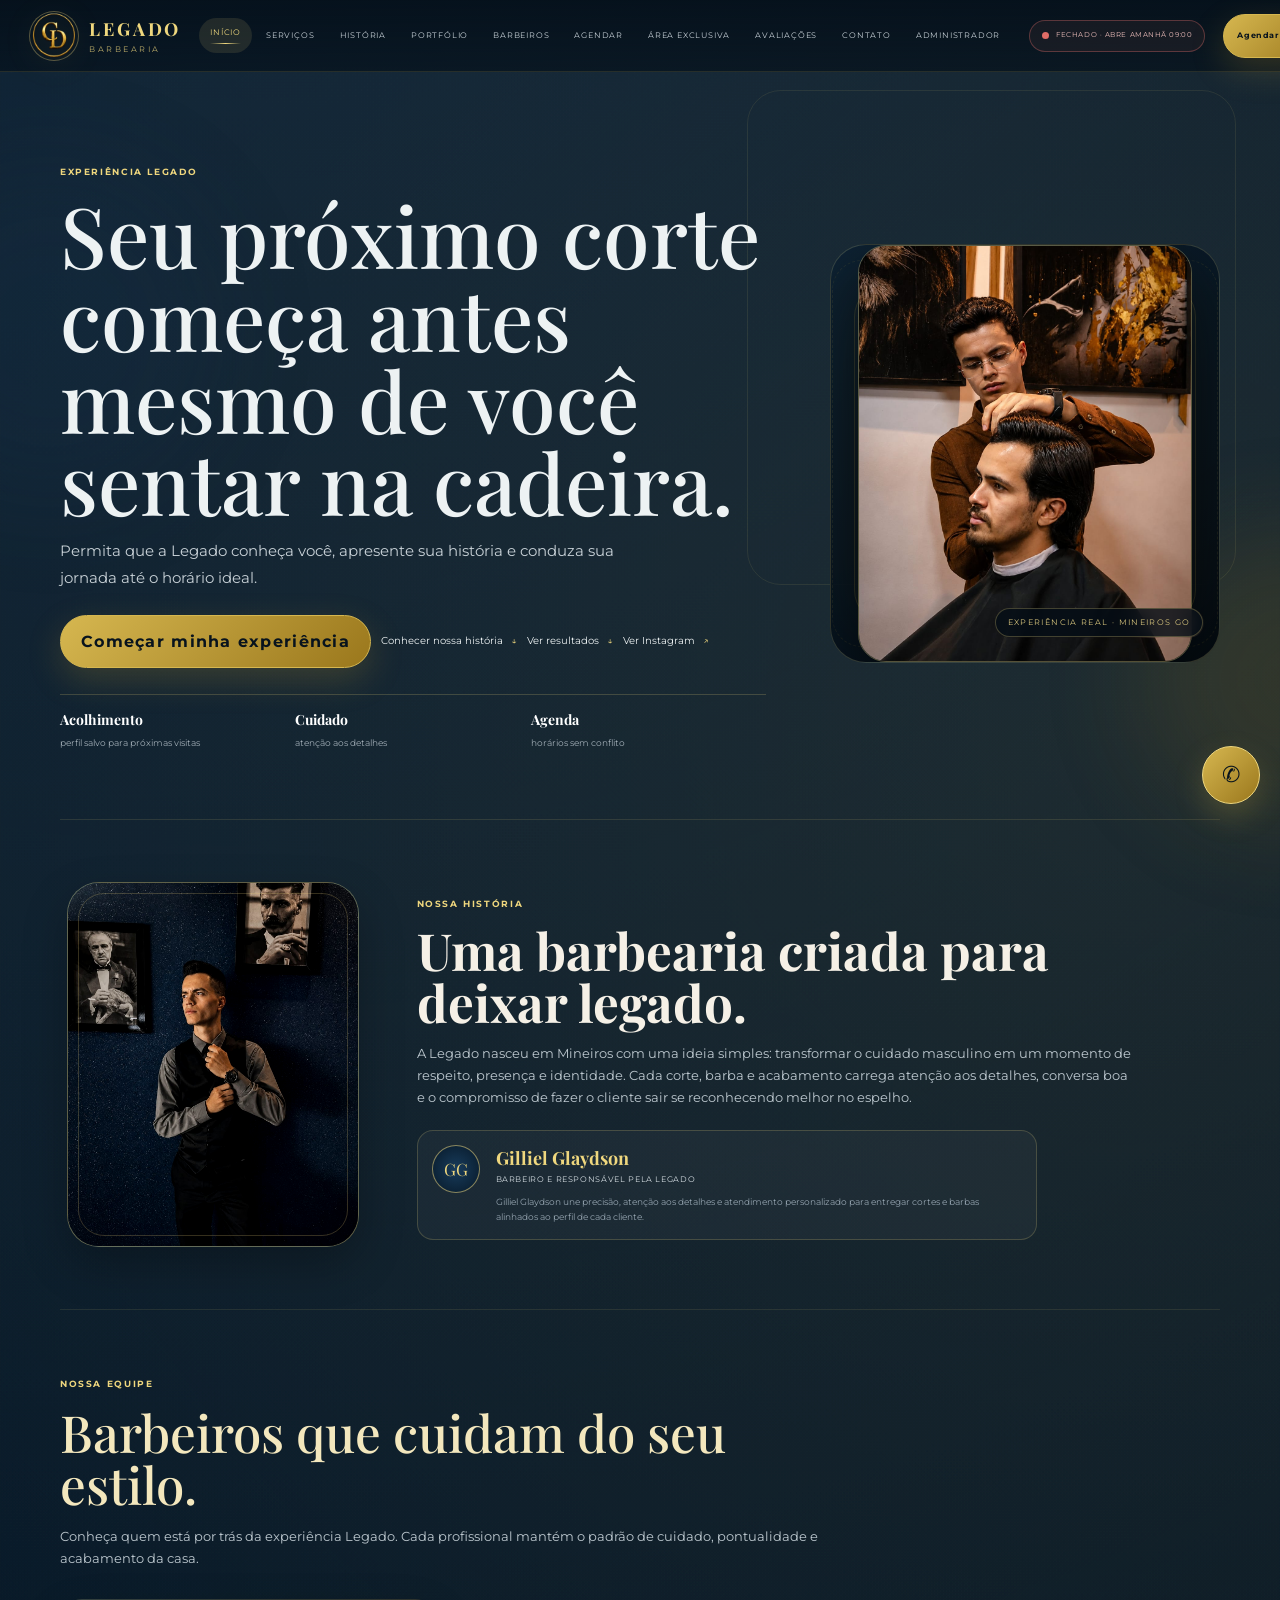
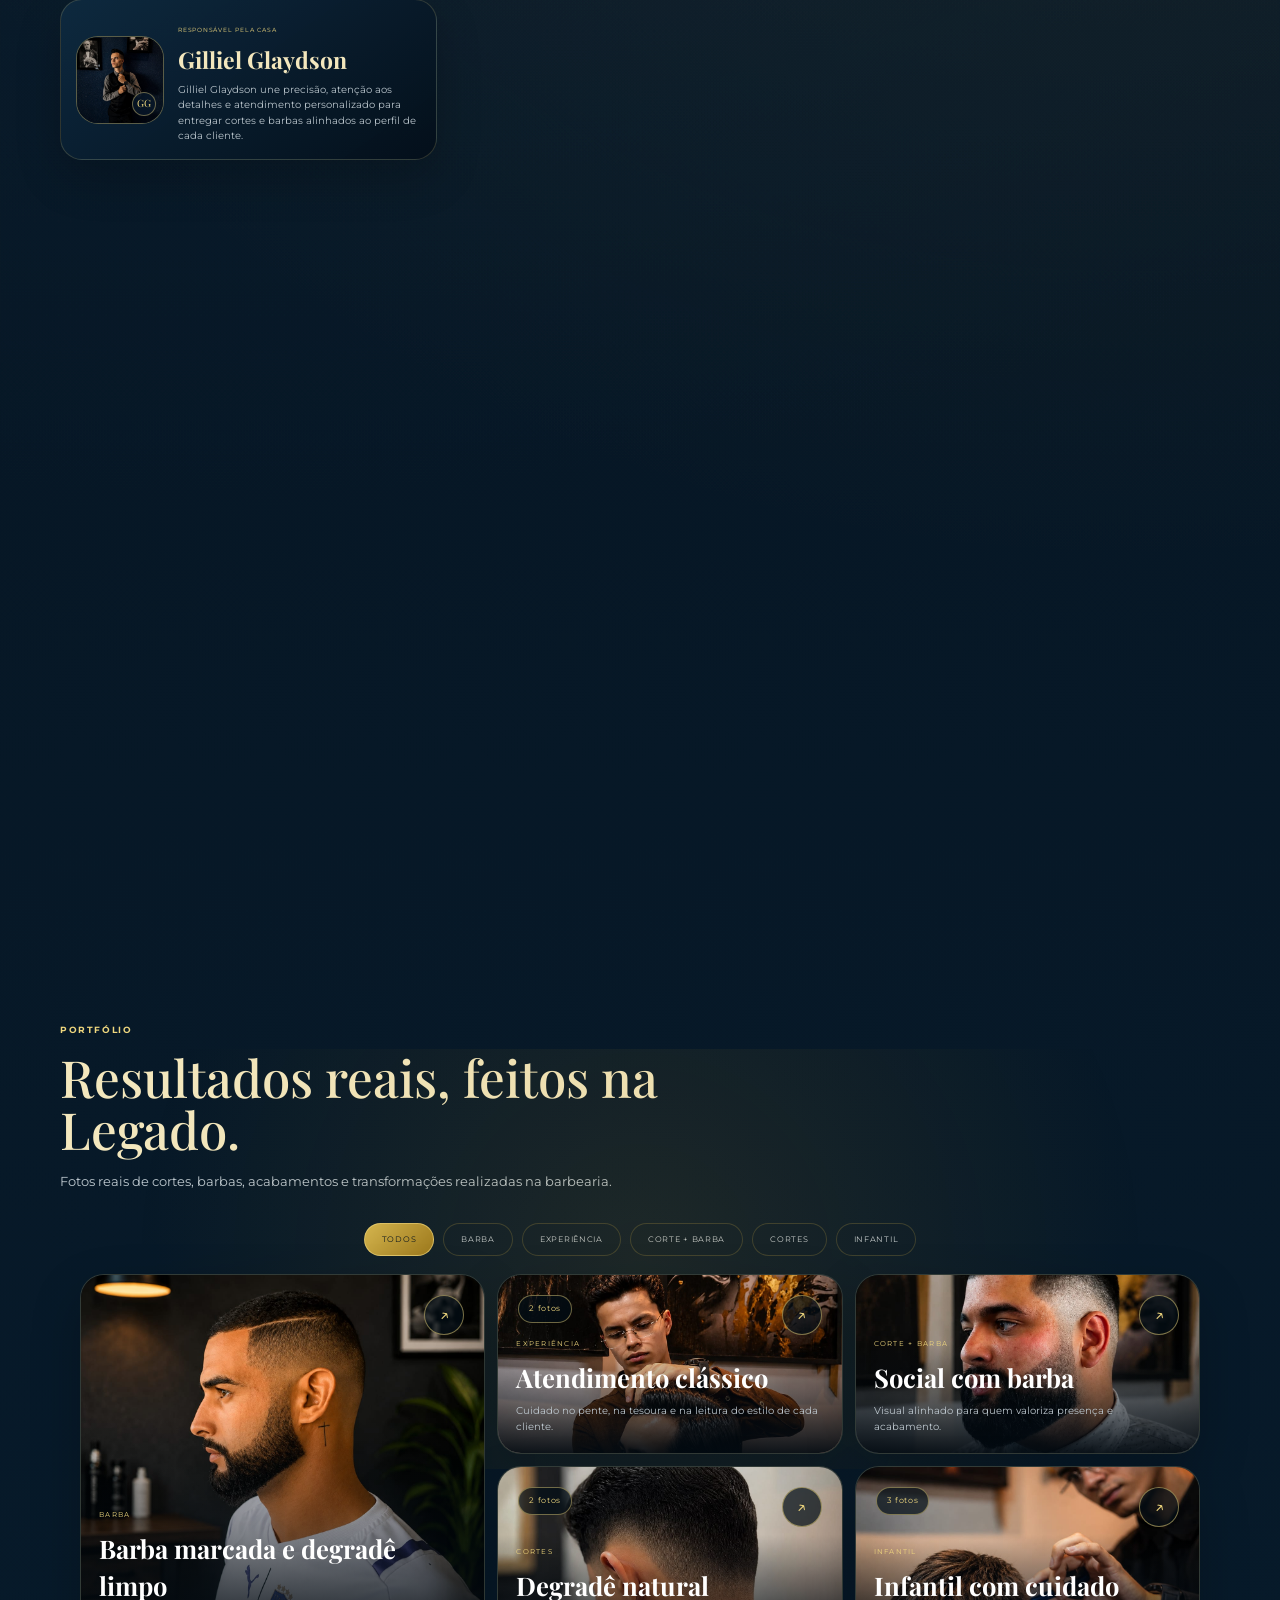
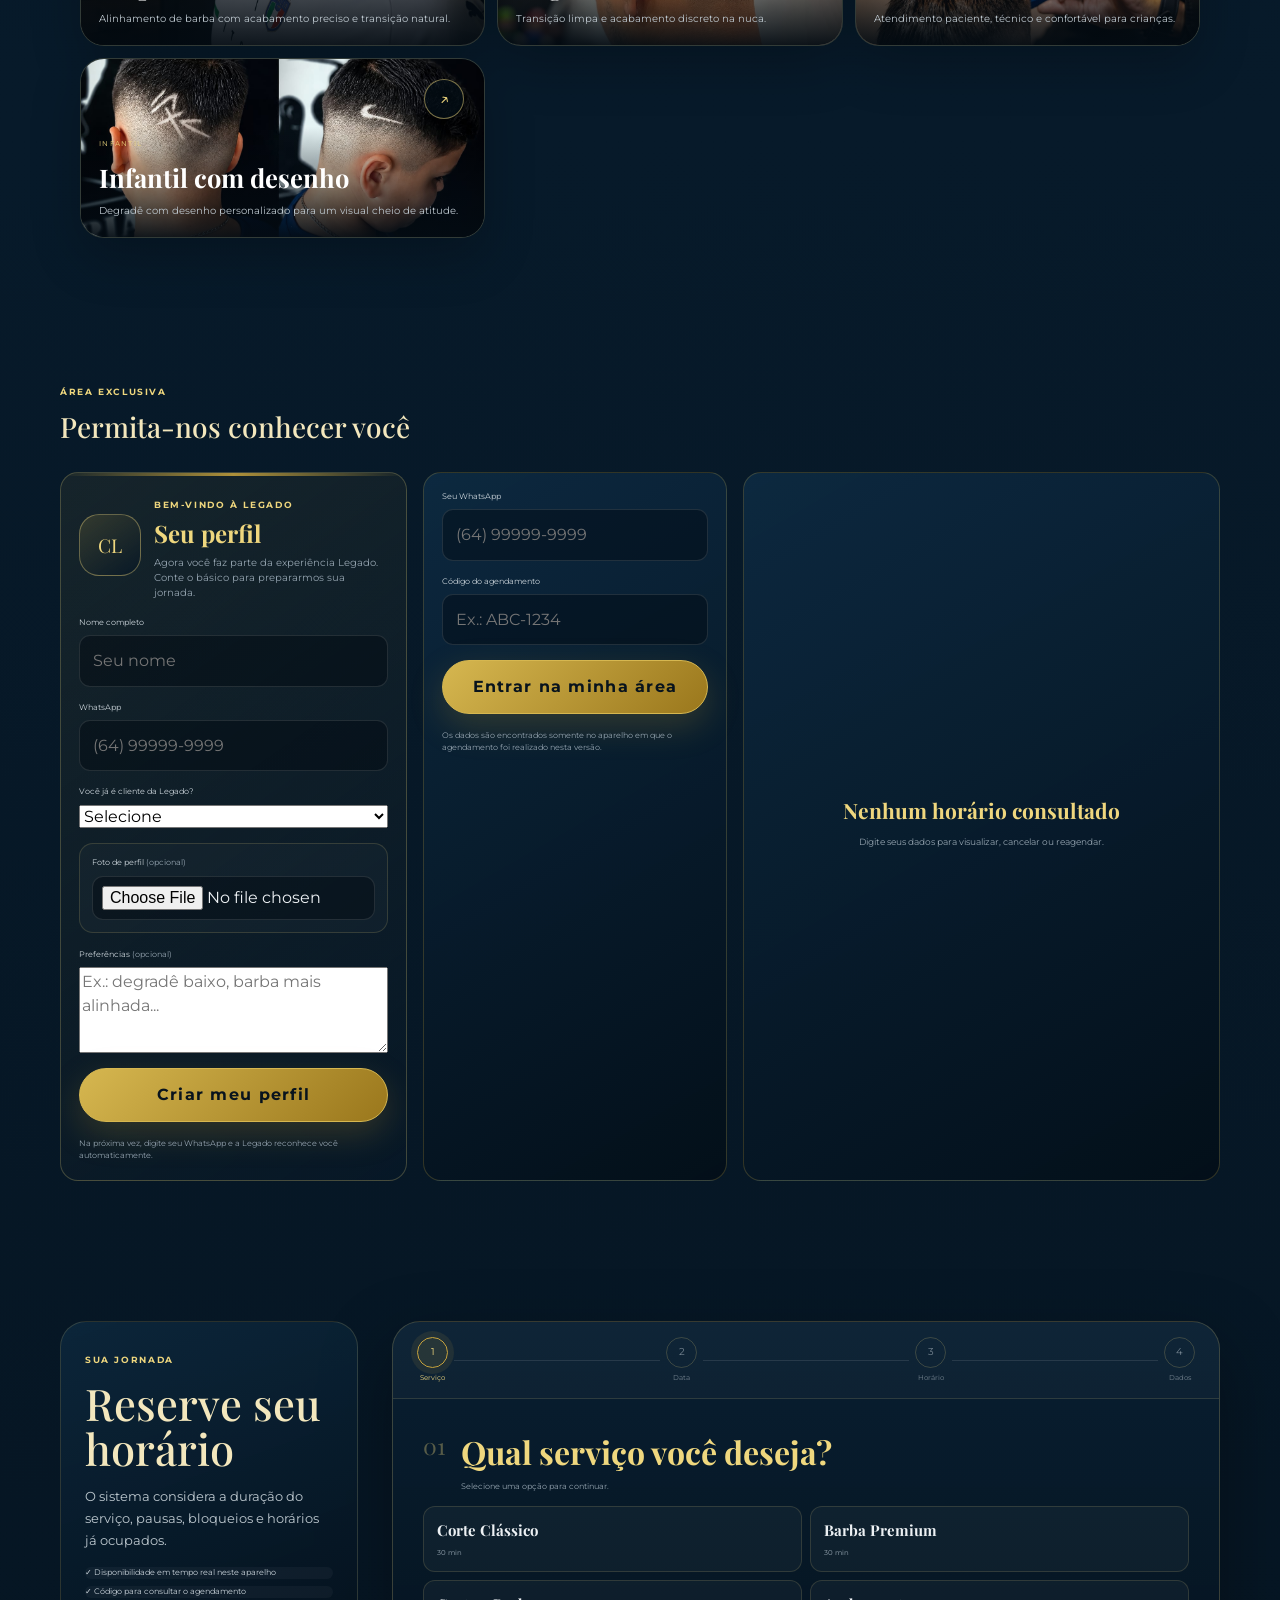
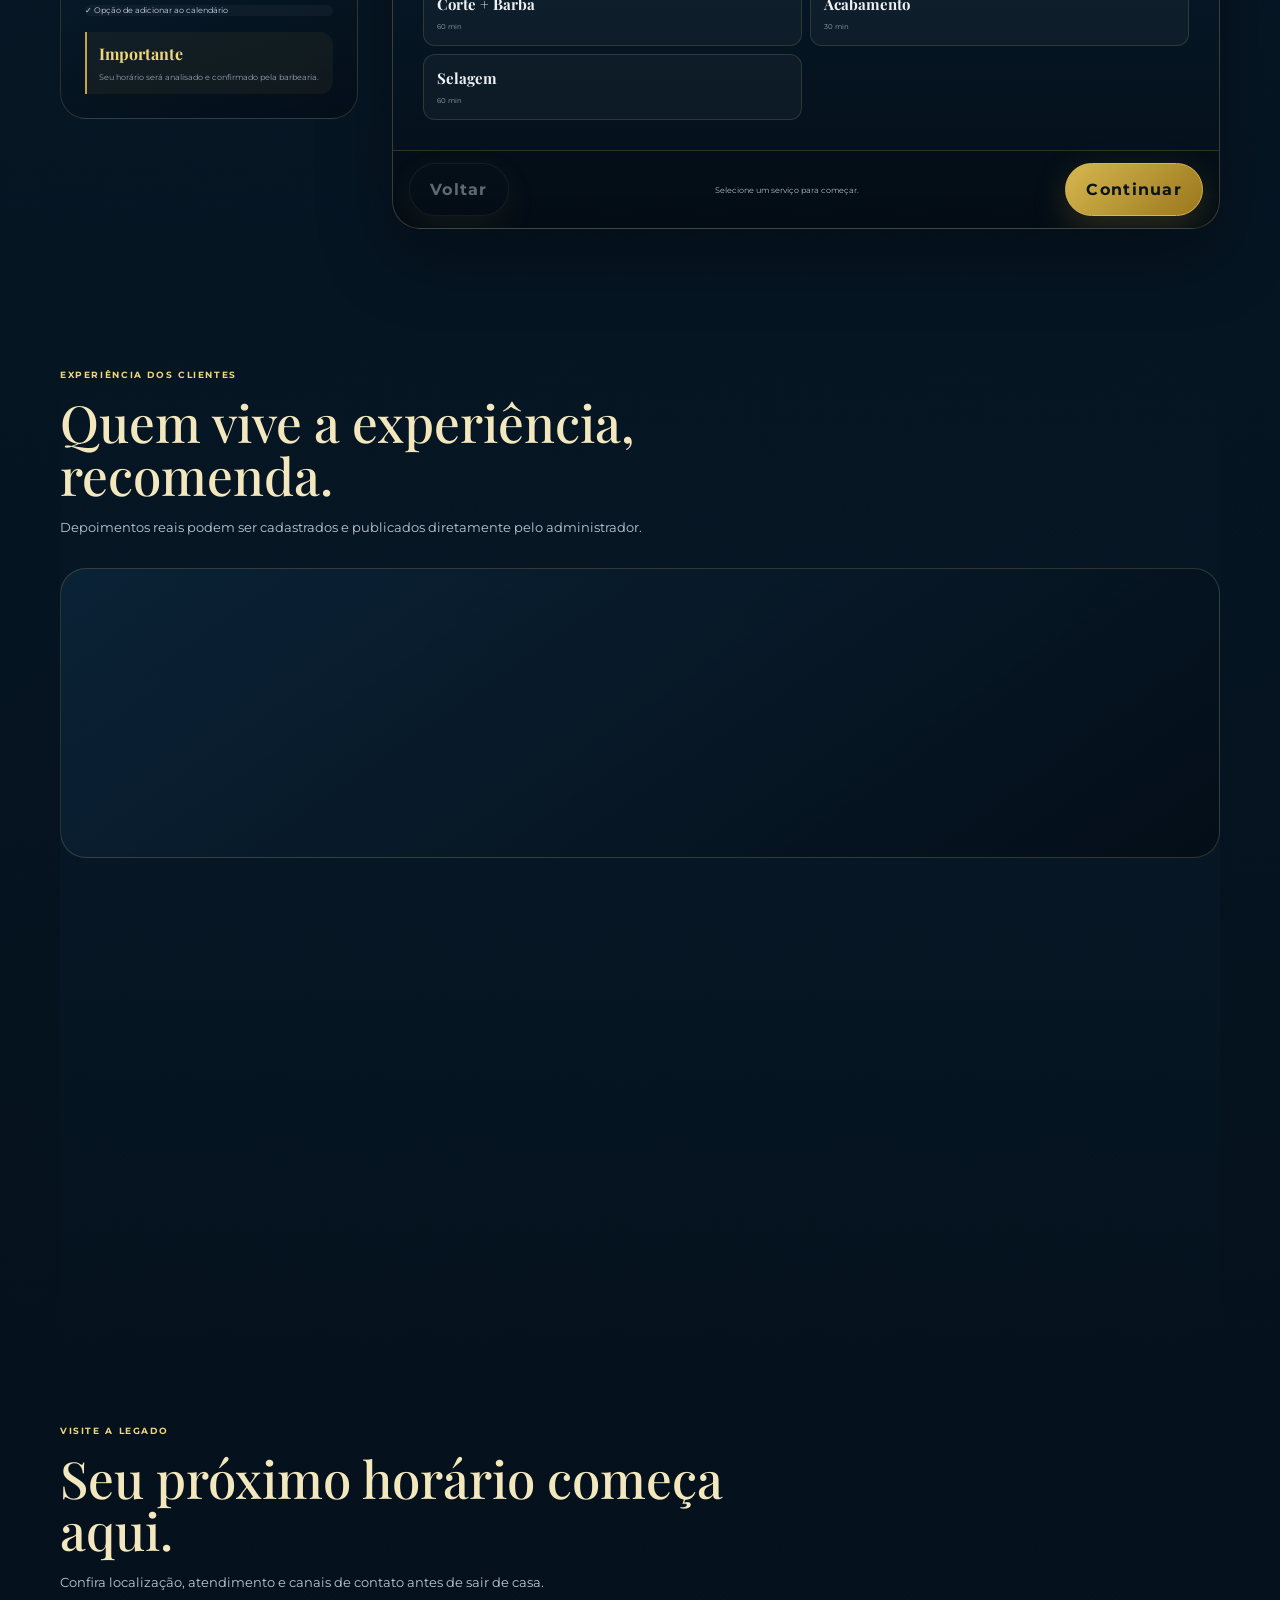
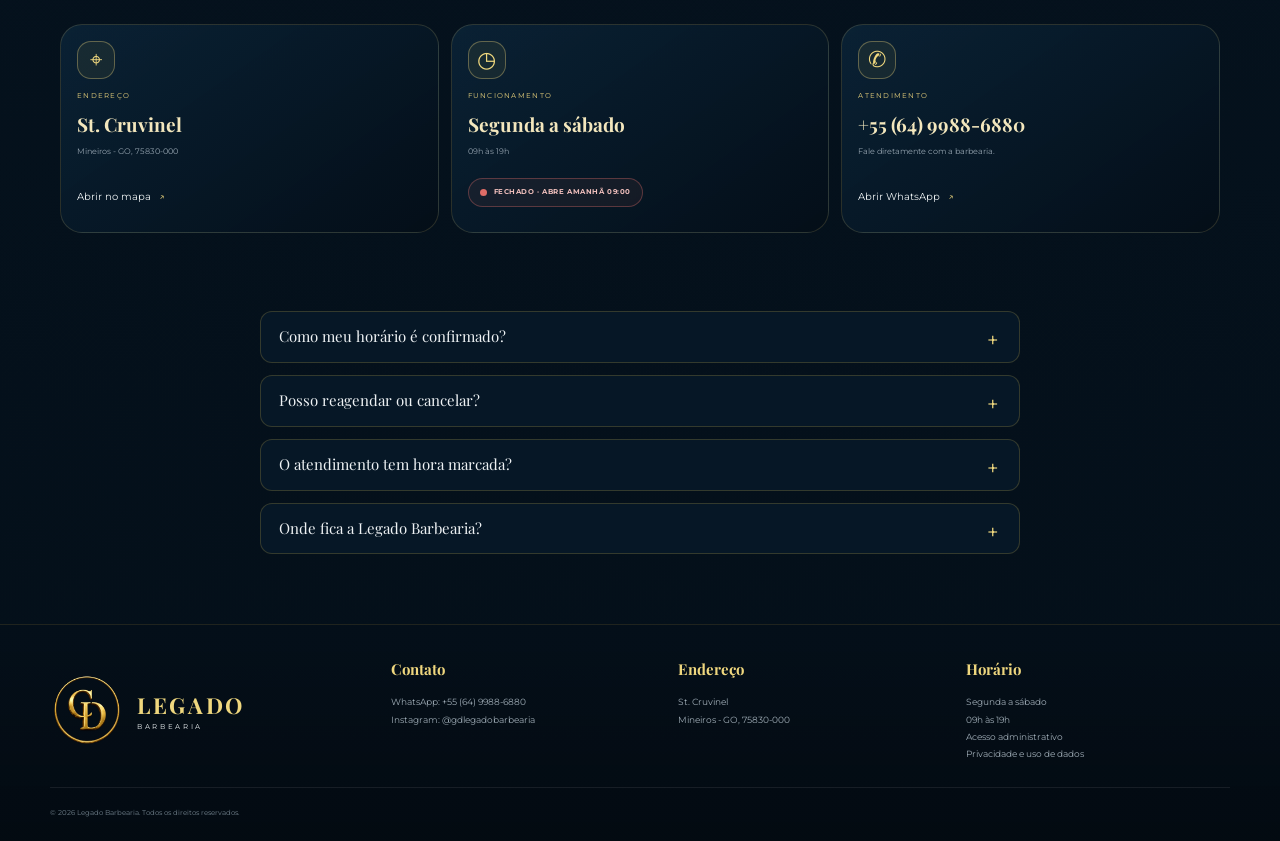
==== commit c1ca3d7f: "Add files via upload" ====
--- a/index.html
+++ b/index.html
@@ -8,11 +8,11 @@
   <meta property="og:title" content="Legado Barbearia | Agendamento" />
   <meta property="og:description" content="Seu estilo também deixa um legado. Agende seu horário online." />
   <meta property="og:type" content="website" />
-  <meta property="og:image" content="assets/logo-512.png" />
+  <meta property="og:image" content="assets/app-icon-512.png" />
   <title>Legado Barbearia | Agendamento</title>
   <link rel="manifest" href="manifest.webmanifest" />
-  <link rel="icon" type="image/png" href="assets/favicon.png" />
-  <link rel="apple-touch-icon" href="assets/logo-192.png" />
+  <link rel="icon" type="image/png" href="assets/app-icon-192.png" />
+  <link rel="apple-touch-icon" href="assets/app-icon-192.png" />
   <link rel="preconnect" href="https://fonts.googleapis.com" />
   <link rel="preconnect" href="https://fonts.gstatic.com" crossorigin />
   <link href="https://fonts.googleapis.com/css2?family=Montserrat:wght@400;500;600;700&family=Playfair+Display:wght@500;600;700&display=swap" rel="stylesheet" />
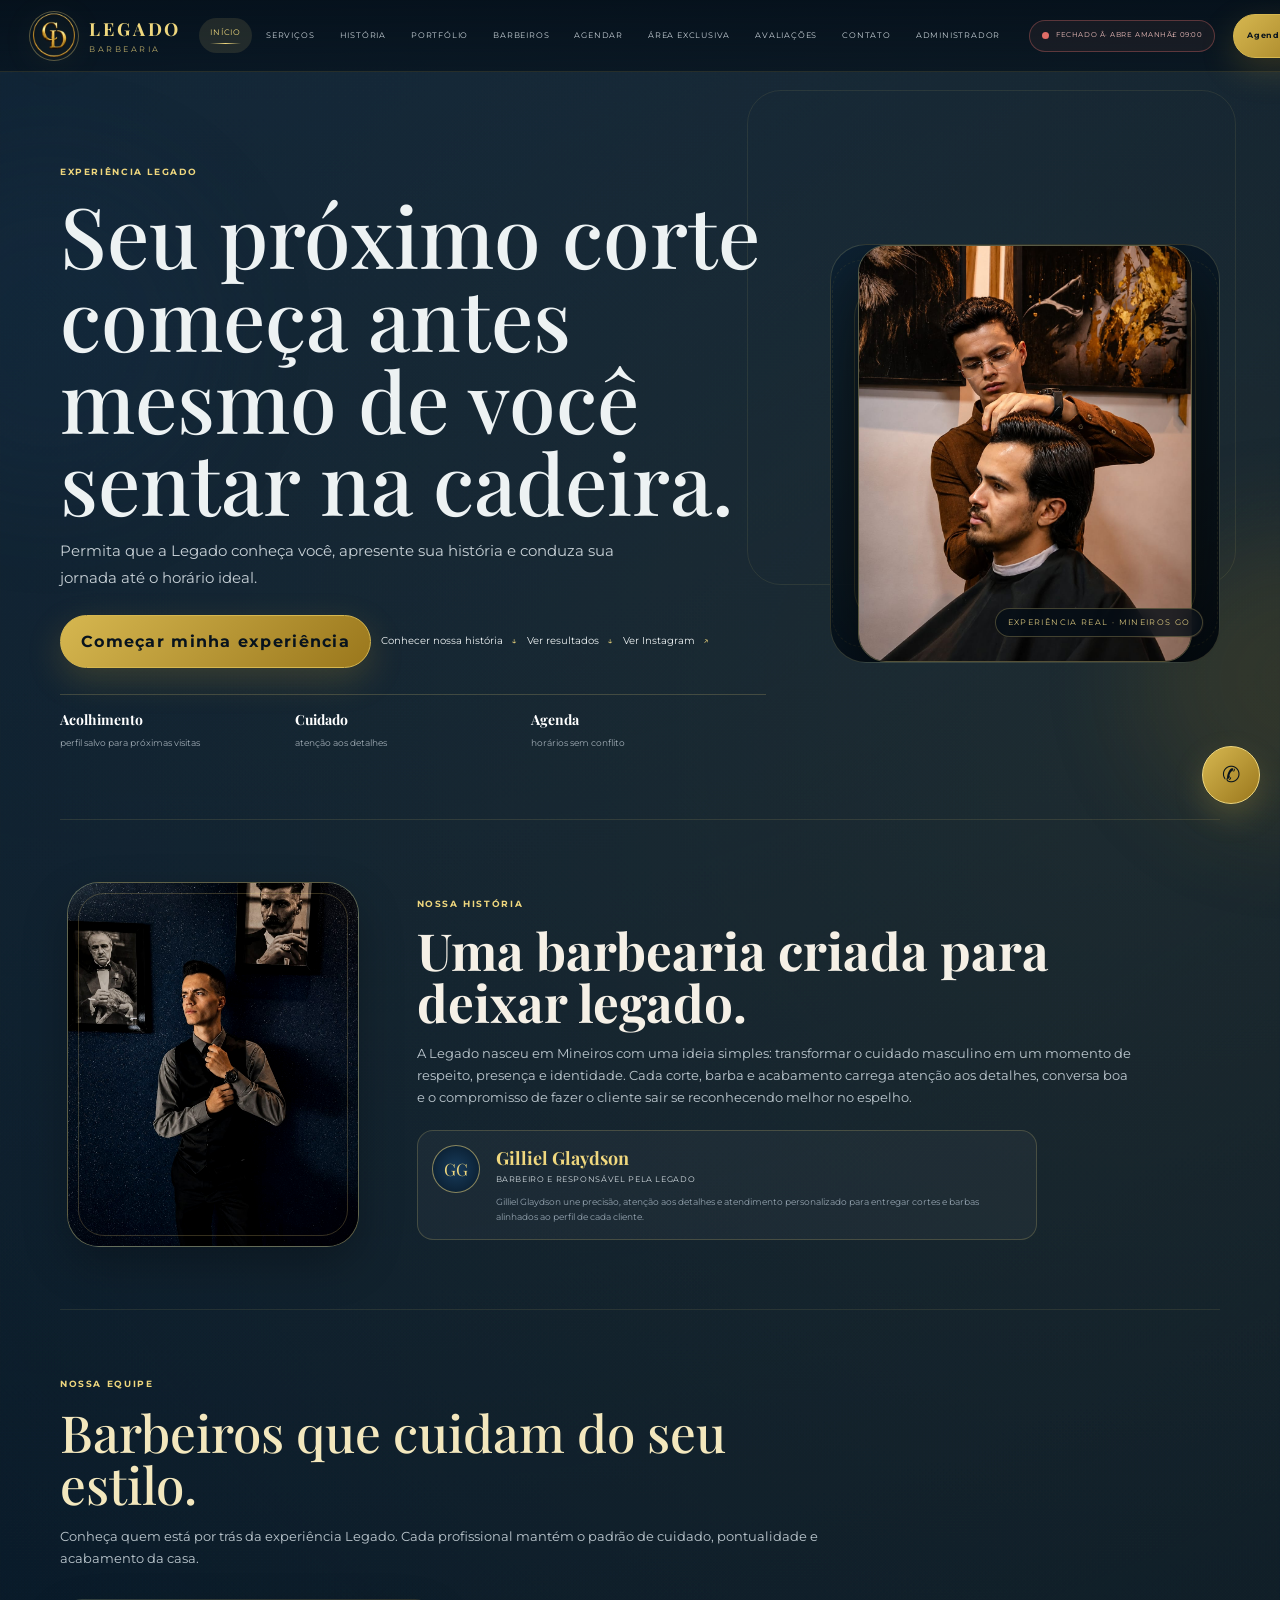
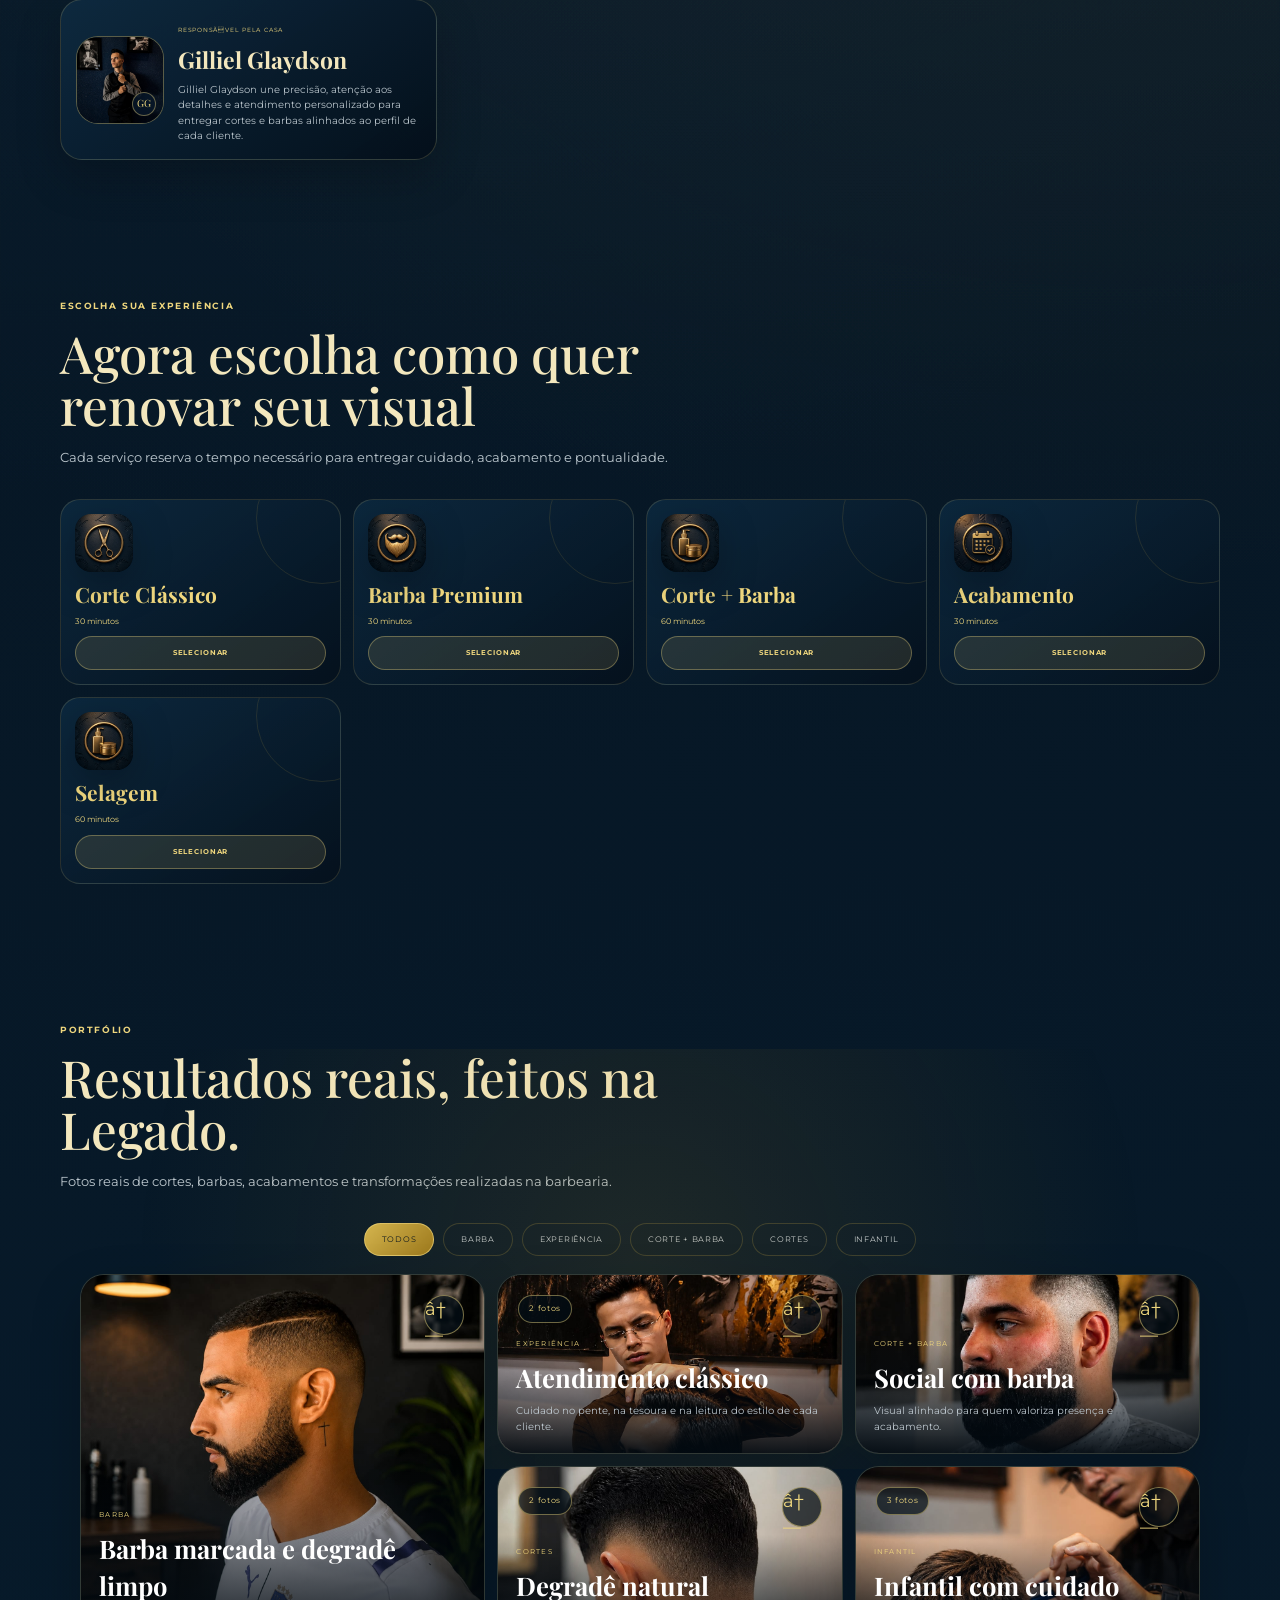
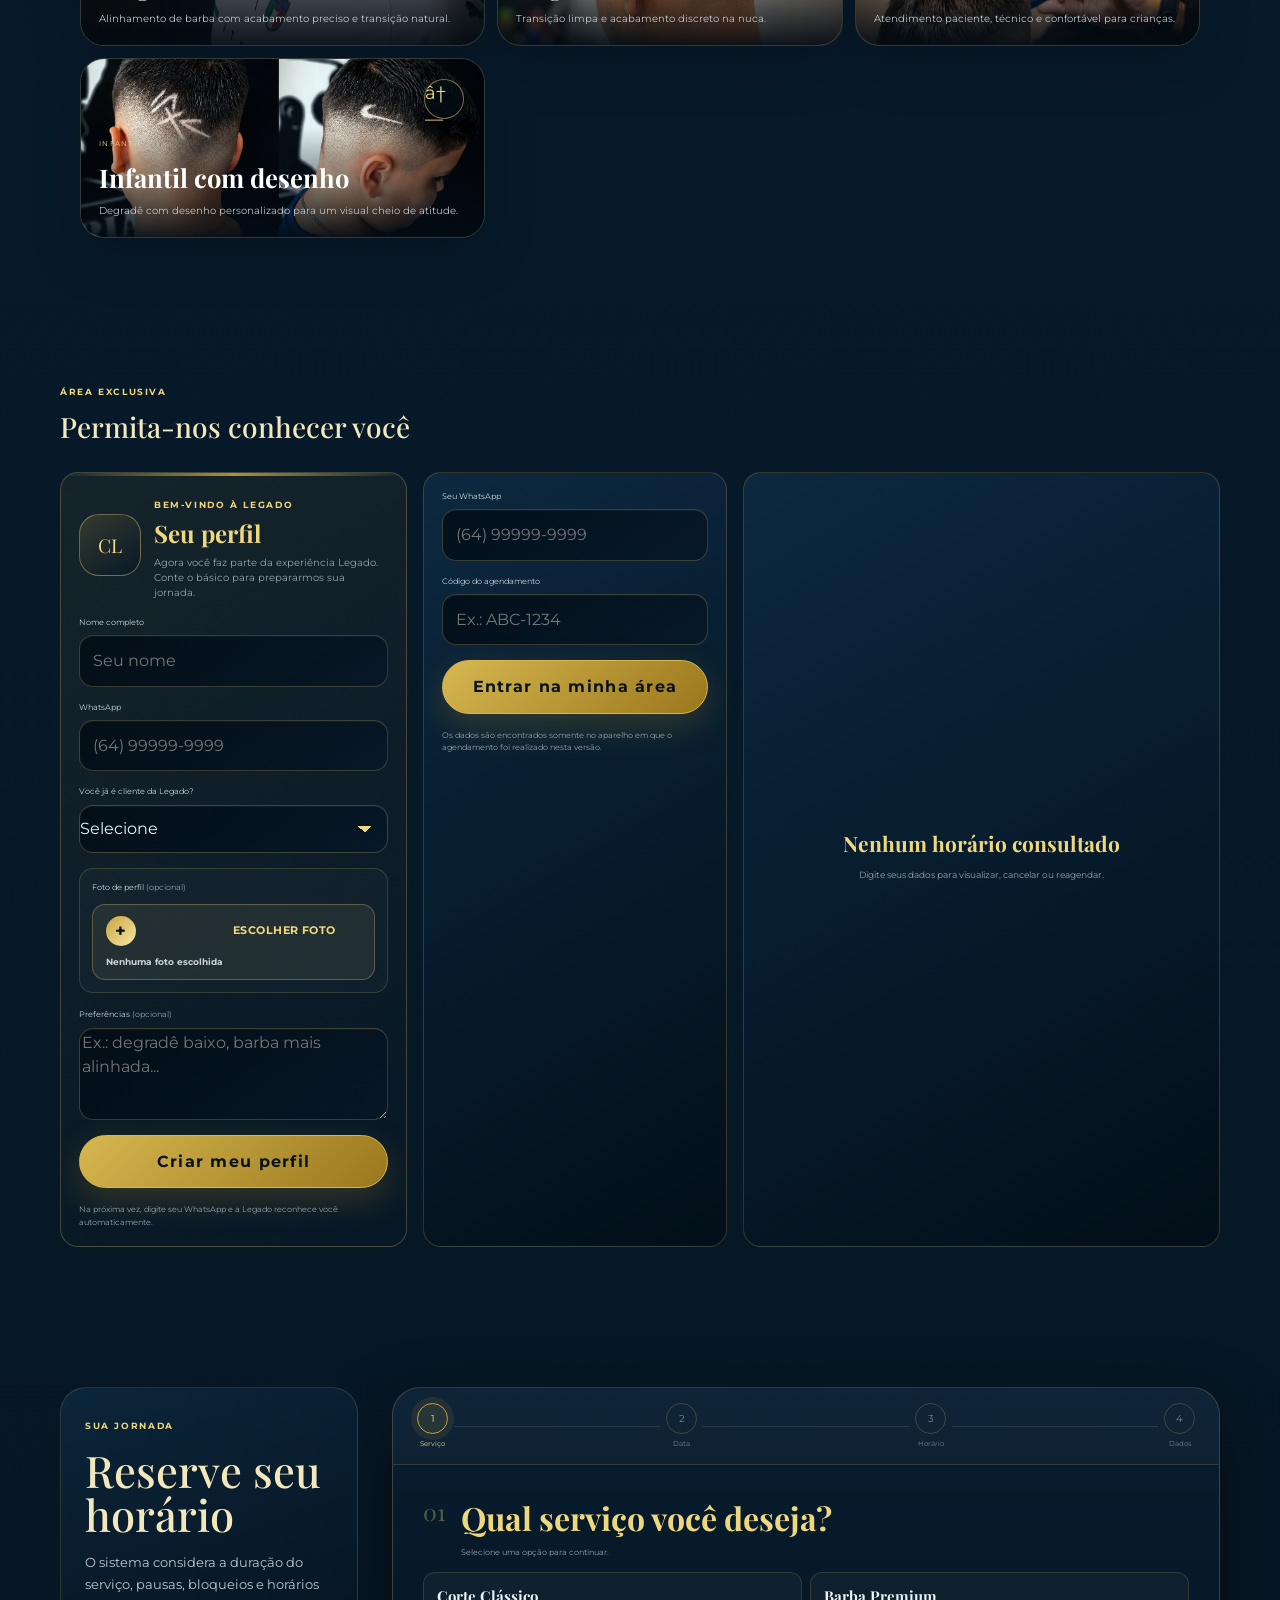
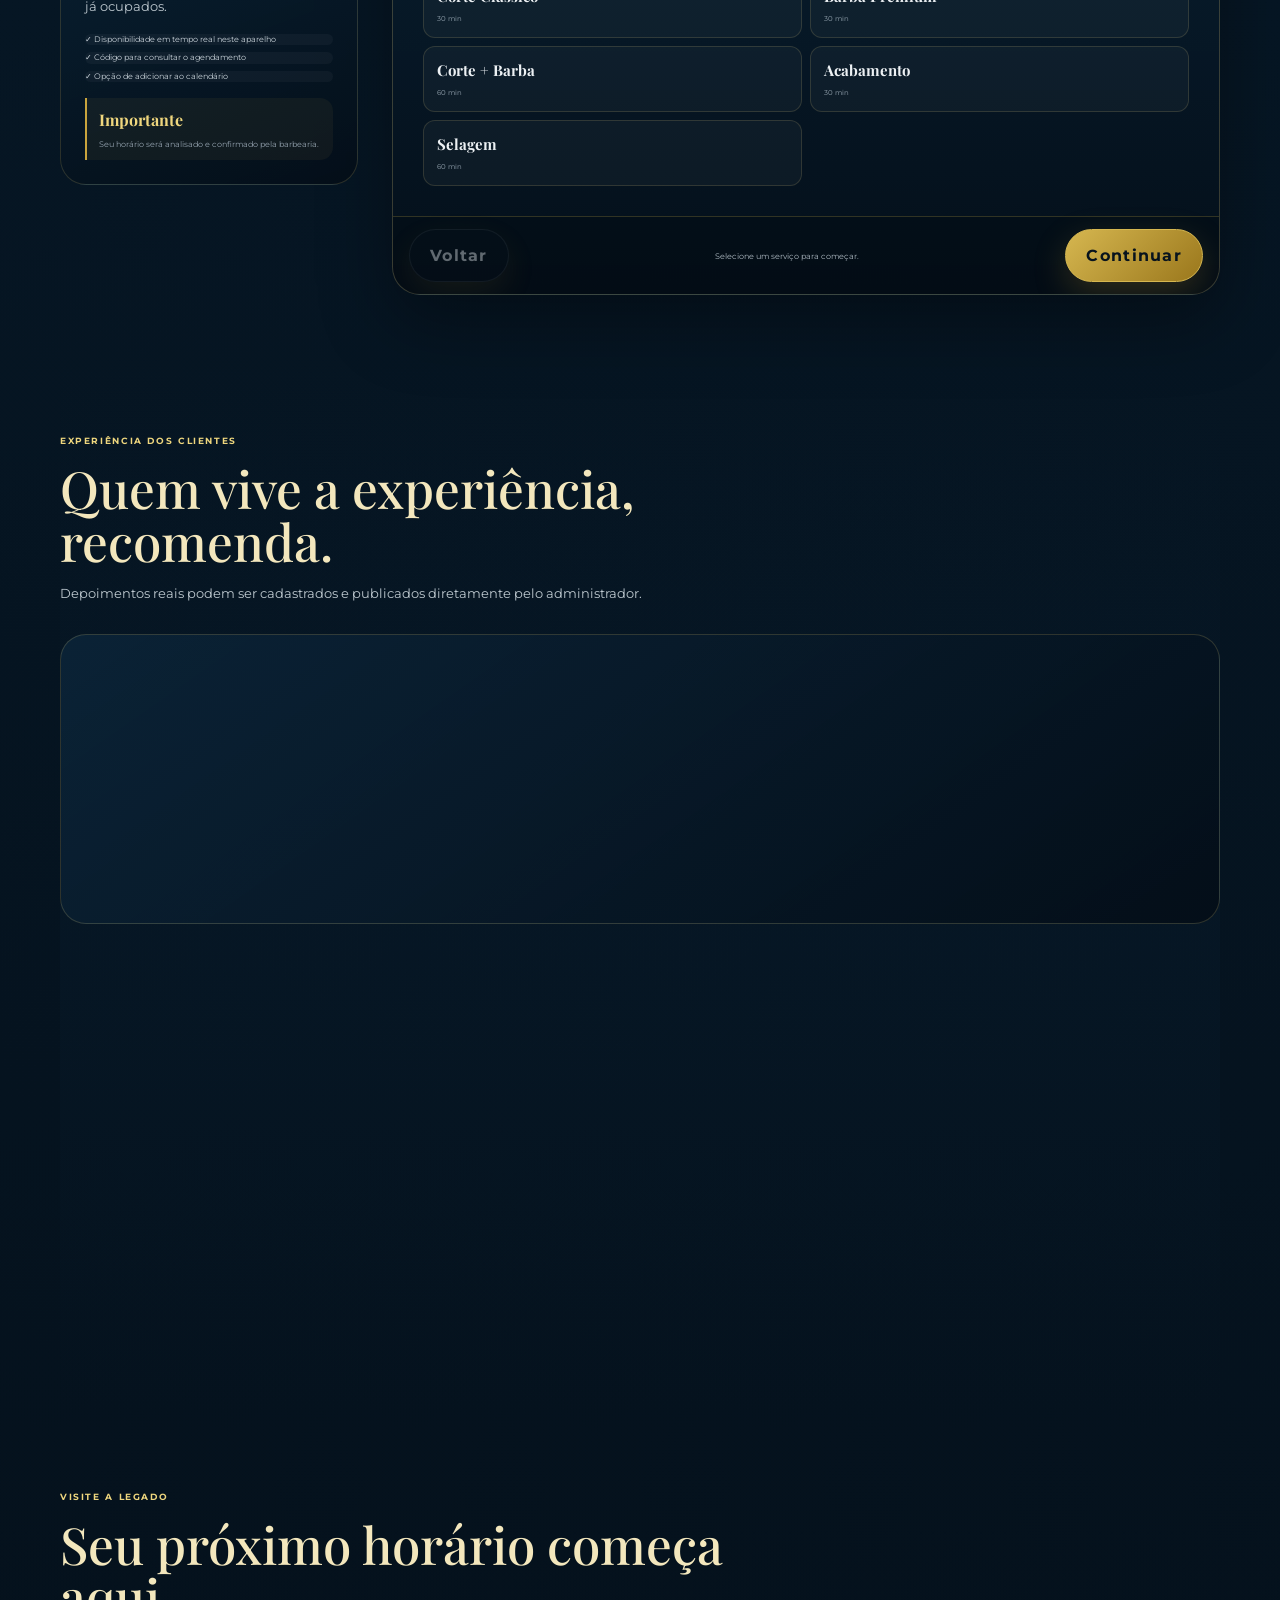
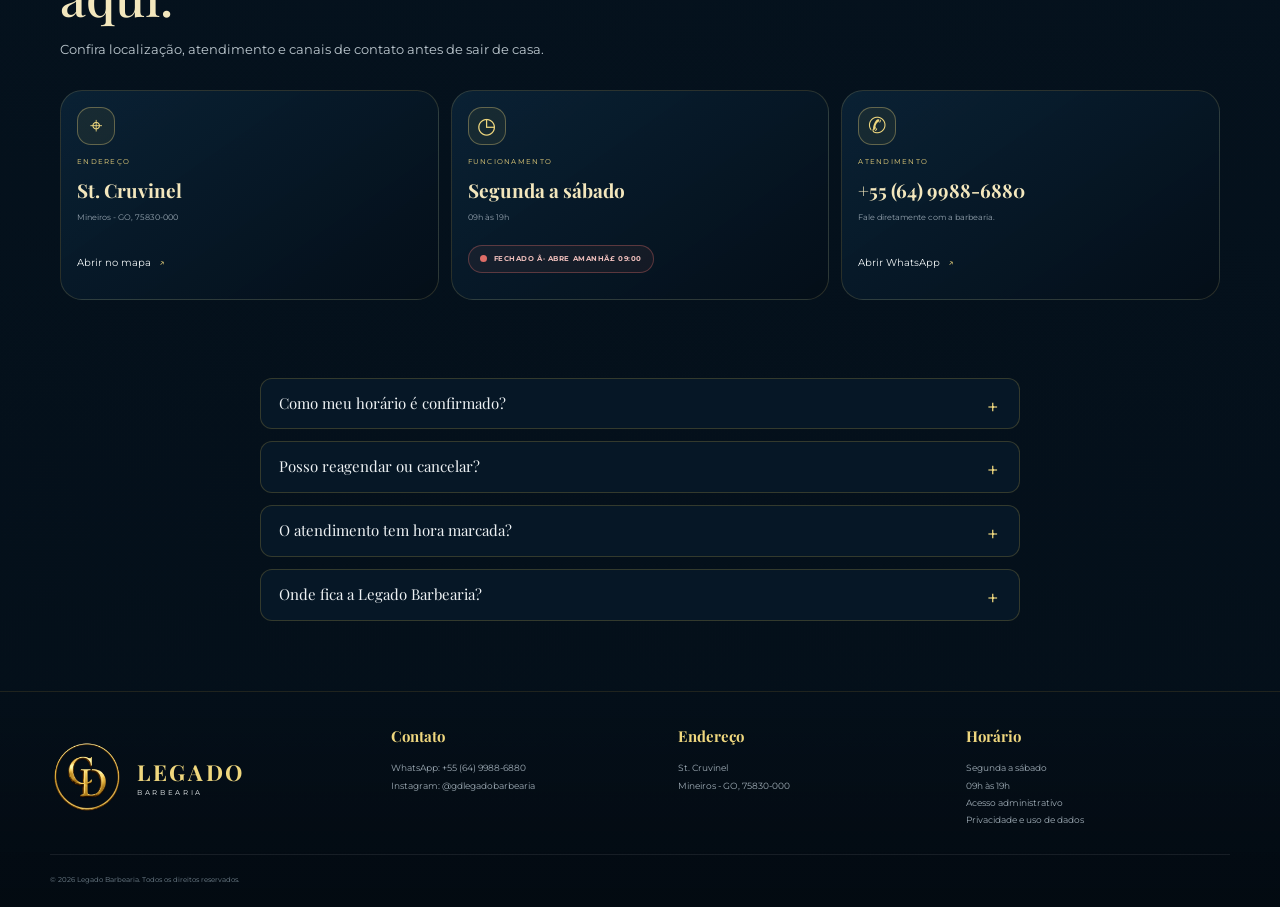
==== commit 1b4ef296: "Add files via upload" ====
--- a/index.html
+++ b/index.html
@@ -237,9 +237,9 @@
           <label><span>Nome completo</span><input id="profileName" type="text" autocomplete="name" placeholder="Seu nome" required /></label>
           <label><span>WhatsApp</span><input id="profilePhone" type="tel" autocomplete="tel" placeholder="(64) 99999-9999" required /></label>
           <label><span>Você já é cliente da Legado?</span><select id="profileExistingCustomer"><option value="">Selecione</option><option value="yes">Sim, já sou cliente</option><option value="no">Ainda não, será minha primeira vez</option></select></label>
-          <label class="client-photo-field"><span>Foto de perfil <small>(opcional)</small></span><input id="profilePhoto" type="file" accept="image/jpeg,image/png,image/webp" /></label>
+          <label class="client-photo-field profile-upload-field"><span>Foto de perfil <small>(opcional)</small></span><input id="profilePhoto" type="file" accept="image/jpeg,image/png,image/webp" /><strong><span>Escolher foto</span><small id="profilePhotoLabel">Nenhuma foto escolhida</small></strong></label>
           <label><span>Preferências <small>(opcional)</small></span><textarea id="profileNotes" rows="3" placeholder="Ex.: degradê baixo, barba mais alinhada..."></textarea></label>
-          <button class="button" type="submit">Criar meu perfil</button>
+          <button class="button" id="profileSubmitButton" type="submit">Criar meu perfil</button>
           <small>Na próxima vez, digite seu WhatsApp e a Legado reconhece você automaticamente.</small>
         </form>
         <form class="lookup-card" id="lookupForm">
--- a/styles.css
+++ b/styles.css
@@ -1171,3 +1171,253 @@
     font-size:21px;
   }
 }
+
+/* V38 - Perfil do cliente premium e responsivo */
+.profile-card label,
+.lookup-card label{
+  min-width:0;
+}
+.profile-card input,
+.profile-card select,
+.profile-card textarea,
+.lookup-card input,
+.lookup-card select,
+.lookup-card textarea{
+  width:100%;
+  min-height:48px;
+  border:1px solid rgba(239,215,126,.22)!important;
+  border-radius:14px!important;
+  background:linear-gradient(145deg,rgba(1,10,18,.78),rgba(7,24,39,.92))!important;
+  color:#eef5f7!important;
+  box-shadow:inset 0 1px 0 rgba(255,255,255,.04);
+  outline:none;
+}
+.profile-card select,
+.lookup-card select{
+  appearance:none;
+  padding-right:42px!important;
+  background-image:
+    linear-gradient(45deg,transparent 50%,#efd77e 50%),
+    linear-gradient(135deg,#efd77e 50%,transparent 50%),
+    linear-gradient(145deg,rgba(1,10,18,.78),rgba(7,24,39,.92))!important;
+  background-position:
+    calc(100% - 22px) 52%,
+    calc(100% - 15px) 52%,
+    0 0!important;
+  background-size:7px 7px,7px 7px,100% 100%!important;
+  background-repeat:no-repeat!important;
+}
+.profile-card select option,
+.lookup-card select option{
+  color:#071728;
+  background:#f7f0d1;
+}
+.profile-card textarea,
+.lookup-card textarea{
+  min-height:92px;
+  resize:vertical;
+  line-height:1.55;
+}
+.profile-card input:focus,
+.profile-card select:focus,
+.profile-card textarea:focus,
+.lookup-card input:focus,
+.lookup-card select:focus,
+.lookup-card textarea:focus{
+  border-color:rgba(239,215,126,.72)!important;
+  box-shadow:0 0 0 3px rgba(215,180,74,.12), inset 0 1px 0 rgba(255,255,255,.05);
+}
+.profile-upload-field{
+  position:relative;
+  gap:10px!important;
+  padding:12px!important;
+  cursor:pointer;
+}
+.profile-upload-field input[type=file]{
+  position:absolute;
+  inset:0;
+  width:100%;
+  height:100%;
+  opacity:0;
+  cursor:pointer;
+  padding:0!important;
+}
+.profile-upload-field strong{
+  min-height:52px;
+  display:grid;
+  grid-template-columns:auto minmax(0,1fr);
+  gap:10px;
+  align-items:center;
+  padding:11px 13px;
+  border:1px solid rgba(239,215,126,.28);
+  border-radius:13px;
+  background:rgba(239,215,126,.08);
+  color:var(--gold-light);
+  font-size:11px;
+  letter-spacing:.04em;
+  text-transform:uppercase;
+}
+.profile-upload-field strong::before{
+  content:"+";
+  width:30px;
+  height:30px;
+  display:grid;
+  place-items:center;
+  border-radius:50%;
+  background:linear-gradient(135deg,var(--gold),#f7e7a8);
+  color:#07111d;
+  font-size:18px;
+  line-height:1;
+}
+.profile-upload-field strong span,
+.profile-upload-field strong small{
+  min-width:0;
+}
+.profile-upload-field strong small{
+  display:block;
+  color:#cbd4d9;
+  font-size:9px;
+  line-height:1.35;
+  text-transform:none;
+  letter-spacing:0;
+  overflow:hidden;
+  text-overflow:ellipsis;
+  white-space:nowrap;
+}
+.profile-card .button.is-loading{
+  pointer-events:none;
+  opacity:.78;
+  animation:profileSavingPulse 1s ease-in-out infinite;
+}
+@keyframes profileSavingPulse{
+  0%,100%{filter:saturate(1);transform:translateY(0)}
+  50%{filter:saturate(1.25);transform:translateY(-1px)}
+}
+.client-profile-summary{
+  width:100%;
+  display:grid;
+  gap:14px;
+  padding:16px;
+  border:1px solid rgba(239,215,126,.22);
+  border-radius:20px;
+  background:linear-gradient(145deg,rgba(215,180,74,.07),rgba(7,24,39,.88));
+}
+.client-profile-summary-head{
+  display:grid;
+  grid-template-columns:58px minmax(0,1fr);
+  gap:12px;
+  align-items:center;
+}
+.client-profile-summary-head img,
+.client-profile-summary-head>span{
+  width:58px;
+  height:58px;
+  border-radius:18px;
+  object-fit:cover;
+  display:grid;
+  place-items:center;
+  border:1px solid rgba(239,215,126,.38);
+  background:rgba(239,215,126,.1);
+  color:var(--gold-light);
+  font-family:var(--serif);
+  font-size:20px;
+}
+.client-profile-summary-head small,
+.client-profile-summary-grid span{
+  color:var(--gold);
+  font-size:8px;
+  letter-spacing:.16em;
+  text-transform:uppercase;
+}
+.client-profile-summary-head h3{
+  margin:2px 0;
+  color:#fff8df;
+  font-family:var(--serif);
+  font-size:22px;
+}
+.client-profile-summary-head p{
+  margin:0;
+  color:var(--muted);
+}
+.client-profile-summary-grid{
+  display:grid;
+  grid-template-columns:repeat(3,minmax(0,1fr));
+  gap:8px;
+}
+.client-profile-summary-grid div{
+  min-width:0;
+  padding:10px;
+  border-radius:13px;
+  background:rgba(255,255,255,.035);
+  border:1px solid rgba(255,255,255,.07);
+}
+.client-profile-summary-grid strong{
+  display:block;
+  margin-top:4px;
+  color:#f4f6f8;
+  font-size:11px;
+  line-height:1.35;
+}
+.client-profile-note{
+  margin:0;
+  color:#d4dde2;
+  line-height:1.55;
+}
+#meus-horarios{
+  scroll-margin-top:82px;
+}
+@media(max-width:720px){
+  #meus-horarios{
+    padding-left:14px!important;
+    padding-right:14px!important;
+    padding-bottom:calc(112px + env(safe-area-inset-bottom))!important;
+  }
+  .profile-card,
+  .lookup-card{
+    padding:15px!important;
+    border-radius:20px!important;
+  }
+  .profile-card-head{
+    gap:11px;
+    margin-bottom:8px;
+  }
+  .profile-card label>span,
+  .lookup-card label>span{
+    font-size:8px;
+    letter-spacing:.12em;
+  }
+  .profile-card input,
+  .profile-card select,
+  .profile-card textarea,
+  .lookup-card input,
+  .lookup-card select,
+  .lookup-card textarea{
+    min-height:46px;
+    padding:11px!important;
+    font-size:14px!important;
+  }
+  .profile-upload-field strong{
+    min-height:48px;
+    padding:10px 11px;
+  }
+  .client-profile-summary-grid{
+    grid-template-columns:1fr;
+  }
+}
+@media(max-width:380px){
+  #meus-horarios{
+    padding-left:10px!important;
+    padding-right:10px!important;
+  }
+  .profile-card,
+  .lookup-card{
+    padding:13px!important;
+  }
+  .profile-card-head h3,
+  .client-profile-summary-head h3{
+    font-size:19px!important;
+  }
+  .profile-upload-field strong{
+    grid-template-columns:28px minmax(0,1fr);
+  }
+}
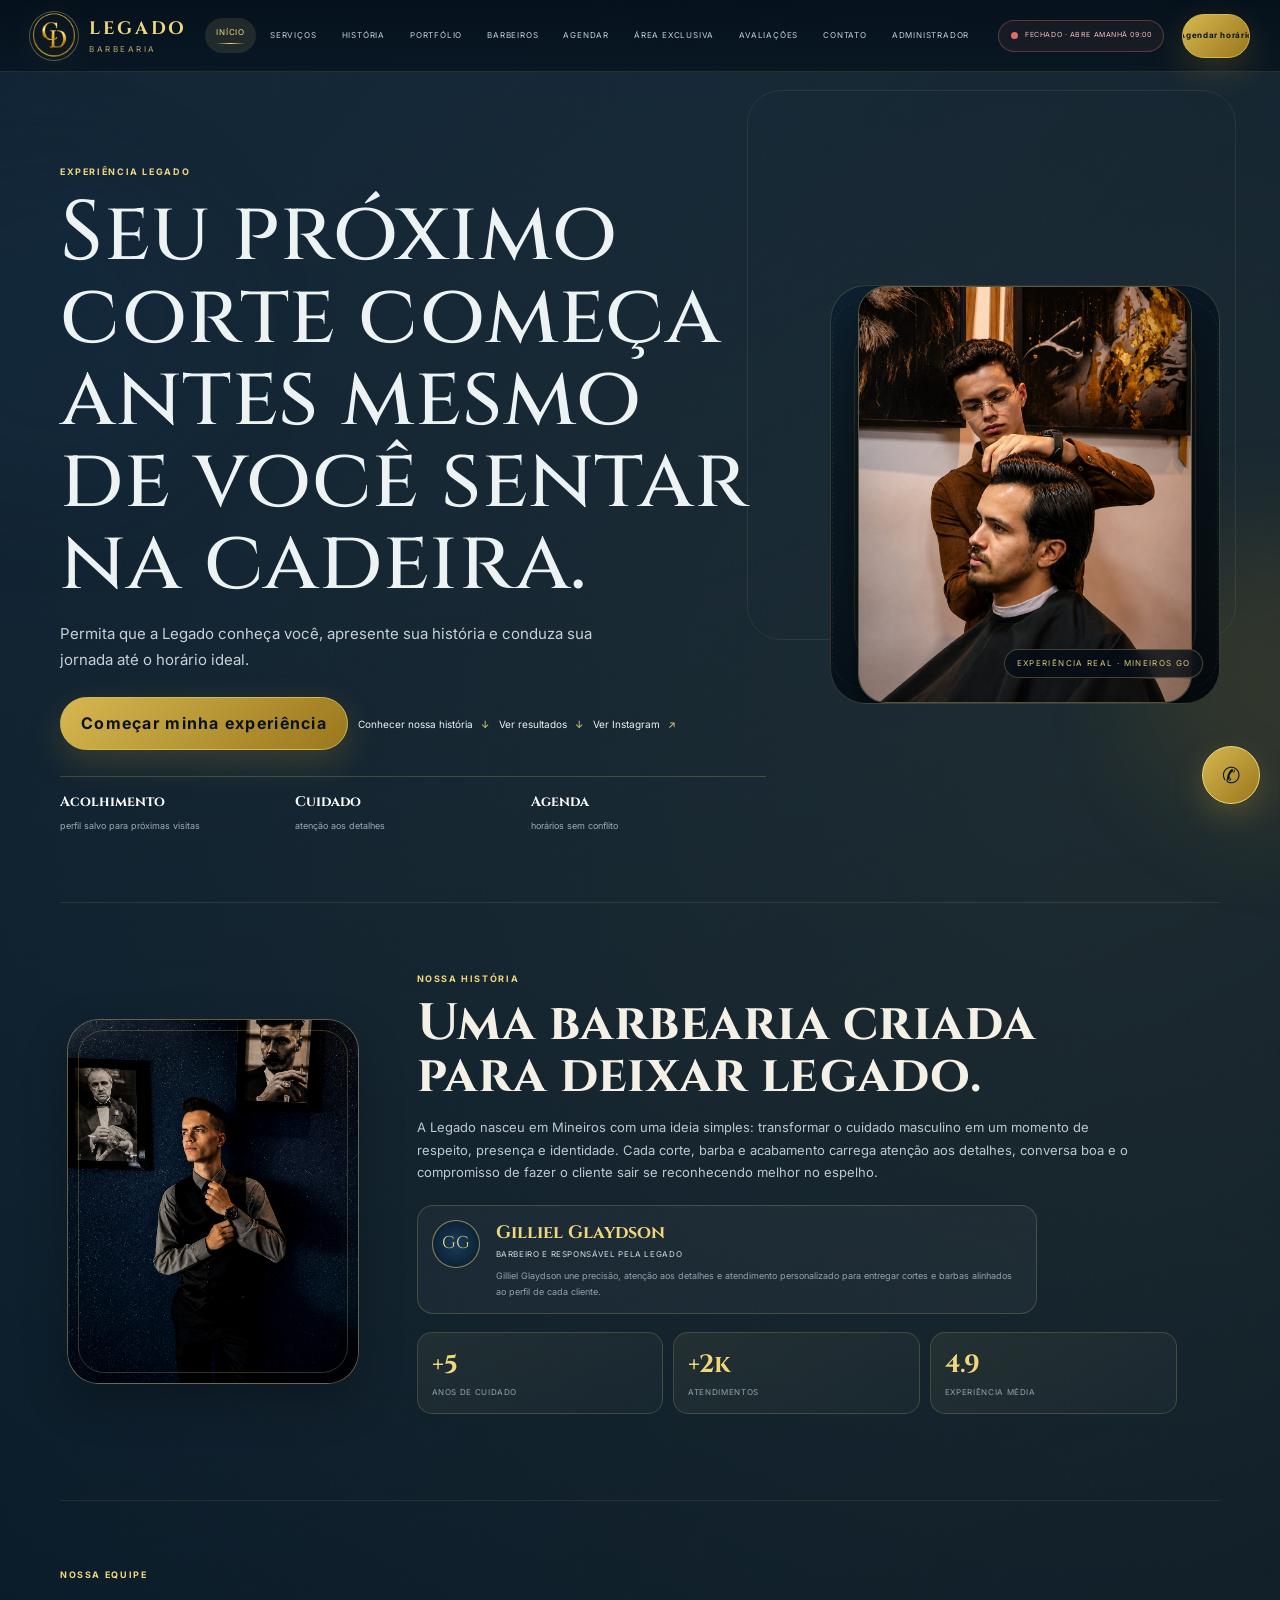
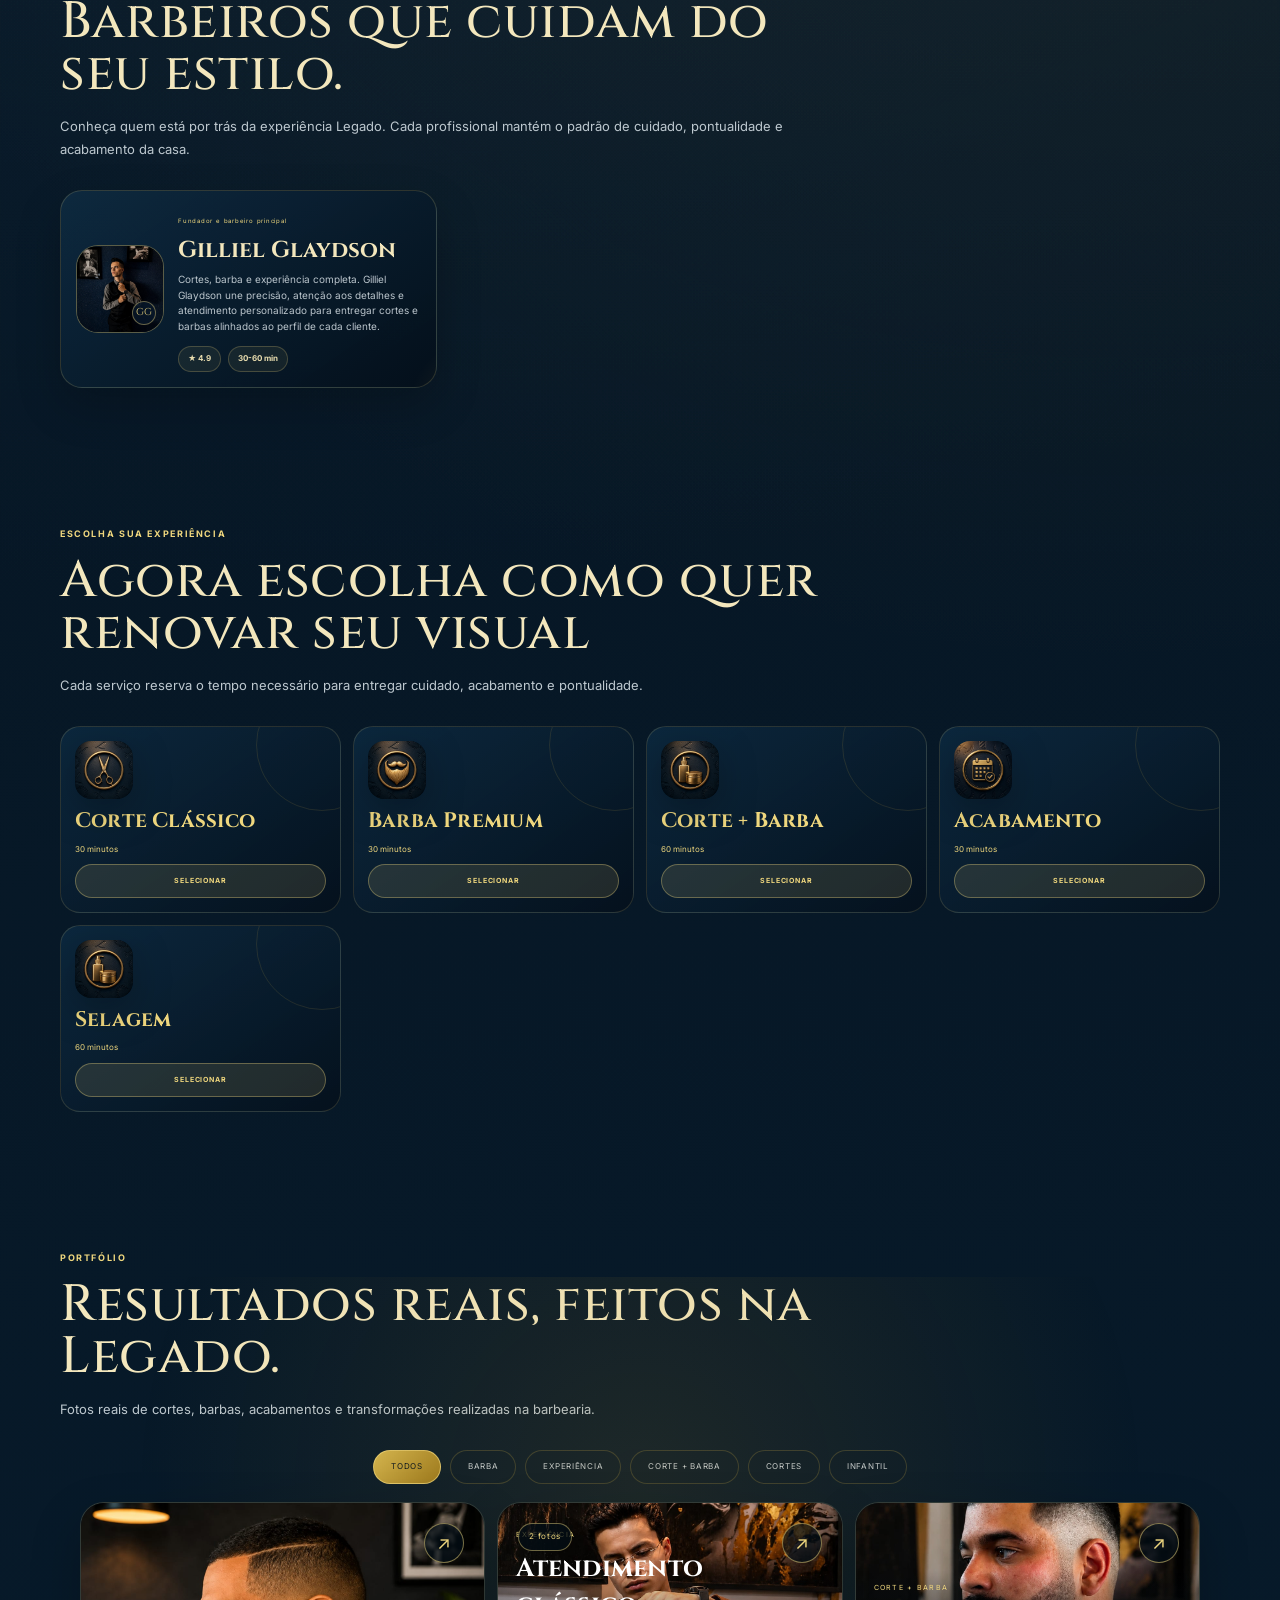
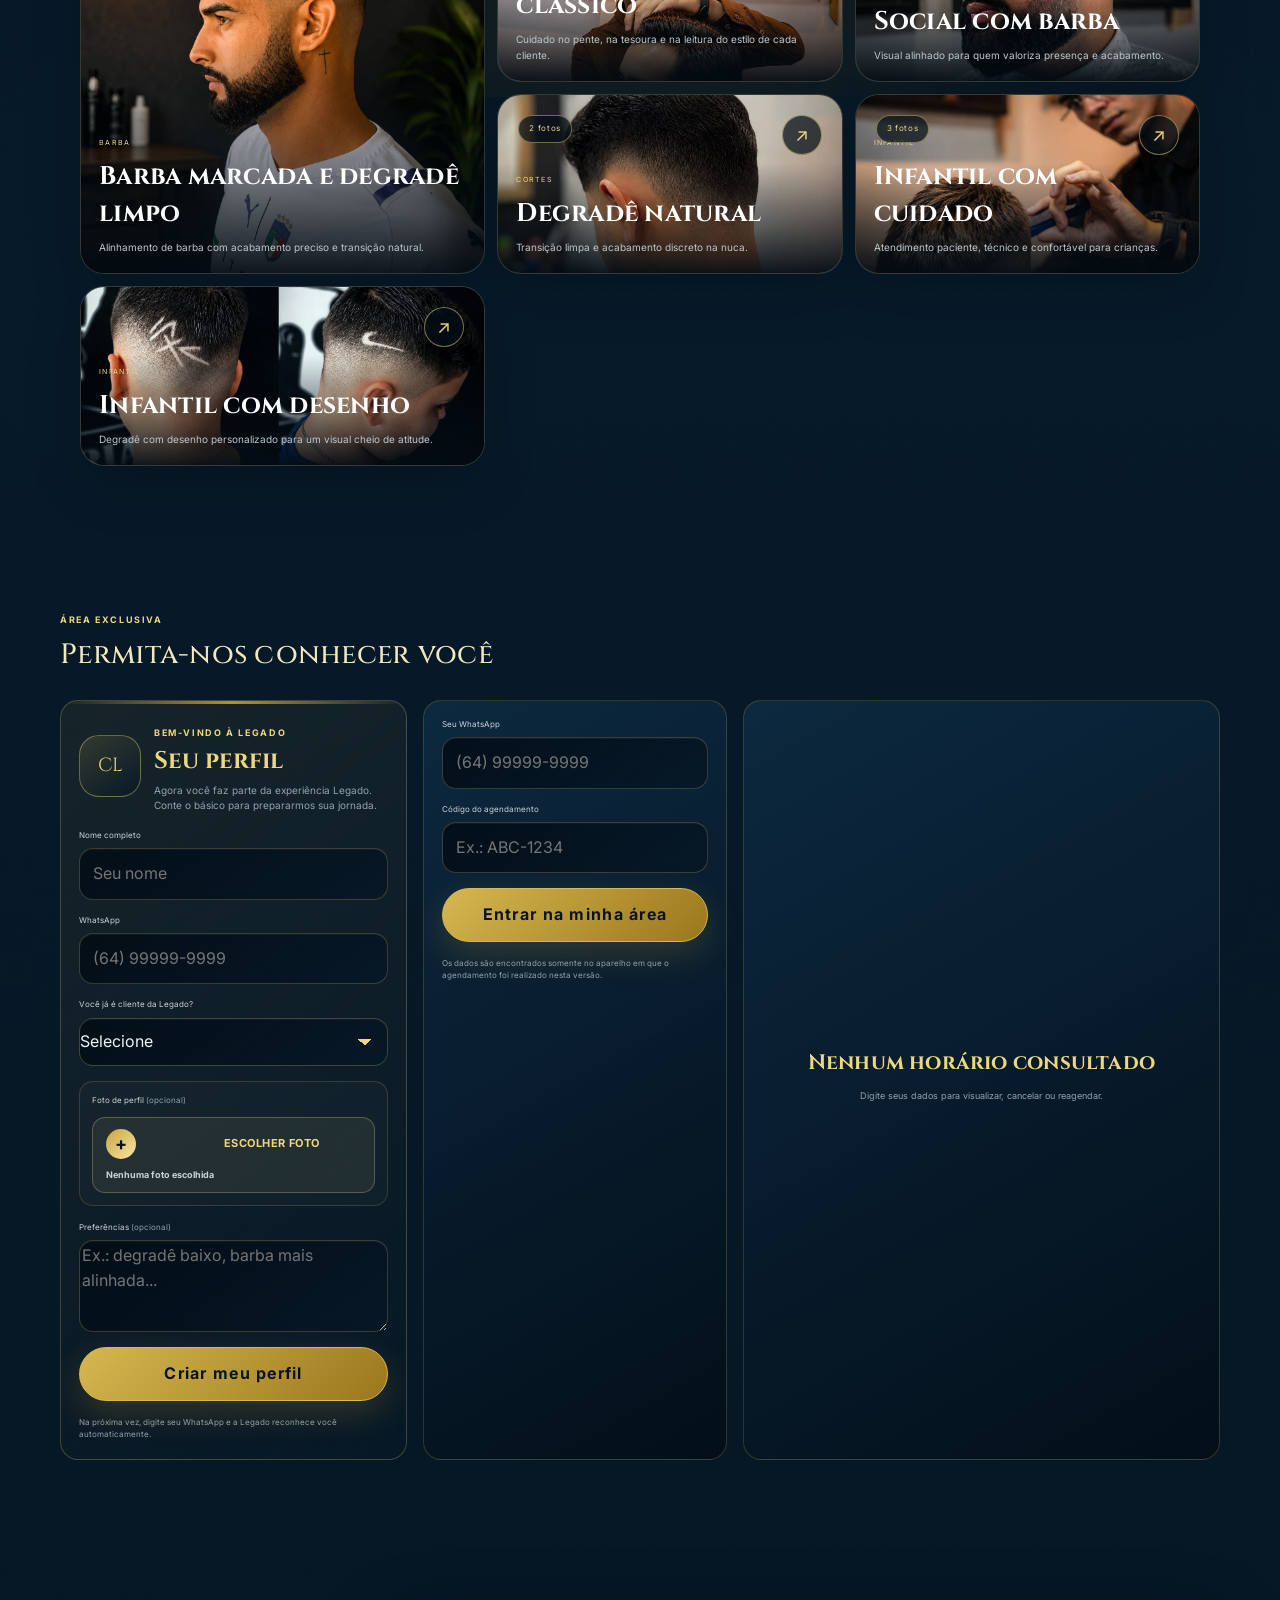
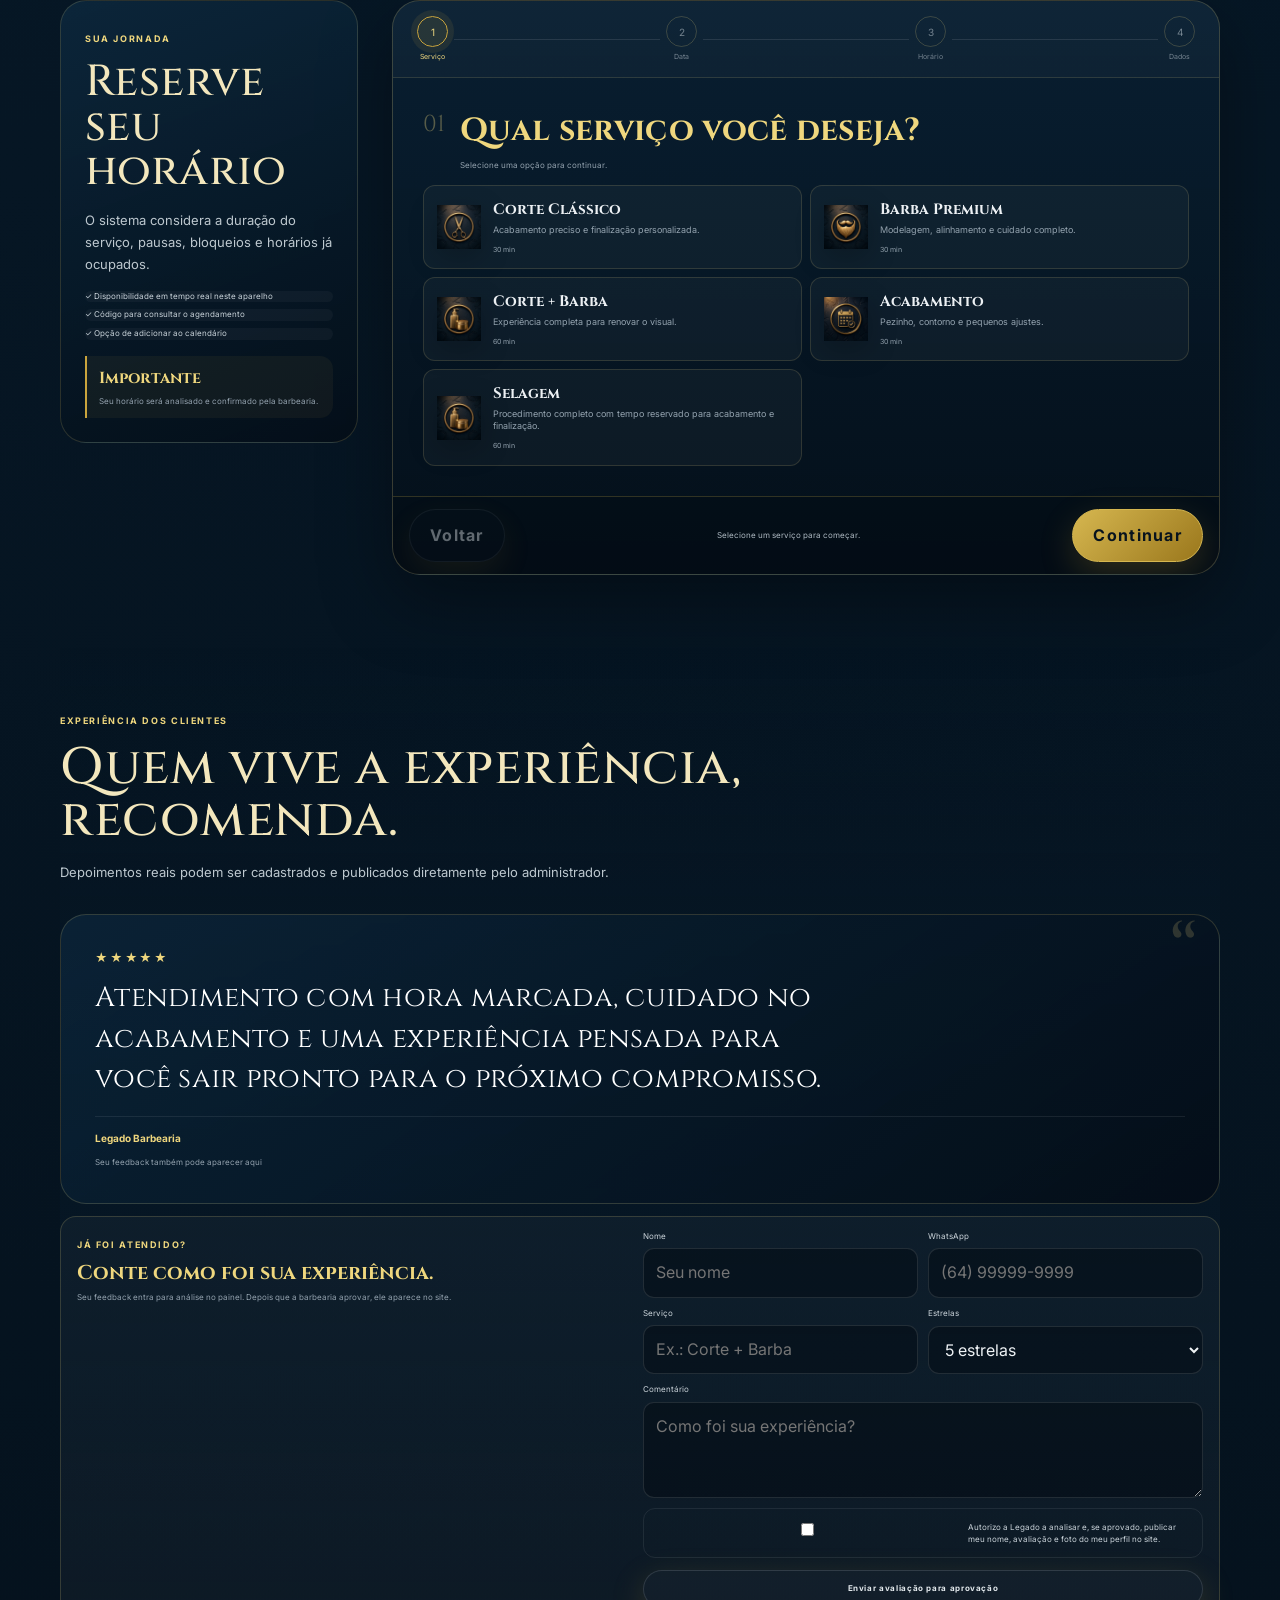
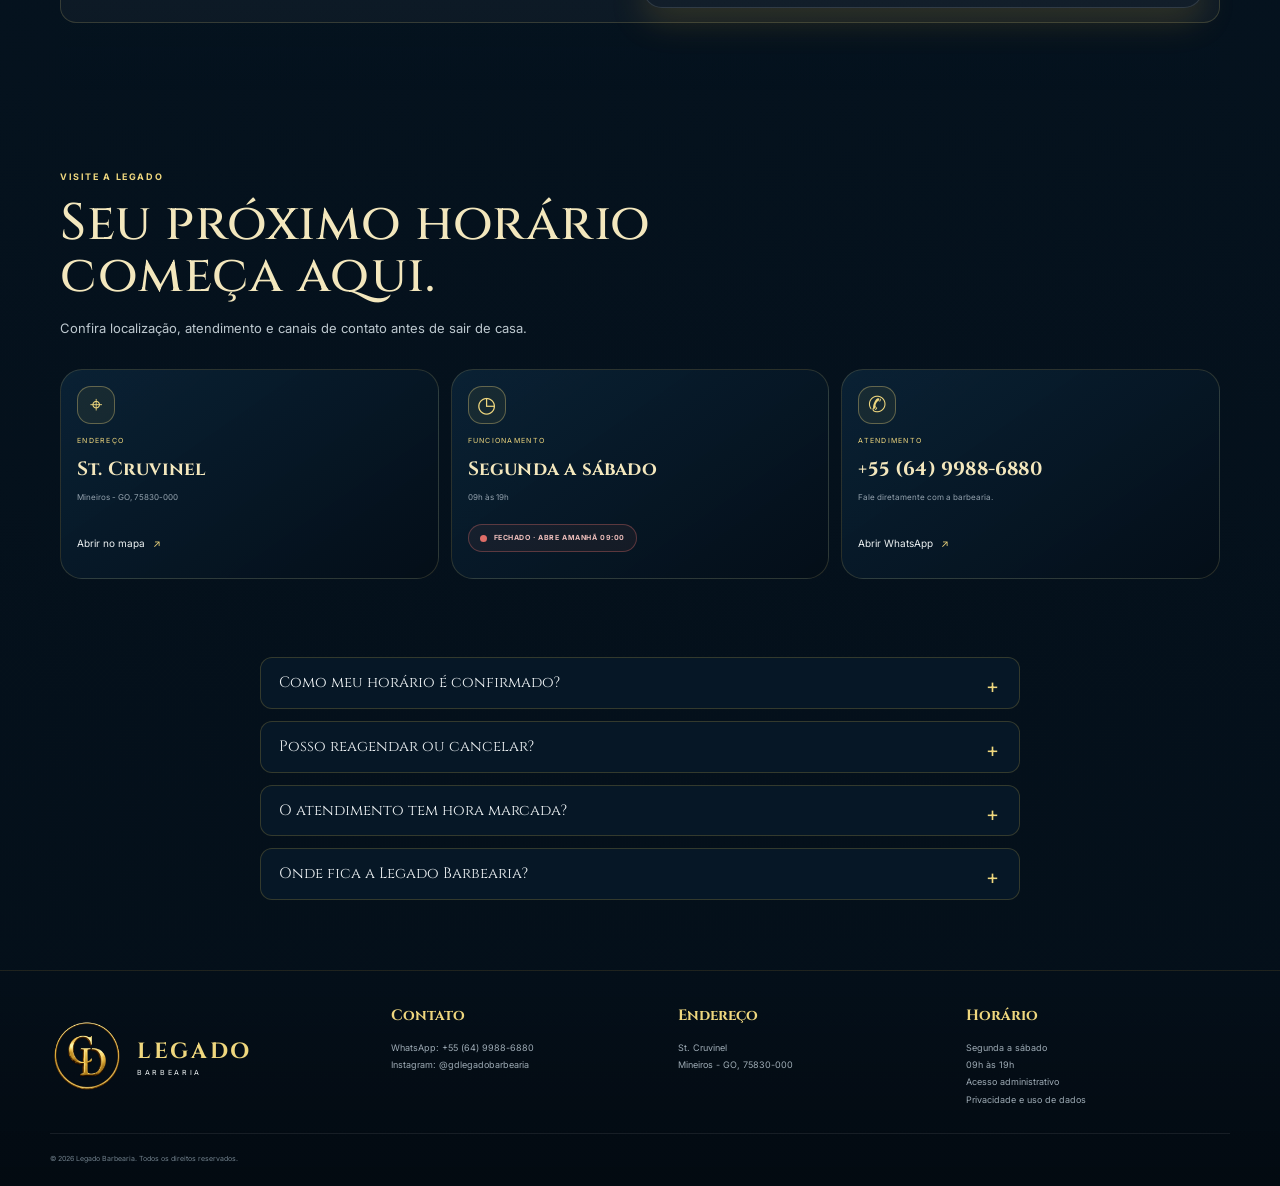
==== commit 7e359f20: "Add files via upload" ====
--- a/index.html
+++ b/index.html
@@ -15,7 +15,7 @@
   <link rel="apple-touch-icon" href="assets/app-icon-192.png" />
   <link rel="preconnect" href="https://fonts.googleapis.com" />
   <link rel="preconnect" href="https://fonts.gstatic.com" crossorigin />
-  <link href="https://fonts.googleapis.com/css2?family=Montserrat:wght@400;500;600;700&family=Playfair+Display:wght@500;600;700&display=swap" rel="stylesheet" />
+  <link href="https://fonts.googleapis.com/css2?family=Cinzel:wght@500;600;700&family=Inter:wght@400;500;600;700;800&family=Playfair+Display:wght@500;600;700&display=swap" rel="stylesheet" />
   <link rel="stylesheet" href="styles.css" />
   <script type="application/ld+json">
   {
@@ -125,6 +125,11 @@
           <div class="professional-monogram">GG</div>
           <div><strong id="professionalName">Gilliel Glaydson</strong><span>Barbeiro e responsável pela Legado</span><p id="professionalBio">Precisão, atenção aos detalhes e atendimento personalizado.</p></div>
         </div>
+        <div class="about-stats" aria-label="Números da Legado Barbearia">
+          <div><strong>+5</strong><span>anos de cuidado</span></div>
+          <div><strong>+2k</strong><span>atendimentos</span></div>
+          <div><strong>4.9</strong><span>experiência média</span></div>
+        </div>
         <div class="about-actions">
           <a class="button" href="#agendar">Agendar com Gilliel</a>
           <a class="button button-secondary" id="mapButton" href="#" target="_blank" rel="noopener">Como chegar</a>
@@ -206,7 +211,8 @@
               <label><span>Nome completo</span><input id="clientName" name="clientName" type="text" autocomplete="name" placeholder="Digite seu nome" required /></label>
               <label><span>WhatsApp</span><input id="clientPhone" name="clientPhone" type="tel" autocomplete="tel" placeholder="(64) 99999-9999" required /></label>
               <input id="clientPhotoData" type="hidden" />
-              <label class="full"><span>Profissional</span><select id="professional" name="professional"></select></label>
+              <label class="full professional-select-label"><span>Profissional</span><select id="professional" name="professional"></select></label>
+              <div class="booking-barber-cards full" id="bookingBarberCards" aria-label="Selecionar barbeiro"></div>
               <label class="full"><span>Observação <small>(opcional)</small></span><textarea id="notes" name="notes" rows="3" placeholder="Alguma preferência ou observação?"></textarea></label>
               <label class="consent full"><input id="privacyConsent" type="checkbox" required /><span>Concordo que meus dados sejam usados apenas para organizar este agendamento.</span></label>
             </div>
--- a/styles.css
+++ b/styles.css
@@ -1421,3 +1421,381 @@
     grid-template-columns:28px minmax(0,1fr);
   }
 }
+
+/* V40 - Revisao premium SaaS Legado */
+:root{
+  --serif:"Cinzel","Playfair Display",serif;
+  --sans:"Inter","Montserrat",sans-serif;
+  --glass:rgba(6,20,34,.72);
+  --glow:0 0 0 1px rgba(239,215,126,.16),0 22px 58px rgba(0,0,0,.24);
+}
+body.scrolled .site-header{
+  height:64px;
+  background:rgba(5,17,29,.72);
+  box-shadow:0 14px 34px rgba(0,0,0,.22);
+  border-bottom-color:rgba(239,215,126,.18);
+}
+body.scrolled .brand img{
+  width:40px;
+  height:40px;
+}
+.site-header{
+  transition:height .24s ease,background .24s ease,box-shadow .24s ease,border-color .24s ease;
+  backdrop-filter:blur(22px) saturate(1.15);
+}
+.brand img{
+  transition:width .24s ease,height .24s ease,transform .24s ease,filter .24s ease;
+}
+.brand:hover img{
+  transform:translateY(-2px) scale(1.03);
+  filter:drop-shadow(0 0 18px rgba(239,215,126,.32));
+}
+.hero-copy h1,
+.section-heading h2,
+.booking-intro h2,
+.experience-card h2,
+.about-copy h2,
+.form-title h3,
+.service-card h3,
+.portfolio-card-content h3,
+.testimonial-card blockquote,
+.visit-card h3,
+.empty-state strong{
+  letter-spacing:.01em;
+}
+.hero{
+  perspective:1200px;
+}
+.hero-mark{
+  transform-style:preserve-3d;
+}
+.hero-experience-photo{
+  transition:transform .6s ease,filter .35s ease;
+}
+.hero-mark:hover .hero-experience-photo{
+  transform:translate3d(0,-8px,24px) scale(1.015);
+}
+.button{
+  position:relative;
+  overflow:hidden;
+}
+.button:before{
+  content:"";
+  position:absolute;
+  inset:-60% auto -60% -45%;
+  width:42%;
+  background:linear-gradient(90deg,transparent,rgba(255,255,255,.42),transparent);
+  transform:skewX(-18deg);
+  opacity:0;
+}
+.button:hover:before{
+  animation:buttonSheen .85s ease;
+}
+@keyframes buttonSheen{
+  0%{left:-45%;opacity:0}
+  22%{opacity:.55}
+  100%{left:120%;opacity:0}
+}
+.section{
+  position:relative;
+}
+.section:target .section-heading{
+  animation:premiumFocus .48s ease both;
+}
+@keyframes premiumFocus{
+  from{transform:translateY(8px);opacity:.82}
+  to{transform:none;opacity:1}
+}
+.about-stats{
+  display:grid;
+  grid-template-columns:repeat(3,minmax(0,1fr));
+  gap:10px;
+  margin:18px 0 24px;
+}
+.about-stats div{
+  padding:14px;
+  border:1px solid rgba(239,215,126,.18);
+  border-radius:15px;
+  background:linear-gradient(145deg,rgba(239,215,126,.07),rgba(255,255,255,.025));
+}
+.about-stats strong{
+  display:block;
+  font-family:var(--serif);
+  color:var(--gold-light);
+  font-size:25px;
+}
+.about-stats span{
+  display:block;
+  margin-top:4px;
+  color:var(--muted);
+  font-size:8px;
+  text-transform:uppercase;
+  letter-spacing:.08em;
+}
+.booking-barber-cards{
+  display:grid;
+  grid-template-columns:repeat(2,minmax(0,1fr));
+  gap:10px;
+}
+.professional-select-label{
+  display:none!important;
+}
+.booking-barber-card{
+  border:1px solid rgba(255,255,255,.09);
+  border-radius:16px;
+  padding:12px;
+  background:linear-gradient(145deg,rgba(255,255,255,.035),rgba(3,14,24,.44));
+  color:var(--text);
+  display:grid;
+  grid-template-columns:48px minmax(0,1fr);
+  gap:11px;
+  text-align:left;
+  cursor:pointer;
+  transition:transform .2s ease,border-color .2s ease,box-shadow .2s ease,background .2s ease;
+}
+.booking-barber-card:hover{
+  transform:translateY(-3px);
+  border-color:rgba(239,215,126,.38);
+  box-shadow:0 16px 30px rgba(0,0,0,.18);
+}
+.booking-barber-card.selected{
+  border-color:rgba(239,215,126,.78);
+  background:linear-gradient(145deg,rgba(215,180,74,.14),rgba(7,24,39,.7));
+  box-shadow:var(--glow);
+}
+.booking-barber-photo{
+  position:relative;
+  width:48px;
+  height:48px;
+  border-radius:14px;
+  overflow:hidden;
+  border:1px solid rgba(239,215,126,.3);
+  background:#071728;
+}
+.booking-barber-photo img{
+  width:100%;
+  height:100%;
+  object-fit:cover;
+}
+.booking-barber-photo i{
+  position:absolute;
+  inset:auto 4px 4px auto;
+  min-width:20px;
+  height:20px;
+  border-radius:999px;
+  display:grid;
+  place-items:center;
+  padding:0 4px;
+  background:rgba(7,23,40,.82);
+  color:var(--gold-light);
+  font-style:normal;
+  font-size:8px;
+}
+.booking-barber-copy{
+  min-width:0;
+  display:grid;
+  gap:3px;
+}
+.booking-barber-copy small{
+  color:var(--gold);
+  font-size:7px;
+  letter-spacing:.12em;
+  text-transform:uppercase;
+}
+.booking-barber-copy strong{
+  color:#fff8df;
+  font-size:14px;
+}
+.booking-barber-copy em{
+  color:var(--muted);
+  font-style:normal;
+  font-size:9px;
+  line-height:1.35;
+}
+.booking-barber-meta{
+  grid-column:1/-1;
+  display:flex;
+  justify-content:space-between;
+  gap:8px;
+  align-items:center;
+  color:#dce6eb;
+  font-size:9px;
+}
+.booking-barber-meta b{
+  color:var(--gold-light);
+}
+.booking-barber-select{
+  grid-column:1/-1;
+  display:grid;
+  place-items:center;
+  min-height:30px;
+  border-radius:10px;
+  background:rgba(239,215,126,.08);
+  color:var(--gold-light);
+  font-size:8px;
+  text-transform:uppercase;
+  letter-spacing:.12em;
+}
+.booking-barber-card.selected .booking-barber-select{
+  background:linear-gradient(135deg,#d6b750,#a98120);
+  color:#07131d;
+  font-weight:800;
+}
+.barber-card{
+  position:relative;
+  overflow:hidden;
+}
+.barber-card:after{
+  content:"";
+  position:absolute;
+  inset:auto -35% -55% auto;
+  width:170px;
+  height:170px;
+  border-radius:50%;
+  background:radial-gradient(circle,rgba(239,215,126,.12),transparent 62%);
+  pointer-events:none;
+}
+.barber-card-meta{
+  display:flex;
+  flex-wrap:wrap;
+  gap:7px;
+  margin-top:12px;
+}
+.barber-card-meta span{
+  border:1px solid rgba(239,215,126,.22);
+  border-radius:999px;
+  padding:6px 9px;
+  background:rgba(239,215,126,.065);
+  color:#e7dcae;
+  font-size:8px;
+  font-weight:700;
+}
+.booking-review{
+  border:1px solid rgba(239,215,126,.24);
+  border-radius:18px;
+  padding:16px;
+  margin-bottom:16px;
+  background:radial-gradient(circle at 100% 0,rgba(215,180,74,.13),transparent 34%),rgba(3,14,24,.52);
+}
+.booking-review-head{
+  display:flex;
+  align-items:center;
+  justify-content:space-between;
+  gap:12px;
+  padding-bottom:12px;
+  border-bottom:1px solid rgba(255,255,255,.08);
+  margin-bottom:12px;
+}
+.booking-review-head span{
+  color:var(--gold);
+  font-size:8px;
+  letter-spacing:.14em;
+}
+.booking-review-head strong{
+  font-family:var(--serif);
+  color:#fff8df;
+  font-size:22px;
+}
+.booking-review-grid div{
+  background:rgba(255,255,255,.035);
+  border-color:rgba(255,255,255,.08);
+}
+.date-strip{
+  scrollbar-width:thin;
+  scrollbar-color:rgba(239,215,126,.45) transparent;
+}
+.date-button,
+.time-button,
+.choice{
+  transition:transform .18s ease,border-color .18s ease,background .18s ease,box-shadow .18s ease;
+}
+.date-button:hover:not(:disabled),
+.choice:hover{
+  transform:translateY(-2px);
+  border-color:rgba(239,215,126,.4);
+}
+.choice.selected{
+  transform:scale(1.015);
+}
+.choice{
+  display:grid;
+  grid-template-columns:44px minmax(0,1fr);
+  gap:12px;
+  align-items:center;
+}
+.choice img{
+  width:44px;
+  height:44px;
+  object-fit:contain;
+  filter:drop-shadow(0 8px 14px rgba(0,0,0,.22));
+}
+.choice span{
+  min-width:0;
+  display:grid;
+  gap:3px;
+}
+.choice em{
+  color:var(--muted);
+  font-size:9px;
+  line-height:1.35;
+  font-style:normal;
+  display:-webkit-box;
+  -webkit-line-clamp:2;
+  -webkit-box-orient:vertical;
+  overflow:hidden;
+}
+.portfolio-card img{
+  transform:scale(1.01);
+  transition:transform .7s ease,filter .4s ease;
+}
+.portfolio-card:hover img{
+  transform:scale(1.08);
+  filter:saturate(1.1) contrast(1.03);
+}
+.testimonial-card{
+  scroll-snap-align:center;
+}
+.testimonials-grid{
+  scroll-snap-type:x mandatory;
+}
+.mobile-booking-cta{
+  min-height:38px!important;
+  box-shadow:0 8px 22px rgba(0,0,0,.22)!important;
+  font-size:8px!important;
+}
+@media(max-width:720px){
+  .about-stats{
+    grid-template-columns:repeat(3,minmax(0,1fr));
+    gap:7px;
+  }
+  .about-stats div{
+    padding:10px 8px;
+  }
+  .about-stats strong{
+    font-size:20px;
+  }
+  .about-stats span{
+    font-size:7px;
+    line-height:1.25;
+  }
+  .booking-barber-cards{
+    grid-template-columns:1fr;
+  }
+  .booking-barber-card{
+    grid-template-columns:44px minmax(0,1fr);
+    padding:11px;
+  }
+  .booking-barber-photo{
+    width:44px;
+    height:44px;
+  }
+  .booking-review-head{
+    display:grid;
+  }
+  .booking-review-head strong{
+    font-size:19px;
+  }
+  .booking-review{
+    padding:13px;
+  }
+}
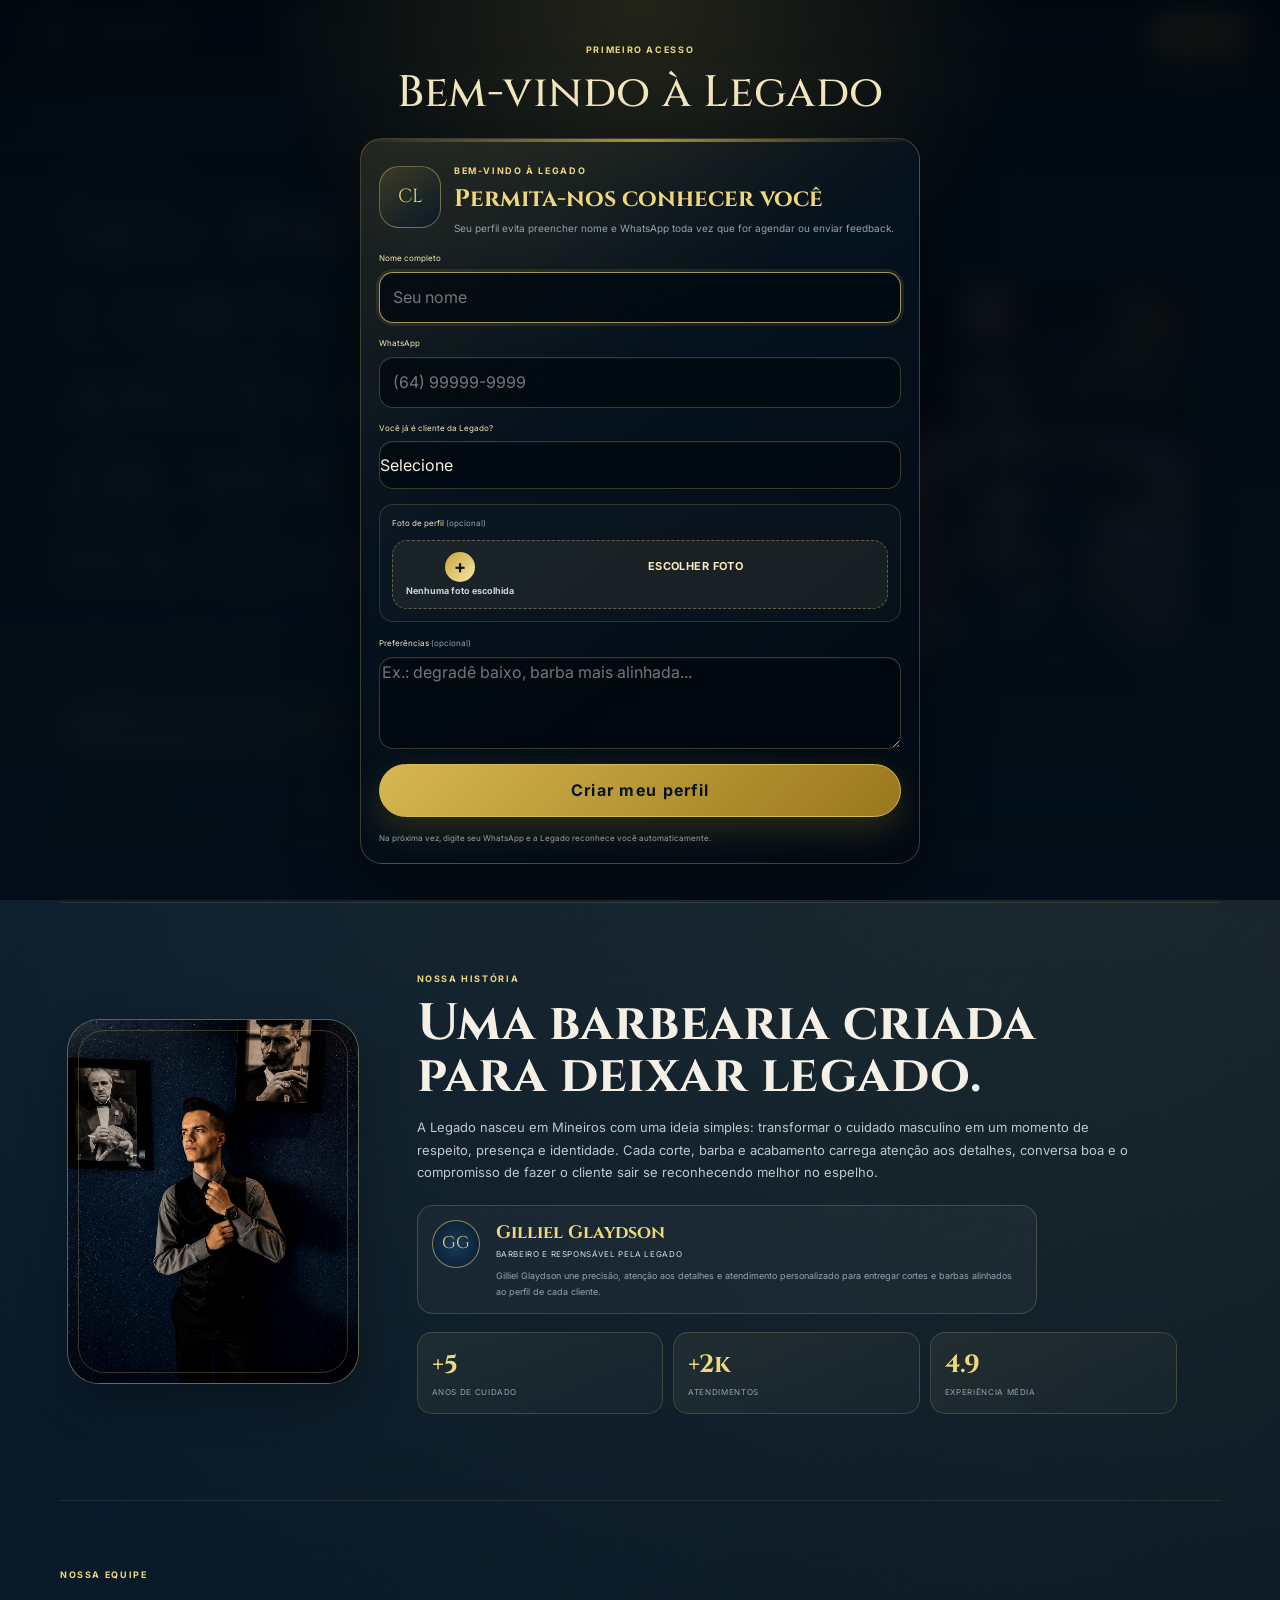
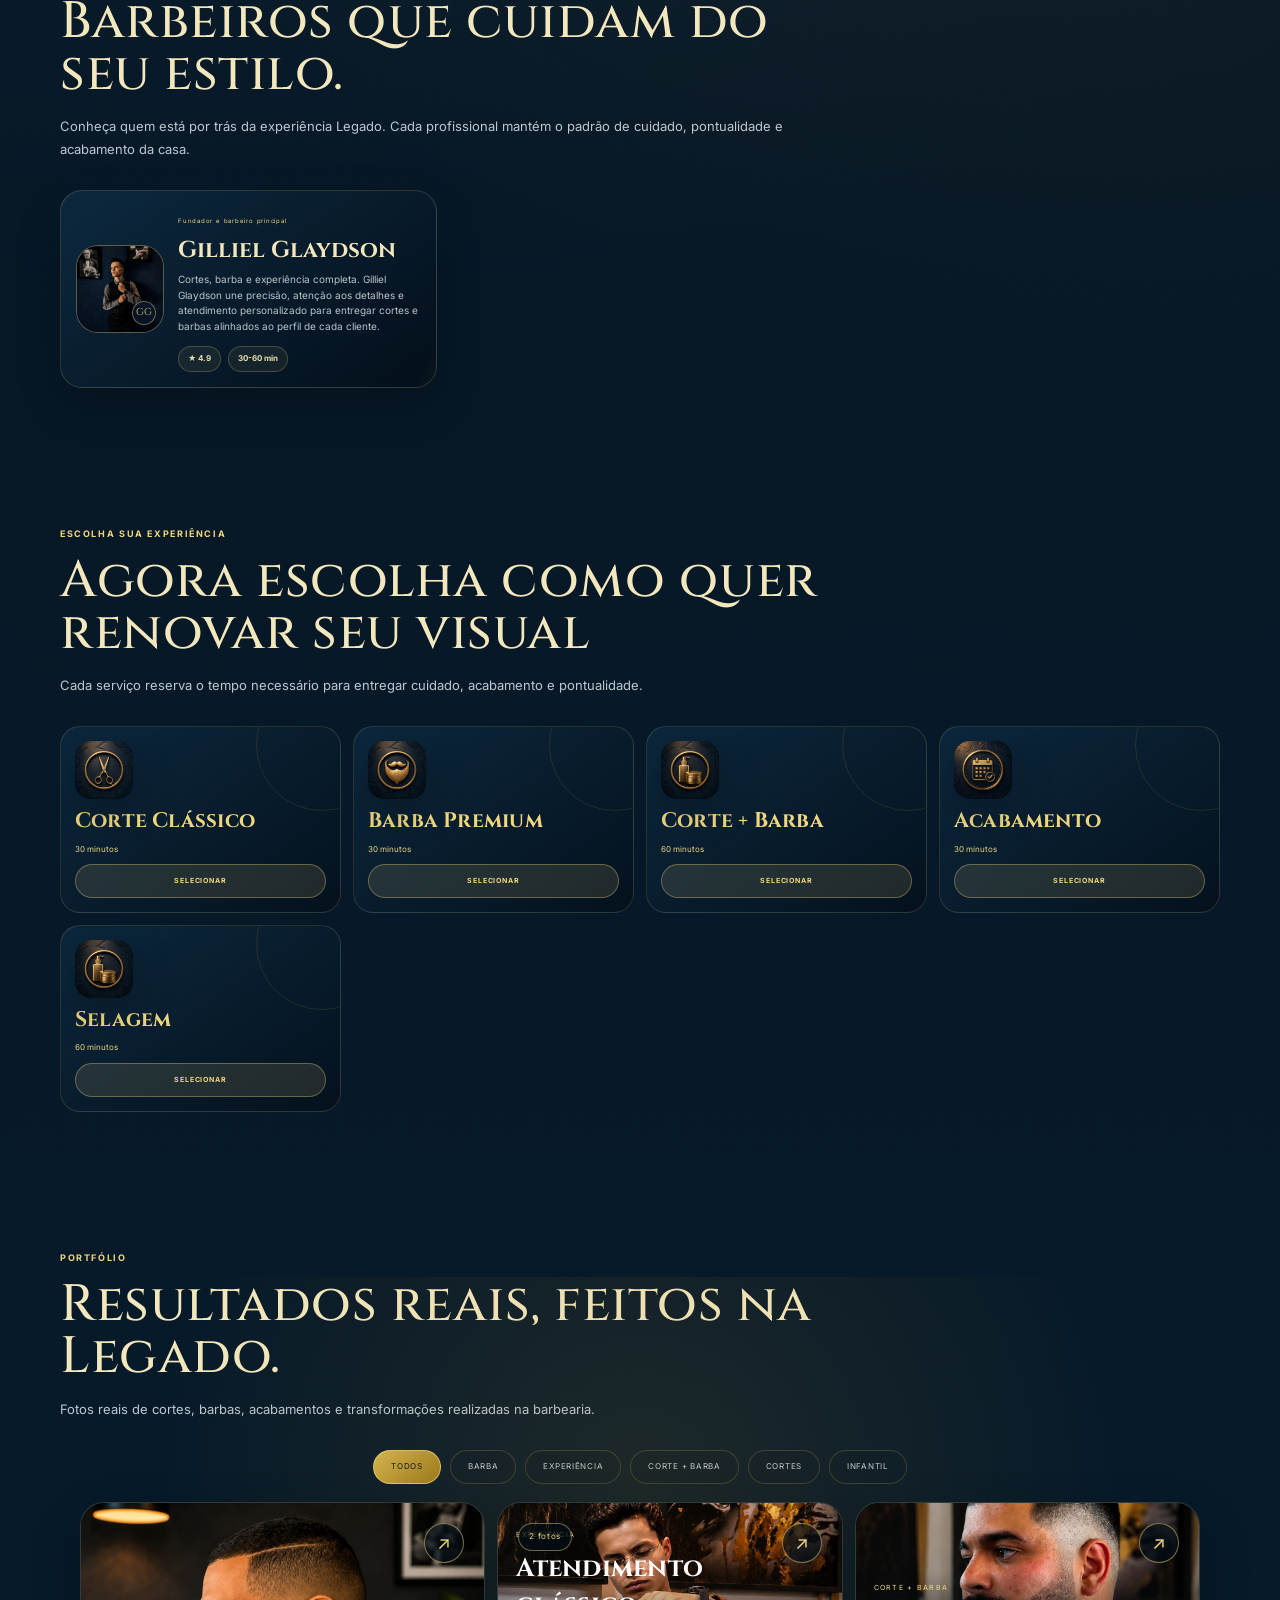
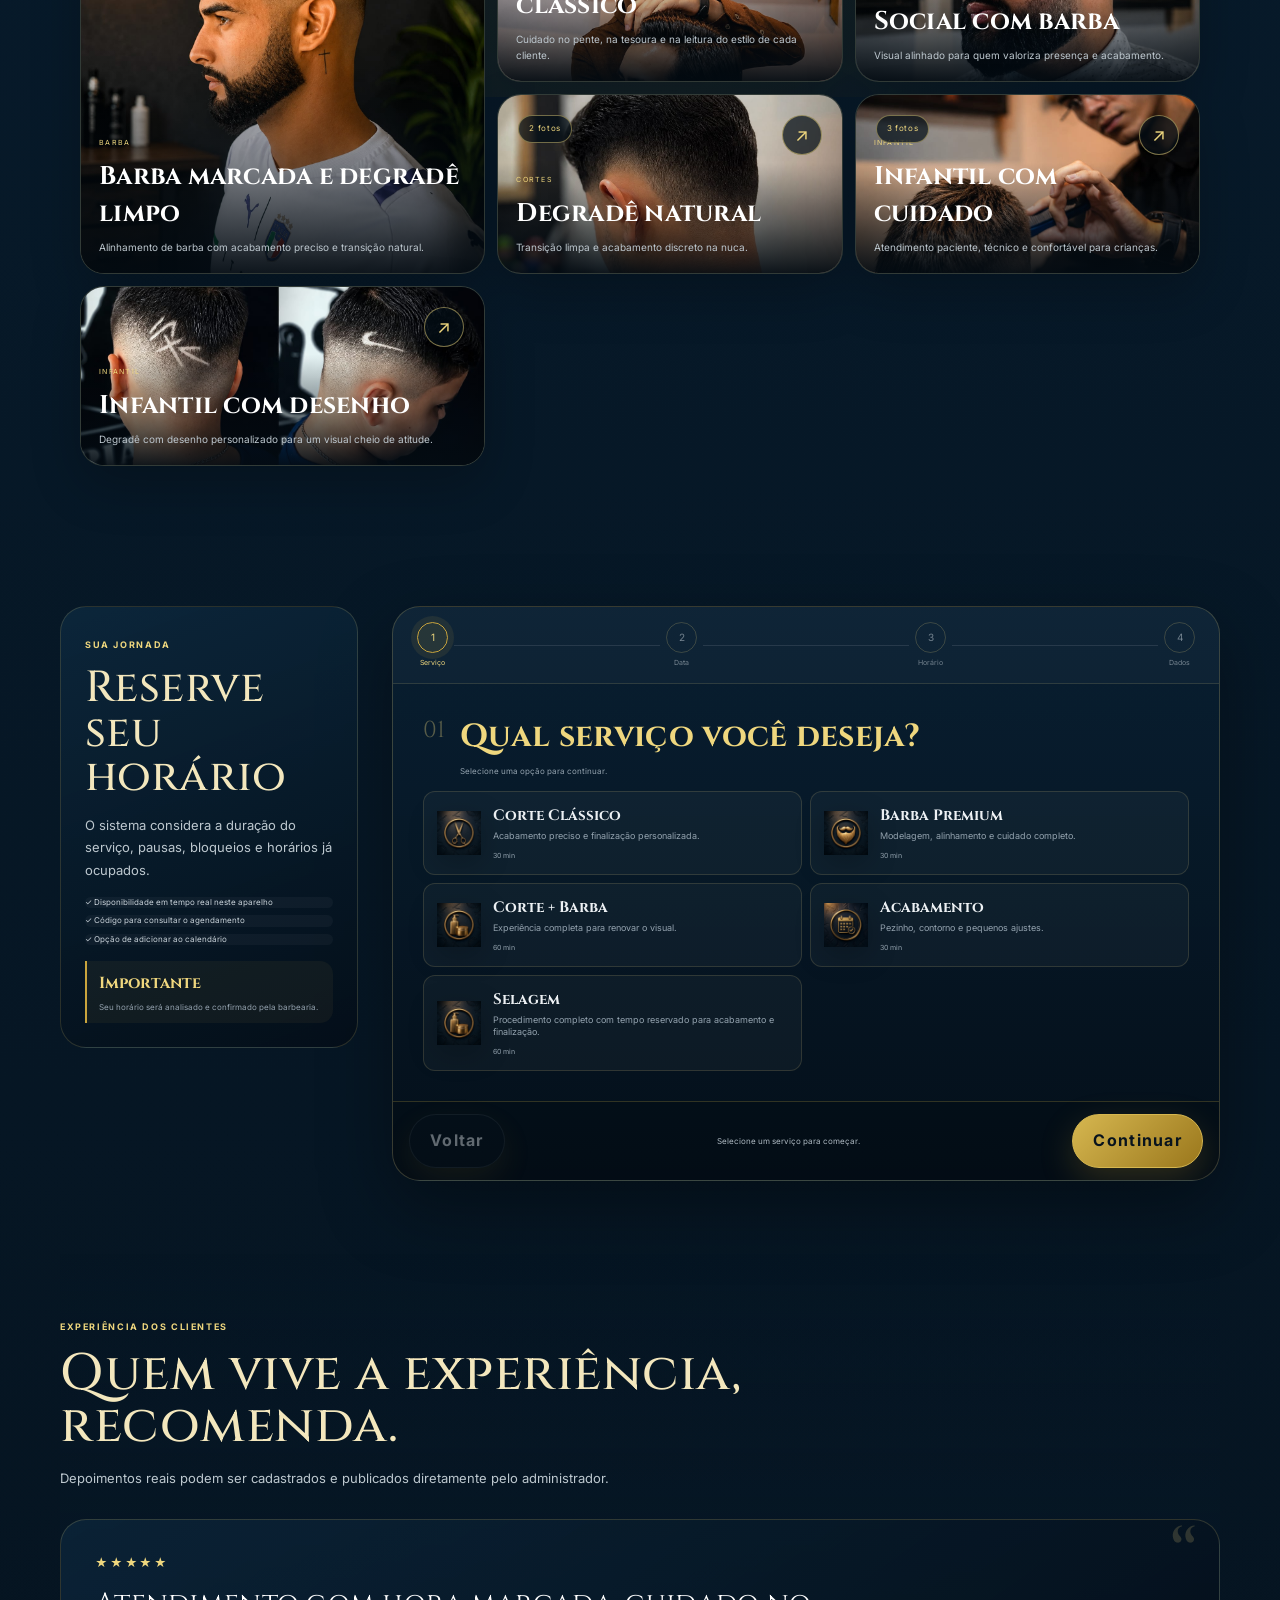
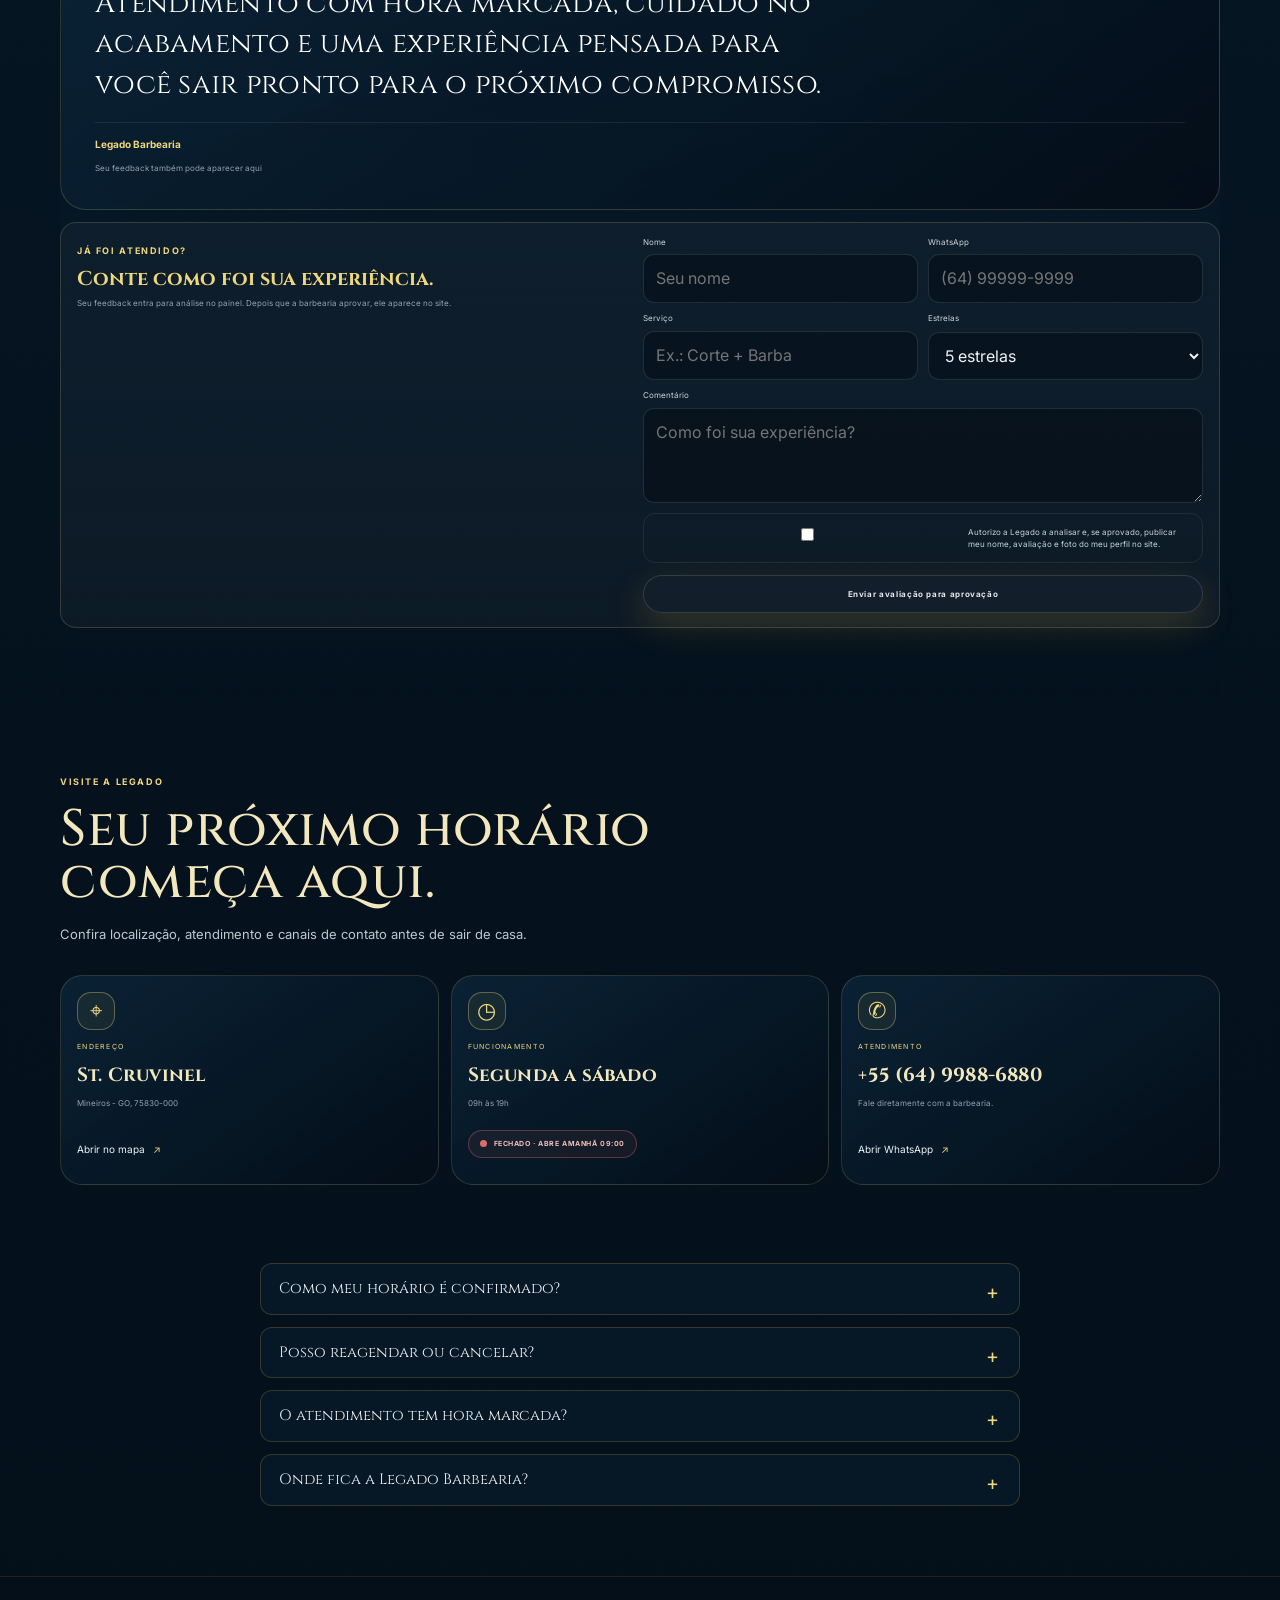
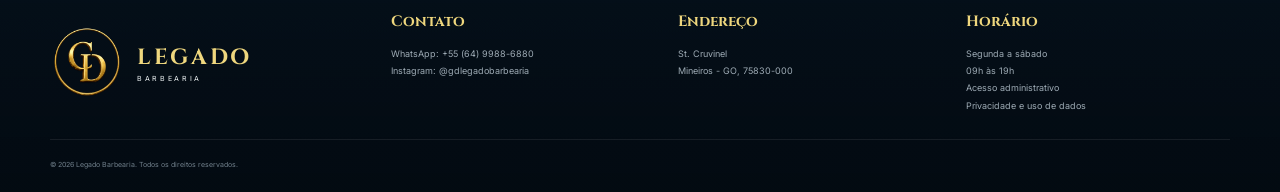
==== commit 5e32df0f: "Add files via upload" ====
--- a/index.html
+++ b/index.html
@@ -47,7 +47,6 @@
       <a href="#portfolio">Portfólio</a>
       <a href="#barbeiros">Barbeiros</a>
       <a href="#agendar">Agendar</a>
-      <a href="#meus-horarios">Área exclusiva</a>
       <a href="#avaliacoes">Avaliações</a>
       <a href="#visite">Contato</a>
       <a href="admin.html">Administrador</a>
@@ -63,7 +62,7 @@
         <h1 id="heroTitle">Seu próximo corte começa antes mesmo de você sentar na cadeira.</h1>
         <p id="heroText">Permita que a Legado conheça você, apresente sua história e conduza sua jornada até o horário ideal.</p>
         <div class="hero-actions">
-          <a class="button" id="heroPrimaryCta" href="#meus-horarios">Começar minha experiência</a>
+          <a class="button" id="heroPrimaryCta" href="#agendar">Começar minha experiência</a>
           <a class="text-link" href="#sobre">Conhecer nossa história <span>↓</span></a>
           <a class="text-link" href="#portfolio">Ver resultados <span>↓</span></a>
           <a class="text-link" id="heroInstagram" href="#" target="_blank" rel="noopener">Ver Instagram <span>↗</span></a>
@@ -102,11 +101,11 @@
         <article class="tutorial-step reveal"><span class="tutorial-number">03</span><div><small>HORÁRIO</small><h3>Selecione um horário livre</h3><p>Os horários ocupados, pausas e bloqueios são retirados automaticamente da lista.</p></div></article>
         <article class="tutorial-step reveal"><span class="tutorial-number">04</span><div><small>PERFIL</small><h3>Permita-nos conhecer você</h3><p>Informe nome, WhatsApp e preferências para a Legado preparar um atendimento mais pessoal.</p></div></article>
         <article class="tutorial-step reveal"><span class="tutorial-number">05</span><div><small>CONFIRMAÇÃO</small><h3>Envie pelo WhatsApp</h3><p>Ao finalizar, o horário fica pré-reservado e não aparece para outra pessoa neste sistema. A confirmação definitiva é feita pela barbearia.</p></div></article>
-        <article class="tutorial-step reveal"><span class="tutorial-number">06</span><div><small>DEPOIS</small><h3>Consulte ou reagende</h3><p>Use seu WhatsApp e o código do agendamento na sua área exclusiva.</p></div></article>
+        <article class="tutorial-step reveal"><span class="tutorial-number">06</span><div><small>DEPOIS</small><h3>Volte sem repetir dados</h3><p>Seu nome, WhatsApp e preferências ficam salvos para próximos agendamentos e avaliações.</p></div></article>
       </div>
       <div class="tutorial-callout reveal">
         <div><span class="eyebrow">DICA IMPORTANTE</span><h3>Guarde o código do seu agendamento</h3><p>Ele permite consultar os detalhes, cancelar ou reagendar no mesmo aparelho enquanto o sistema ainda não estiver conectado ao Supabase.</p></div>
-        <div class="tutorial-actions"><a class="button" href="#meus-horarios">Criar meu perfil</a><a class="button button-secondary" href="#agendar">Ir para agenda</a></div>
+        <div class="tutorial-actions"><a class="button" href="#agendar" data-open-profile>Criar meu perfil</a><a class="button button-secondary" href="#agendar">Ir para agenda</a></div>
       </div>
     </section>
 
@@ -229,15 +228,15 @@
 
     <section class="section manage-section" id="meus-horarios">
       <div class="section-heading reveal">
-        <span class="eyebrow">ÁREA EXCLUSIVA</span>
-        <h2>Permita-nos conhecer você</h2>
-        <p>Crie seu perfil uma vez para a Legado receber você com mais cuidado nas próximas visitas.</p>
+        <span class="eyebrow">PRIMEIRO ACESSO</span>
+        <h2>Bem-vindo à Legado</h2>
+        <p>Antes de agendar, conte o básico uma única vez. Depois disso o site preenche seus dados automaticamente.</p>
       </div>
       <div class="manage-grid reveal">
         <form class="lookup-card profile-card" id="profileForm">
           <div class="profile-card-head">
             <div class="profile-avatar-preview" id="profileAvatarPreview">CL</div>
-            <div><span class="eyebrow">BEM-VINDO À LEGADO</span><h3>Seu perfil</h3><p>Agora você faz parte da experiência Legado. Conte o básico para prepararmos sua jornada.</p></div>
+            <div><span class="eyebrow">BEM-VINDO À LEGADO</span><h3>Permita-nos conhecer você</h3><p>Seu perfil evita preencher nome e WhatsApp toda vez que for agendar ou enviar feedback.</p></div>
           </div>
           <input id="profilePhotoData" type="hidden" />
           <label><span>Nome completo</span><input id="profileName" type="text" autocomplete="name" placeholder="Seu nome" required /></label>
@@ -251,7 +250,7 @@
         <form class="lookup-card" id="lookupForm">
           <label><span>Seu WhatsApp</span><input id="lookupPhone" type="tel" placeholder="(64) 99999-9999" required /></label>
           <label><span>Código do agendamento</span><input id="lookupCode" type="text" placeholder="Ex.: ABC-1234" required /></label>
-          <button class="button" type="submit">Entrar na minha área</button>
+          <button class="button" type="submit">Consultar horário</button>
           <small>Os dados são encontrados somente no aparelho em que o agendamento foi realizado nesta versão.</small>
         </form>
         <div class="lookup-result" id="lookupResult">
--- a/styles.css
+++ b/styles.css
@@ -1799,3 +1799,131 @@
     padding:13px;
   }
 }
+
+/* V41 - Primeiro acesso como cadastro principal */
+body:not(.profile-onboarding-open) #meus-horarios{
+  display:none!important;
+}
+.main-nav a[href="#meus-horarios"]{
+  display:none!important;
+}
+body.profile-onboarding-open{
+  overflow:hidden;
+}
+body.profile-onboarding-open .mobile-booking-cta,
+body.profile-onboarding-open #floatingWhatsapp{
+  opacity:0!important;
+  transform:translateY(14px) scale(.98)!important;
+  pointer-events:none!important;
+}
+body.profile-onboarding-open #meus-horarios{
+  position:fixed!important;
+  inset:0!important;
+  z-index:95!important;
+  display:grid!important;
+  align-content:center!important;
+  justify-items:center!important;
+  order:initial!important;
+  width:100%!important;
+  max-width:none!important;
+  margin:0!important;
+  padding:calc(18px + env(safe-area-inset-top)) 16px calc(18px + env(safe-area-inset-bottom))!important;
+  overflow:auto!important;
+  background:
+    radial-gradient(circle at 50% 0,rgba(215,180,74,.16),transparent 34%),
+    linear-gradient(180deg,rgba(1,8,14,.92),rgba(3,14,24,.98));
+  backdrop-filter:blur(14px);
+}
+body.profile-onboarding-open #meus-horarios .section-heading{
+  width:min(560px,100%)!important;
+  margin:0 auto 14px!important;
+  text-align:center!important;
+  opacity:1!important;
+  transform:none!important;
+}
+body.profile-onboarding-open #meus-horarios .section-heading h2{
+  font-size:clamp(28px,7vw,44px)!important;
+  margin-bottom:8px!important;
+}
+body.profile-onboarding-open #meus-horarios .section-heading p{
+  max-width:480px!important;
+  margin:0 auto!important;
+}
+body.profile-onboarding-open #meus-horarios .manage-grid{
+  width:min(560px,100%)!important;
+  display:block!important;
+  margin:0 auto!important;
+  opacity:1!important;
+  transform:none!important;
+}
+body.profile-onboarding-open #lookupForm,
+body.profile-onboarding-open #lookupResult{
+  display:none!important;
+}
+body.profile-onboarding-open #profileForm{
+  width:100%!important;
+  max-height:none!important;
+  padding:18px!important;
+  border-radius:22px!important;
+  background:
+    linear-gradient(145deg,rgba(239,215,126,.12),rgba(5,18,30,.96) 38%,rgba(2,10,18,.98))!important;
+  box-shadow:0 24px 70px rgba(0,0,0,.48)!important;
+}
+body.profile-onboarding-open #profileForm label span{
+  color:#f5e9bd!important;
+}
+body.profile-onboarding-open #profileForm input,
+body.profile-onboarding-open #profileForm select,
+body.profile-onboarding-open #profileForm textarea{
+  background:rgba(0,8,15,.72)!important;
+  border:1px solid rgba(239,215,126,.24)!important;
+  color:#f7f2df!important;
+}
+body.profile-onboarding-open #profileForm input:focus,
+body.profile-onboarding-open #profileForm select:focus,
+body.profile-onboarding-open #profileForm textarea:focus{
+  border-color:rgba(239,215,126,.68)!important;
+  box-shadow:0 0 0 3px rgba(215,180,74,.11)!important;
+}
+body.profile-onboarding-open .profile-upload-field input{
+  position:absolute!important;
+  width:1px!important;
+  height:1px!important;
+  opacity:0!important;
+  pointer-events:none!important;
+}
+body.profile-onboarding-open .profile-upload-field strong{
+  min-height:50px!important;
+  border:1px dashed rgba(239,215,126,.35)!important;
+  border-radius:15px!important;
+  background:rgba(239,215,126,.07)!important;
+  display:grid!important;
+  gap:3px!important;
+  place-items:center!important;
+  color:#f7e7a9!important;
+  cursor:pointer!important;
+}
+body.profile-onboarding-open #profileSubmitButton{
+  width:100%!important;
+  min-height:46px!important;
+}
+@media(max-width:430px){
+  body.profile-onboarding-open #meus-horarios{
+    align-content:start!important;
+    padding-left:12px!important;
+    padding-right:12px!important;
+  }
+  body.profile-onboarding-open #profileForm{
+    padding:14px!important;
+    border-radius:18px!important;
+  }
+  body.profile-onboarding-open .profile-card-head{
+    grid-template-columns:54px minmax(0,1fr)!important;
+    gap:10px!important;
+  }
+  body.profile-onboarding-open .profile-avatar-preview{
+    width:54px!important;
+    height:54px!important;
+    border-radius:17px!important;
+  }
+}
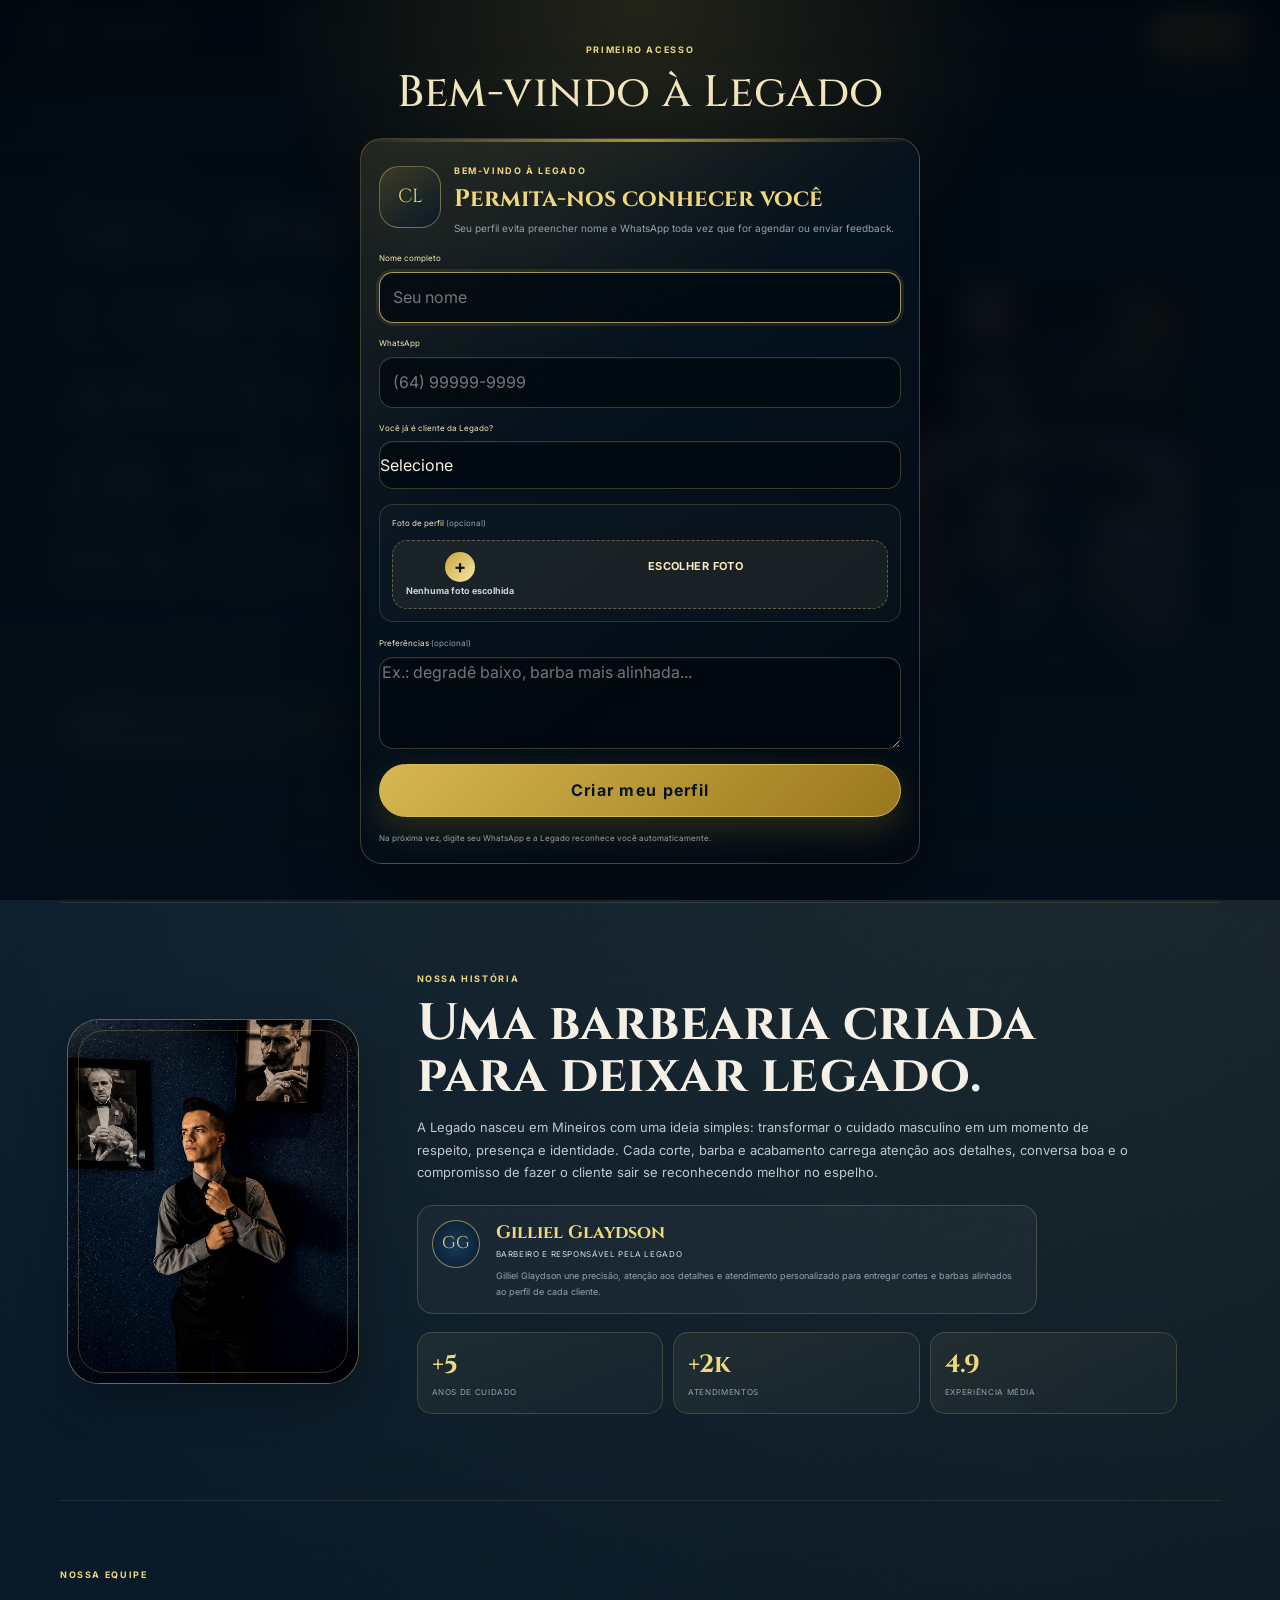
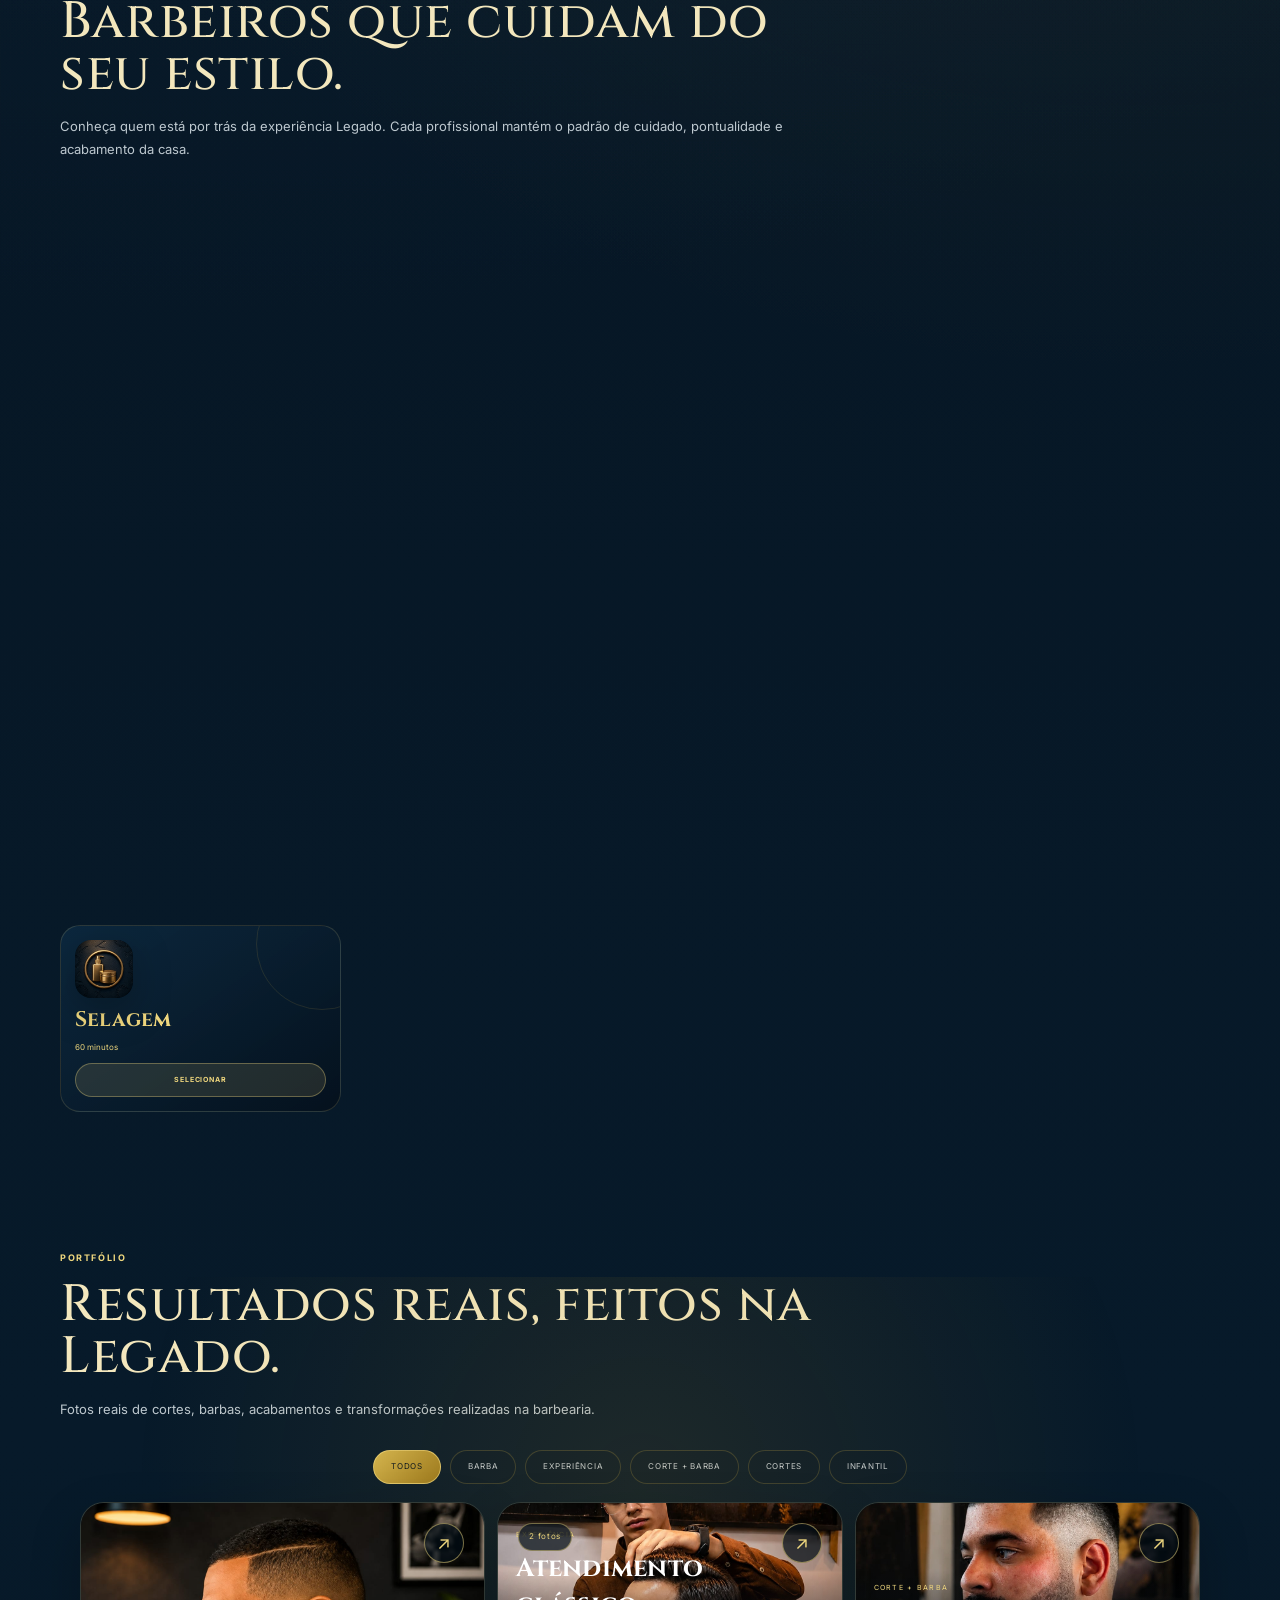
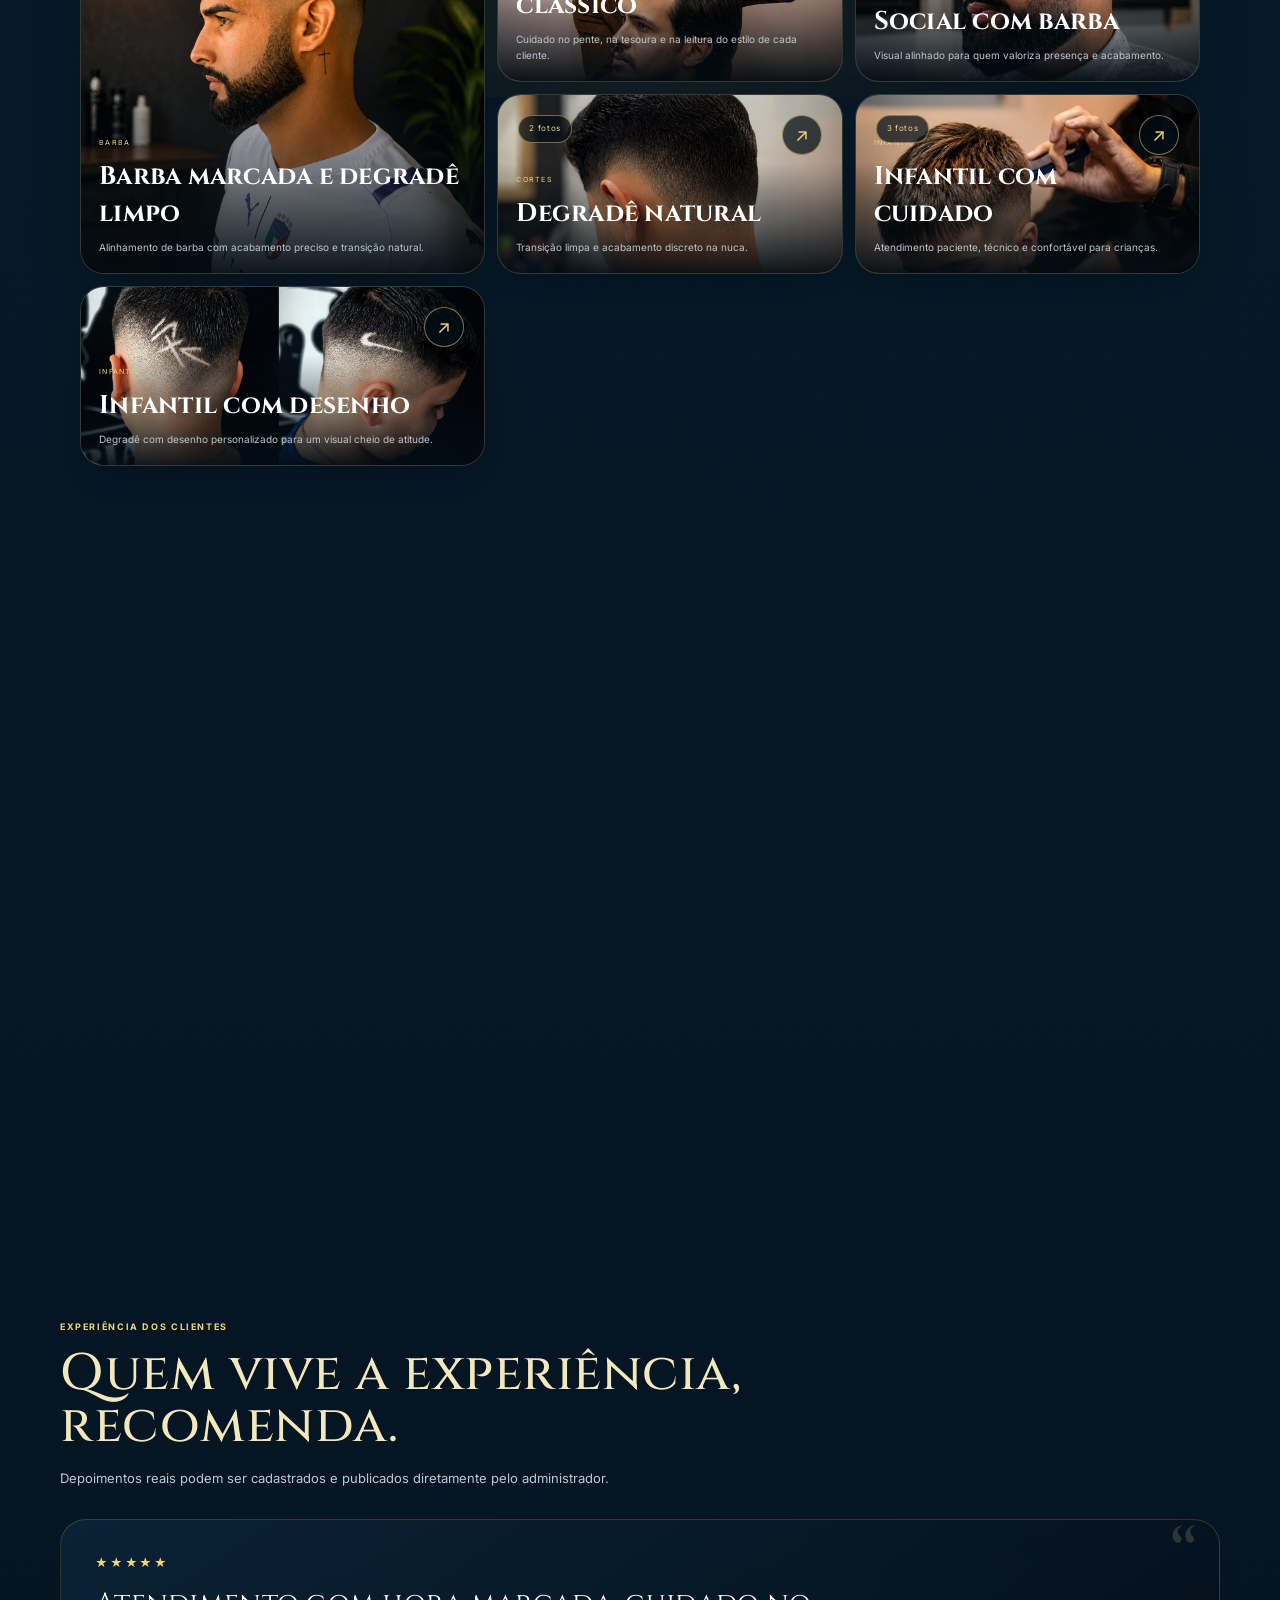
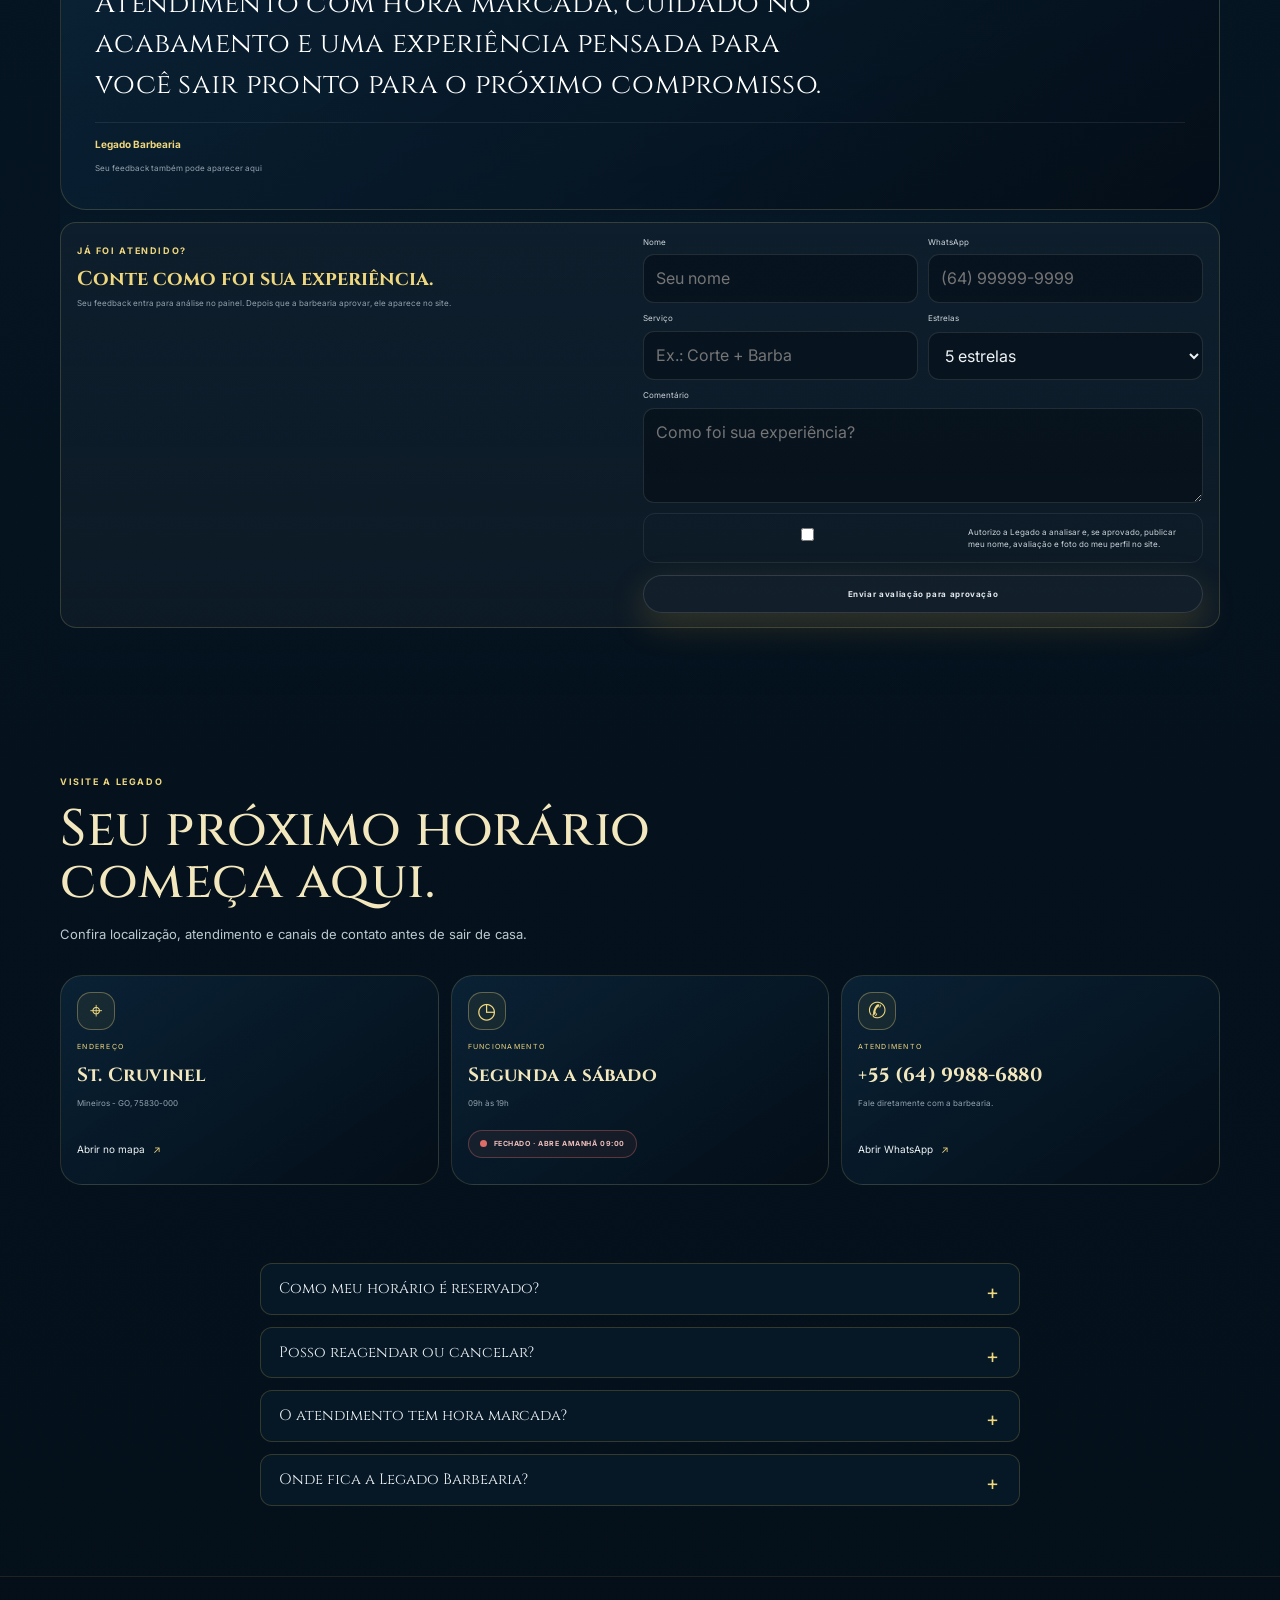
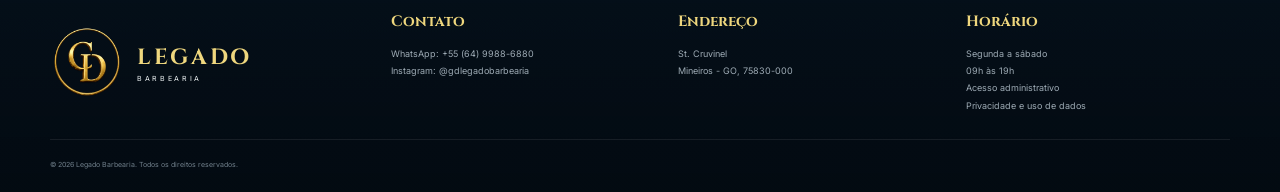
==== commit d6781e7c: "Add files via upload" ====
--- a/index.html
+++ b/index.html
@@ -100,7 +100,7 @@
         <article class="tutorial-step reveal"><span class="tutorial-number">02</span><div><small>DATA</small><h3>Escolha o melhor dia</h3><p>O sistema mostra somente os dias configurados para atendimento na barbearia.</p></div></article>
         <article class="tutorial-step reveal"><span class="tutorial-number">03</span><div><small>HORÁRIO</small><h3>Selecione um horário livre</h3><p>Os horários ocupados, pausas e bloqueios são retirados automaticamente da lista.</p></div></article>
         <article class="tutorial-step reveal"><span class="tutorial-number">04</span><div><small>PERFIL</small><h3>Permita-nos conhecer você</h3><p>Informe nome, WhatsApp e preferências para a Legado preparar um atendimento mais pessoal.</p></div></article>
-        <article class="tutorial-step reveal"><span class="tutorial-number">05</span><div><small>CONFIRMAÇÃO</small><h3>Envie pelo WhatsApp</h3><p>Ao finalizar, o horário fica pré-reservado e não aparece para outra pessoa neste sistema. A confirmação definitiva é feita pela barbearia.</p></div></article>
+        <article class="tutorial-step reveal"><span class="tutorial-number">05</span><div><small>AGENDA</small><h3>Horário reservado</h3><p>Ao finalizar, o horário já fica agendado e deixa de aparecer para outras pessoas.</p></div></article>
         <article class="tutorial-step reveal"><span class="tutorial-number">06</span><div><small>DEPOIS</small><h3>Volte sem repetir dados</h3><p>Seu nome, WhatsApp e preferências ficam salvos para próximos agendamentos e avaliações.</p></div></article>
       </div>
       <div class="tutorial-callout reveal">
@@ -171,7 +171,7 @@
         </div>
         <div class="notice-card">
           <strong>Importante</strong>
-          <p id="bookingPolicyText">Seu horário ficará pré-reservado como pendente e será confirmado pela barbearia.</p>
+          <p id="bookingPolicyText">Seu horário fica agendado na hora e deixa de aparecer para outras pessoas.</p>
         </div>
       </div>
 
@@ -302,7 +302,7 @@
         <p>Informações rápidas para deixar sua experiência ainda mais tranquila.</p>
       </div>
       <div class="faq-grid reveal">
-        <details><summary>Como meu horário é confirmado?</summary><p>Ao finalizar, o horário fica pré-reservado no sistema e deixa de aparecer como disponível. Depois, a barbearia confirma o atendimento pelo painel administrativo.</p></details>
+        <details><summary>Como meu horário é reservado?</summary><p>Ao finalizar, o horário fica reservado no sistema e deixa de aparecer como disponível para outros clientes.</p></details>
         <details><summary>Posso reagendar ou cancelar?</summary><p>Sim. Consulte o horário usando seu WhatsApp e o código recebido, respeitando o prazo configurado pela barbearia.</p></details>
         <details><summary>O atendimento tem hora marcada?</summary><p>Sim. A agenda considera a duração do serviço, intervalos e horários já ocupados para evitar conflitos.</p></details>
         <details><summary>Onde fica a Legado Barbearia?</summary><p><span id="faqAddress">St. Cruvinel, Mineiros - GO, 75830-000.</span> Use o botão “Como chegar” para abrir o mapa.</p></details>
@@ -341,7 +341,7 @@
       <button class="modal-close" data-close-modal aria-label="Fechar">×</button>
       <div class="success-icon">✓</div>
       <span class="eyebrow">AGENDAMENTO REGISTRADO</span>
-      <h2 id="confirmationTitle">Solicitação registrada!</h2><p class="confirmation-pending-note">O horário está pré-reservado e aguarda a confirmação da barbearia.</p>
+      <h2 id="confirmationTitle">Horário agendado!</h2><p class="confirmation-pending-note">Seu horário já foi reservado e não aparece mais para outros clientes.</p>
       <div class="booking-code-box"><span>Seu código</span><strong id="confirmationCode">---</strong><button type="button" id="copyCodeButton">Copiar</button></div>
       <div class="confirmation-summary" id="confirmationSummary"></div>
       <div class="deposit-box hidden" id="depositBox"><span>SINAL POR PIX</span><strong id="depositAmount">R$ 0,00</strong><p id="depositMessage">O sinal será conferido manualmente pela barbearia.</p><div><code id="depositPixKey"></code><button type="button" id="copyPixButton">Copiar chave</button></div></div>
--- a/styles.css
+++ b/styles.css
@@ -1927,3 +1927,13 @@
     border-radius:17px!important;
   }
 }
+
+/* V42 - Enquadramento ajustavel das fotos do portfolio */
+.portfolio-card img{
+  object-position:var(--portfolio-focus-x,50%) var(--portfolio-focus-y,50%)!important;
+  transform:scale(var(--portfolio-zoom,1))!important;
+  transform-origin:center!important;
+}
+.portfolio-card:hover img{
+  transform:scale(calc(var(--portfolio-zoom,1) + .045))!important;
+}
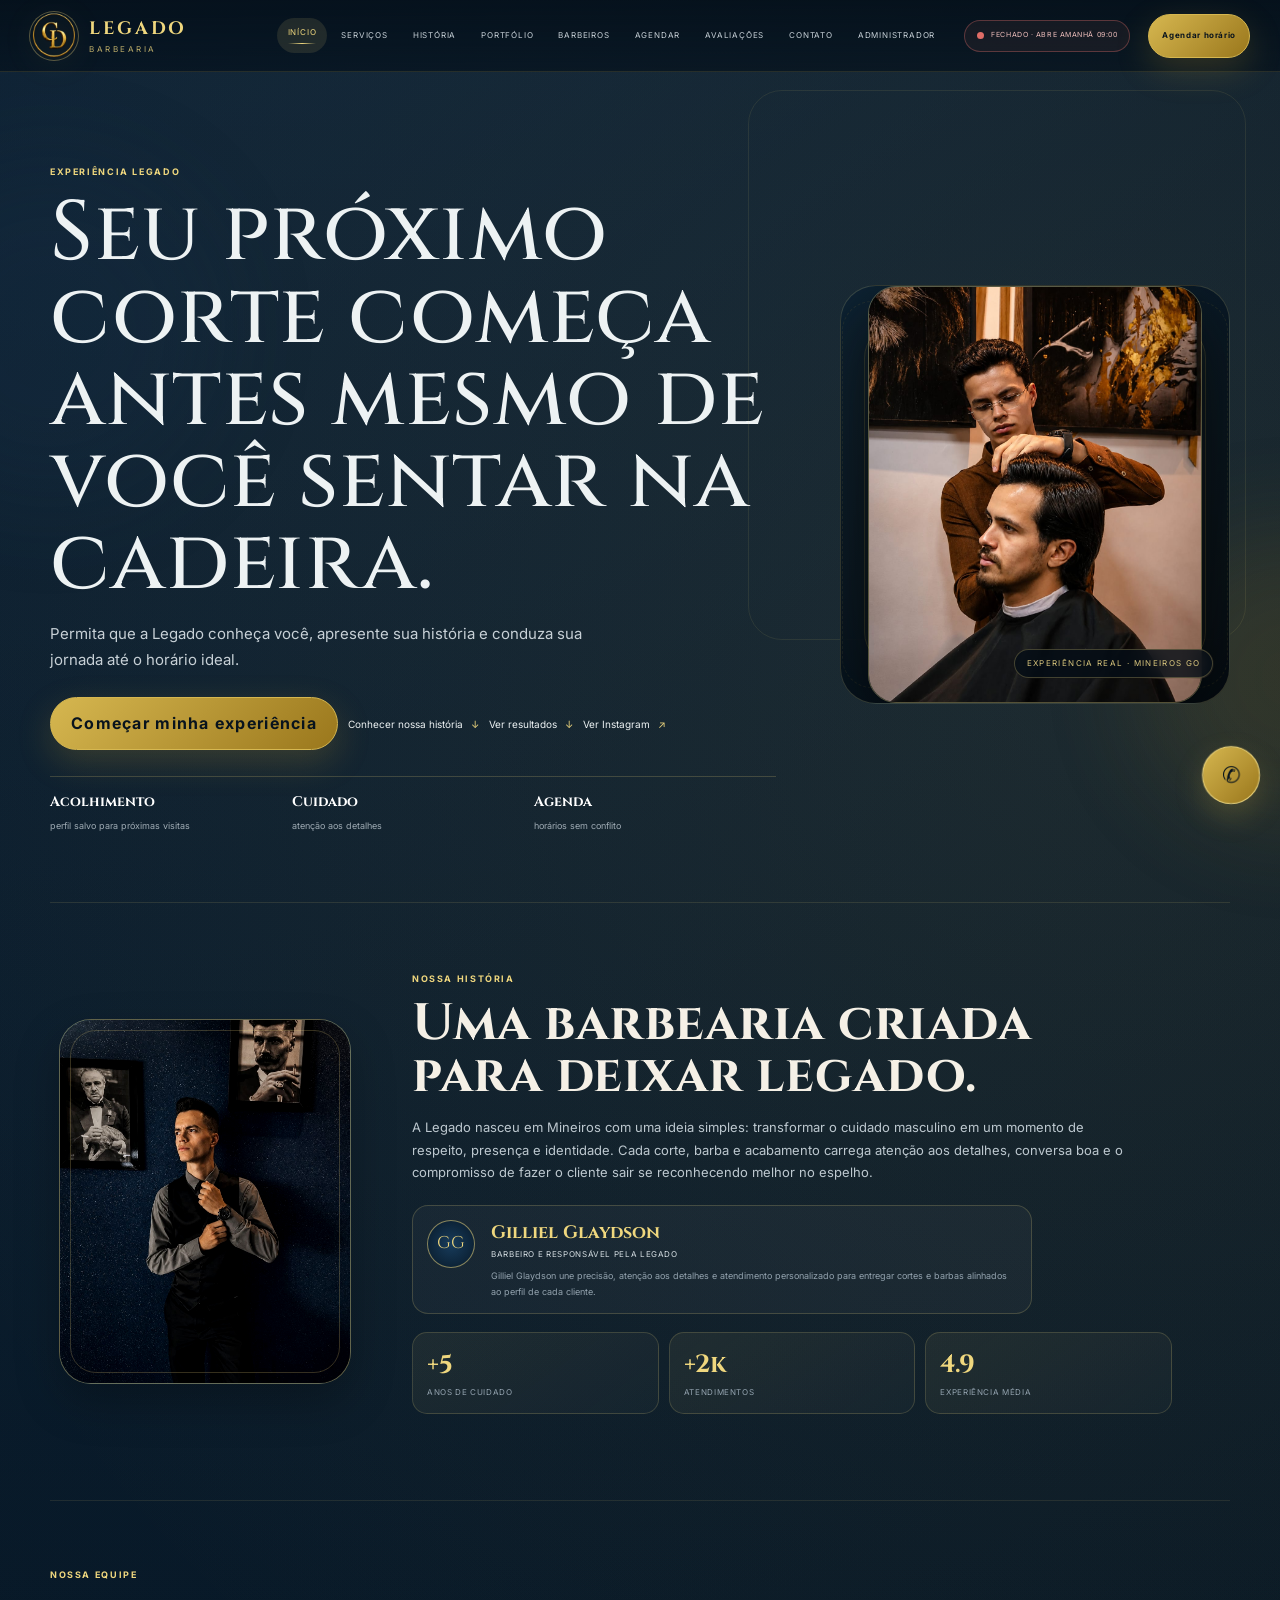
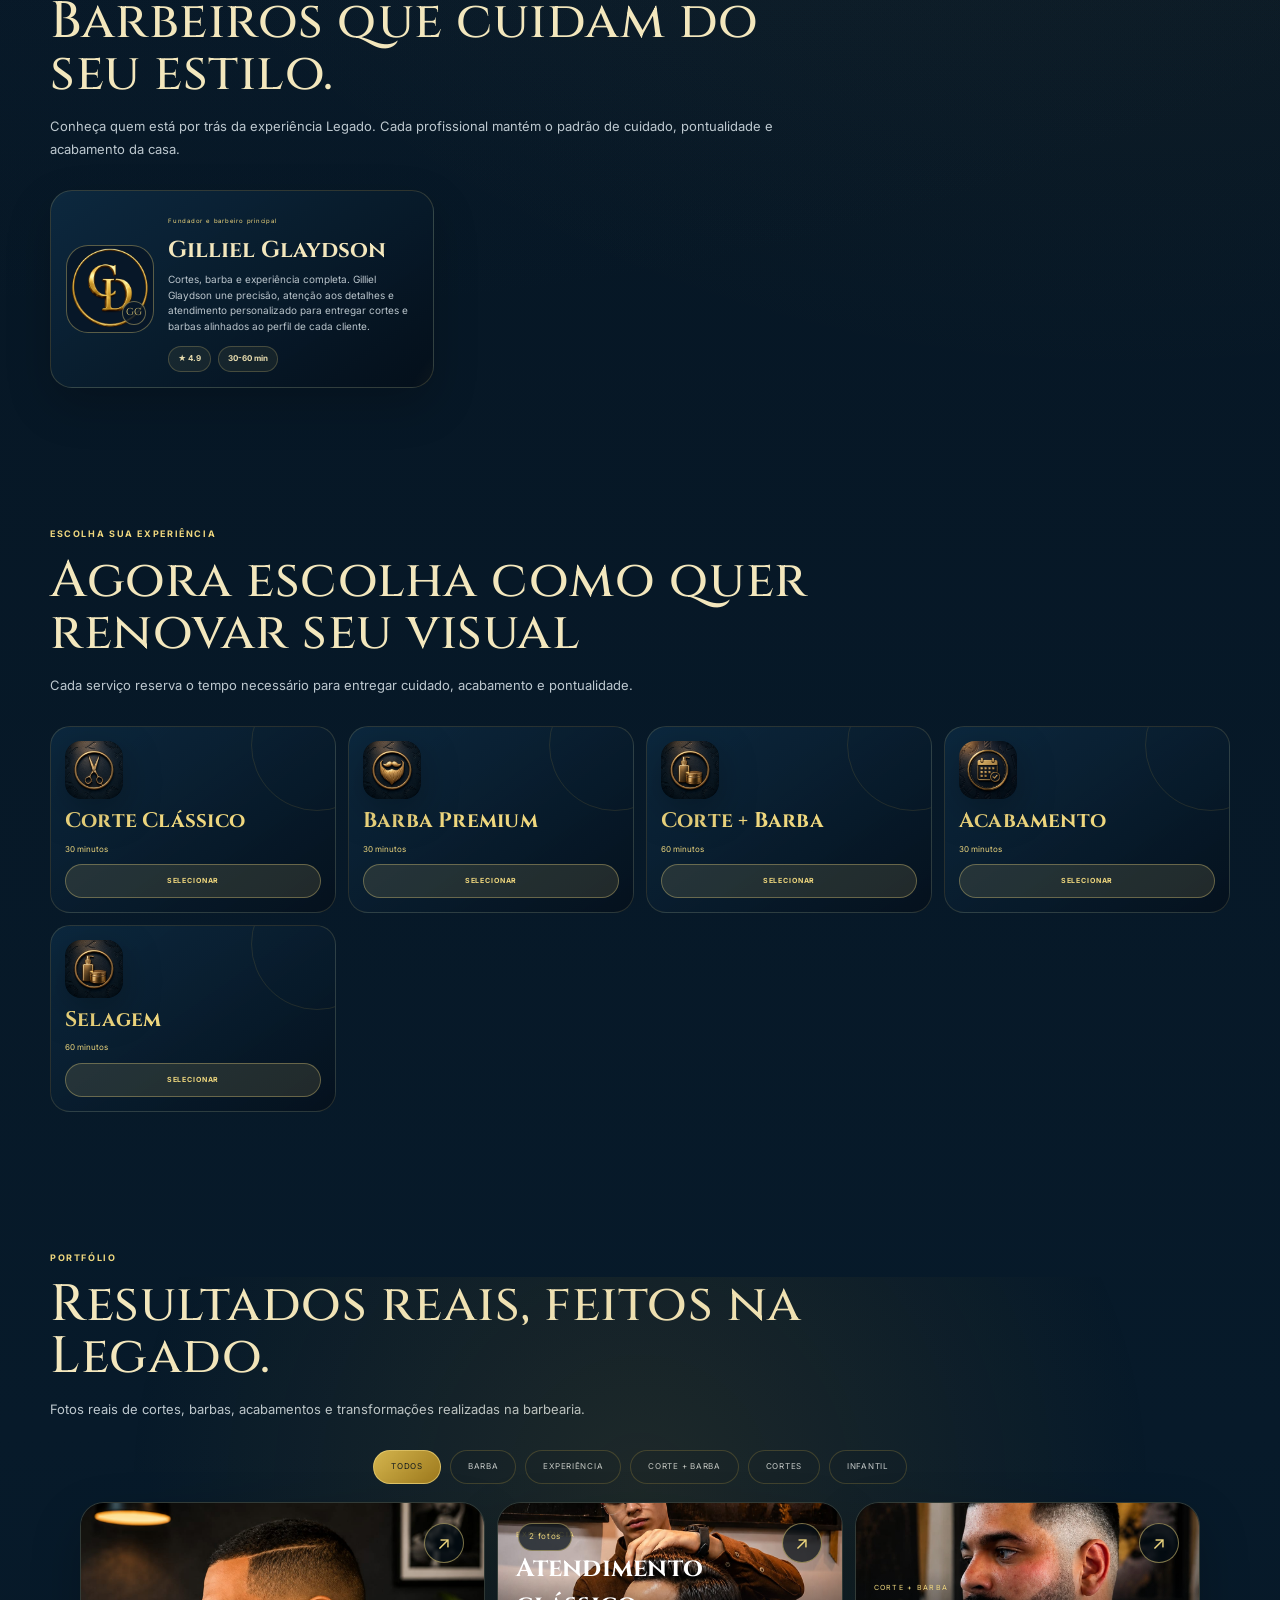
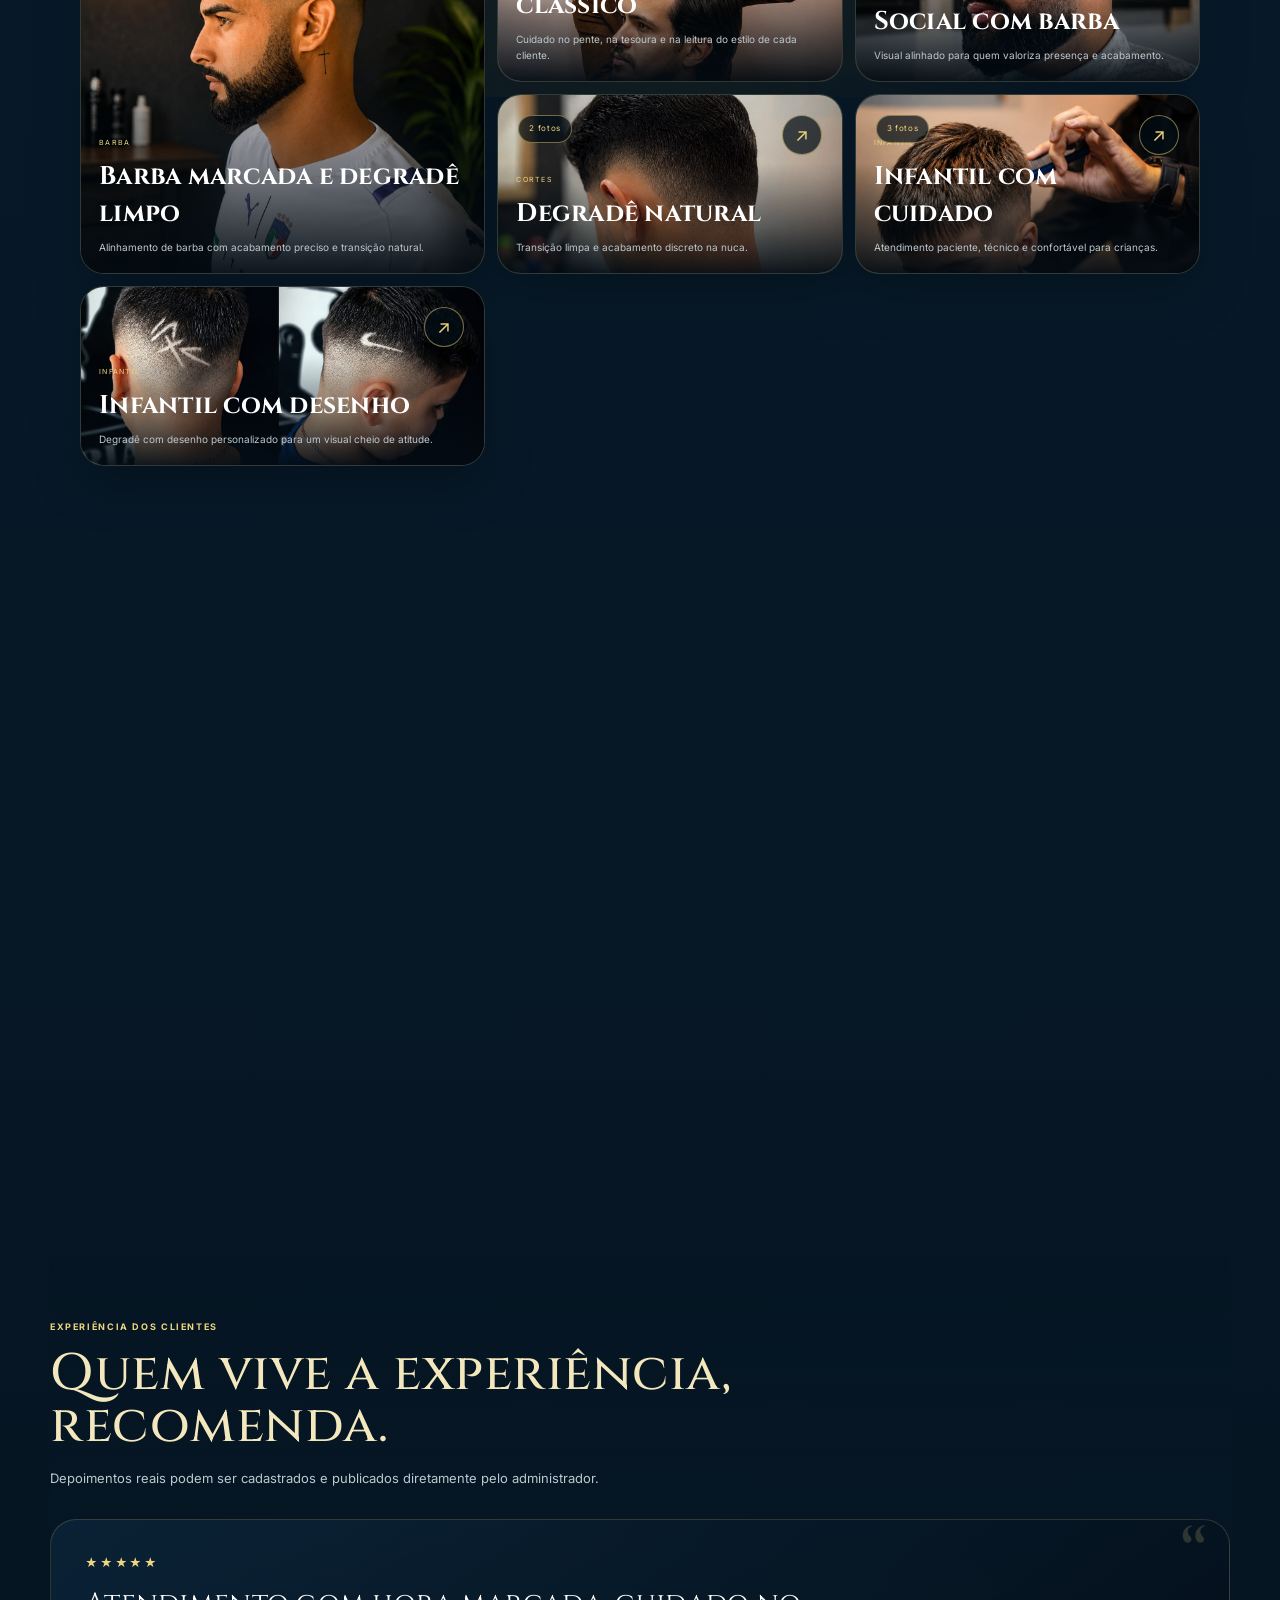
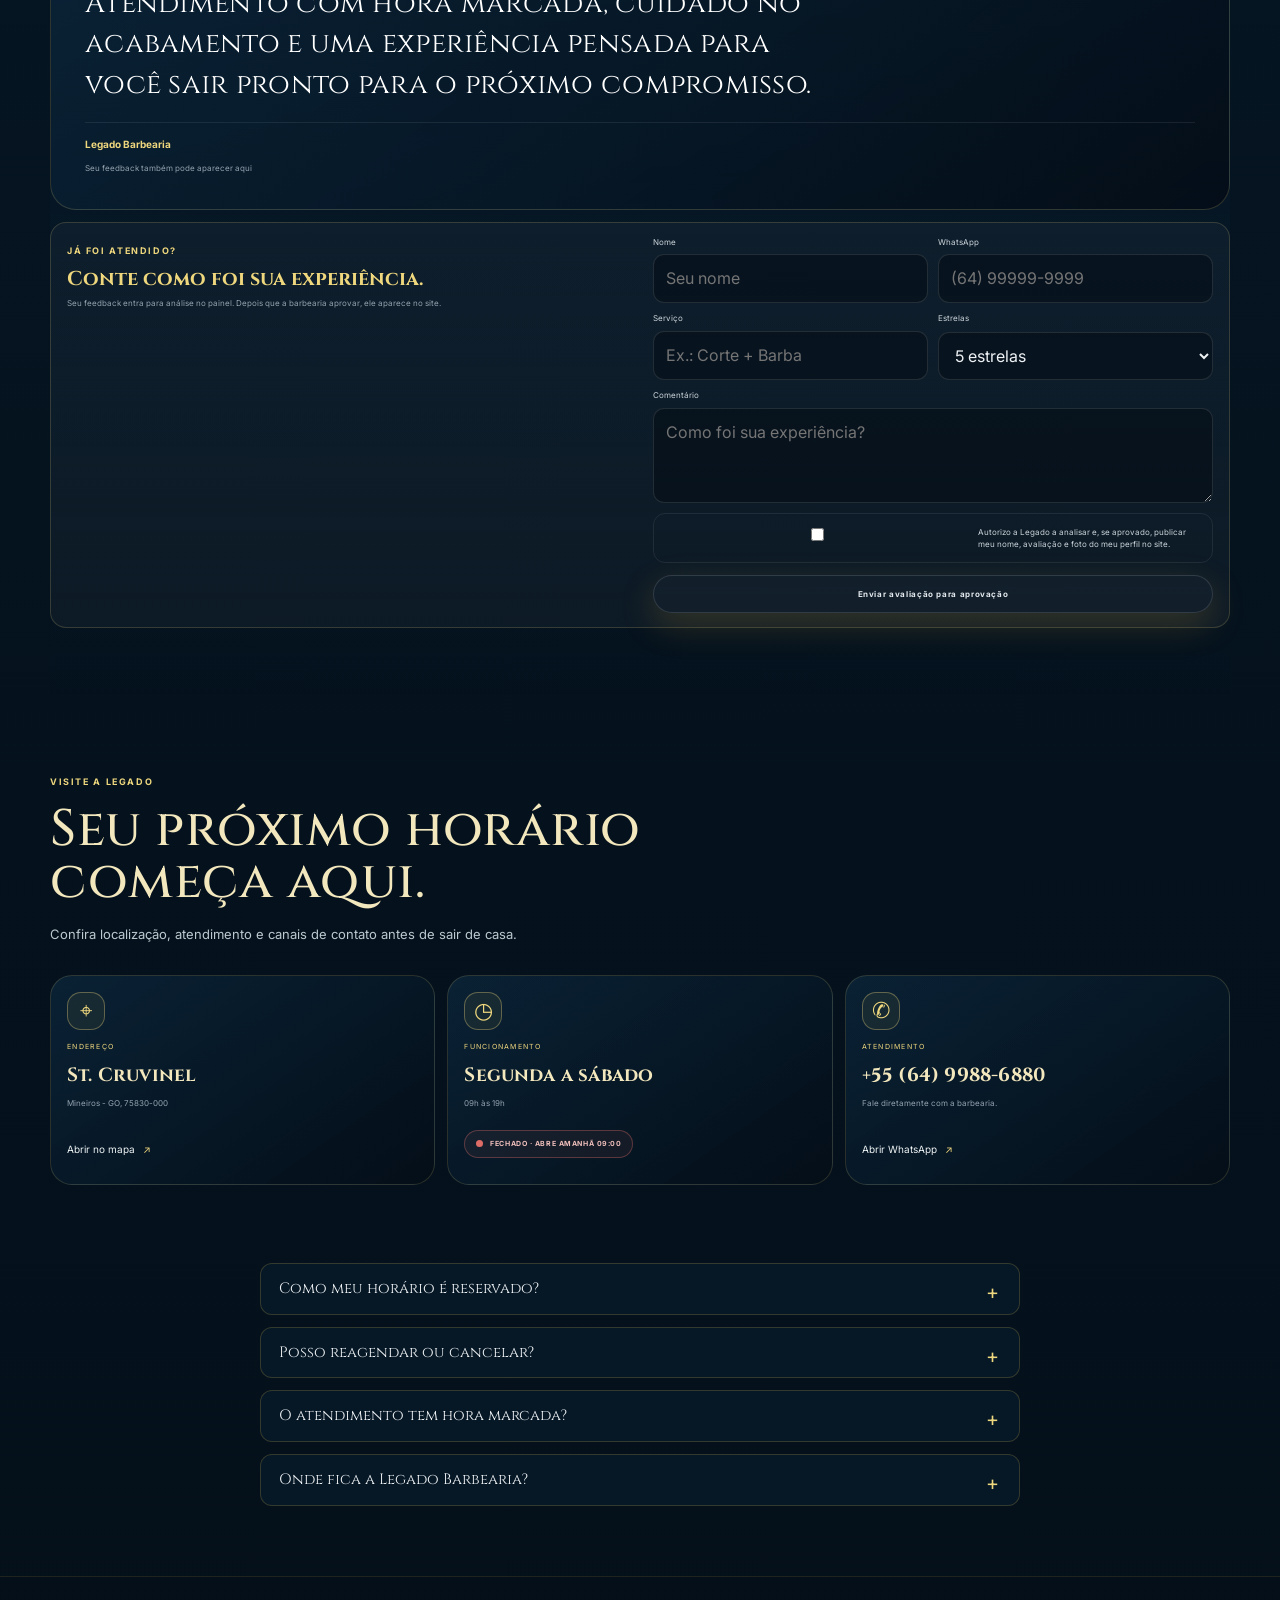
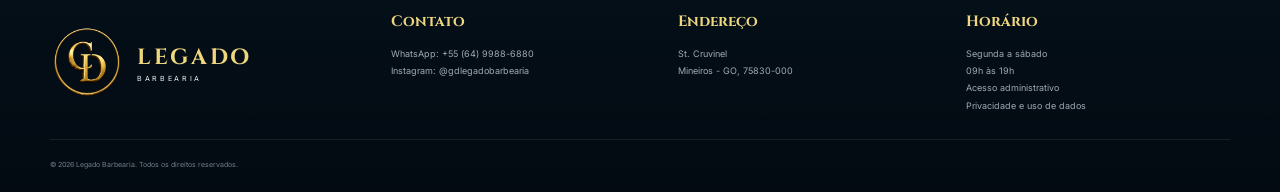
==== commit 42db015c: "Add files via upload" ====
--- a/index.html
+++ b/index.html
@@ -104,7 +104,7 @@
         <article class="tutorial-step reveal"><span class="tutorial-number">06</span><div><small>DEPOIS</small><h3>Volte sem repetir dados</h3><p>Seu nome, WhatsApp e preferências ficam salvos para próximos agendamentos e avaliações.</p></div></article>
       </div>
       <div class="tutorial-callout reveal">
-        <div><span class="eyebrow">DICA IMPORTANTE</span><h3>Guarde o código do seu agendamento</h3><p>Ele permite consultar os detalhes, cancelar ou reagendar no mesmo aparelho enquanto o sistema ainda não estiver conectado ao Supabase.</p></div>
+        <div><span class="eyebrow">DICA IMPORTANTE</span><h3>Guarde o código do seu agendamento</h3><p>Ele permite consultar os detalhes, cancelar ou reagendar seu horário pelo site usando seu WhatsApp.</p></div>
         <div class="tutorial-actions"><a class="button" href="#agendar" data-open-profile>Criar meu perfil</a><a class="button button-secondary" href="#agendar">Ir para agenda</a></div>
       </div>
     </section>
@@ -251,7 +251,7 @@
           <label><span>Seu WhatsApp</span><input id="lookupPhone" type="tel" placeholder="(64) 99999-9999" required /></label>
           <label><span>Código do agendamento</span><input id="lookupCode" type="text" placeholder="Ex.: ABC-1234" required /></label>
           <button class="button" type="submit">Consultar horário</button>
-          <small>Os dados são encontrados somente no aparelho em que o agendamento foi realizado nesta versão.</small>
+          <small>Use o WhatsApp e o código recebido para consultar seu horário pelo site.</small>
         </form>
         <div class="lookup-result" id="lookupResult">
           <div class="empty-state"><strong>Nenhum horário consultado</strong><p>Digite seus dados para visualizar, cancelar ou reagendar.</p></div>
@@ -345,7 +345,7 @@
       <div class="booking-code-box"><span>Seu código</span><strong id="confirmationCode">---</strong><button type="button" id="copyCodeButton">Copiar</button></div>
       <div class="confirmation-summary" id="confirmationSummary"></div>
       <div class="deposit-box hidden" id="depositBox"><span>SINAL POR PIX</span><strong id="depositAmount">R$ 0,00</strong><p id="depositMessage">O sinal será conferido manualmente pela barbearia.</p><div><code id="depositPixKey"></code><button type="button" id="copyPixButton">Copiar chave</button></div></div>
-      <p class="modal-note">Guarde o código para consultar, cancelar ou reagendar neste aparelho.</p>
+      <p class="modal-note">Guarde o código para consultar, cancelar ou reagendar pelo site.</p>
       <div class="modal-actions">
         <button class="button" id="whatsappButton" type="button">Enviar pelo WhatsApp</button>
         <button class="button button-secondary" id="calendarButton" type="button">Adicionar ao calendário</button>
--- a/styles.css
+++ b/styles.css
@@ -1937,3 +1937,243 @@
 .portfolio-card:hover img{
   transform:scale(calc(var(--portfolio-zoom,1) + .045))!important;
 }
+
+/* V53 - Estabilizacao mobile: largura real, cards compactos e botoes fixos sem cobrir conteudo */
+html,body{
+  max-width:100%;
+  overflow-x:hidden;
+}
+
+img,video,canvas,svg{
+  max-width:100%;
+}
+
+.section,
+.hero,
+.booking-section,
+footer{
+  width:100%;
+}
+
+.mobile-booking-cta,
+.floating-whatsapp{
+  will-change:transform,opacity;
+}
+
+.mobile-booking-cta.is-hidden{
+  opacity:0!important;
+  transform:translateY(calc(120% + env(safe-area-inset-bottom)))!important;
+  pointer-events:none!important;
+}
+
+@media(max-width:720px){
+  body{
+    padding-bottom:calc(74px + env(safe-area-inset-bottom))!important;
+  }
+
+  .site-header{
+    width:100%;
+    max-width:100vw;
+  }
+
+  .main-nav.open{
+    max-height:calc(100vh - 82px - env(safe-area-inset-bottom));
+    overflow:auto;
+  }
+
+  .hero,
+  .section,
+  .booking-section{
+    padding-left:14px!important;
+    padding-right:14px!important;
+  }
+
+  .hero{
+    gap:18px!important;
+  }
+
+  .hero-copy h1{
+    font-size:clamp(36px,12vw,48px)!important;
+    line-height:1.02!important;
+  }
+
+  .hero-copy>p,
+  .section-heading p,
+  .about-copy>p,
+  .booking-intro>p{
+    font-size:11px!important;
+    line-height:1.65!important;
+  }
+
+  .section-heading{
+    margin-bottom:18px!important;
+  }
+
+  .section-heading h2,
+  .booking-intro h2,
+  .experience-card h2{
+    font-size:clamp(27px,8vw,36px)!important;
+    line-height:1.08!important;
+    margin-bottom:9px!important;
+  }
+
+  .services-grid,
+  .barbers-grid,
+  .portfolio-grid{
+    gap:8px!important;
+  }
+
+  .service-card,
+  .barber-card,
+  .portfolio-card,
+  .visit-card,
+  .tutorial-step,
+  .testimonial-card,
+  .lookup-card,
+  .lookup-result,
+  .profile-card{
+    border-radius:14px!important;
+  }
+
+  .service-card{
+    min-height:96px!important;
+    padding:12px!important;
+  }
+
+  .service-card p{
+    display:-webkit-box;
+    -webkit-line-clamp:2;
+    -webkit-box-orient:vertical;
+    overflow:hidden;
+  }
+
+  .portfolio-card,
+  .portfolio-card.featured{
+    min-height:250px!important;
+  }
+
+  .booking-card{
+    border-radius:16px!important;
+  }
+
+  .steps{
+    grid-template-columns:repeat(4,1fr)!important;
+    gap:6px!important;
+  }
+
+  .steps i{
+    display:none!important;
+  }
+
+  .step{
+    min-width:0;
+  }
+
+  .form-step{
+    padding:15px 12px!important;
+  }
+
+  .field-grid input,
+  .field-grid select,
+  .field-grid textarea,
+  .lookup-card input,
+  .date-picker-label input{
+    min-height:46px;
+    font-size:16px;
+  }
+
+  .choice,
+  .date-button,
+  .time-button{
+    min-width:0;
+  }
+
+  .choice strong,
+  .service-card h3,
+  .barber-card h3,
+  .portfolio-card-content h3{
+    overflow-wrap:anywhere;
+  }
+
+  .date-strip{
+    max-height:none!important;
+    overflow:visible!important;
+  }
+
+  .time-period-grid{
+    grid-template-columns:repeat(3,minmax(0,1fr))!important;
+  }
+
+  .time-button{
+    min-height:48px!important;
+    border-radius:11px!important;
+  }
+
+  .booking-review-grid,
+  .client-booking-details,
+  .client-profile-summary-grid{
+    grid-template-columns:1fr!important;
+  }
+
+  .form-footer{
+    position:sticky;
+    bottom:0;
+    z-index:4;
+    margin-left:-12px;
+    margin-right:-12px;
+    padding:11px 12px calc(11px + env(safe-area-inset-bottom))!important;
+    background:rgba(3,14,24,.94)!important;
+    backdrop-filter:blur(14px);
+  }
+
+  .form-footer .button{
+    min-height:42px;
+  }
+
+  .floating-whatsapp{
+    right:14px!important;
+    bottom:calc(58px + env(safe-area-inset-bottom))!important;
+    width:44px!important;
+    height:44px!important;
+  }
+
+  .mobile-booking-cta{
+    left:14px!important;
+    right:14px!important;
+    bottom:calc(8px + env(safe-area-inset-bottom))!important;
+    min-height:38px!important;
+    border-radius:13px!important;
+    font-size:8px!important;
+  }
+
+  footer{
+    padding-left:18px!important;
+    padding-right:18px!important;
+    padding-bottom:calc(68px + env(safe-area-inset-bottom))!important;
+  }
+}
+
+@media(max-width:390px){
+  .hero,
+  .section,
+  .booking-section{
+    padding-left:11px!important;
+    padding-right:11px!important;
+  }
+
+  .services-grid,
+  .choice-grid,
+  .portfolio-grid{
+    grid-template-columns:1fr!important;
+  }
+
+  .date-strip,
+  .time-period-grid{
+    grid-template-columns:repeat(2,minmax(0,1fr))!important;
+  }
+
+  .form-step{
+    padding-left:10px!important;
+    padding-right:10px!important;
+  }
+}
